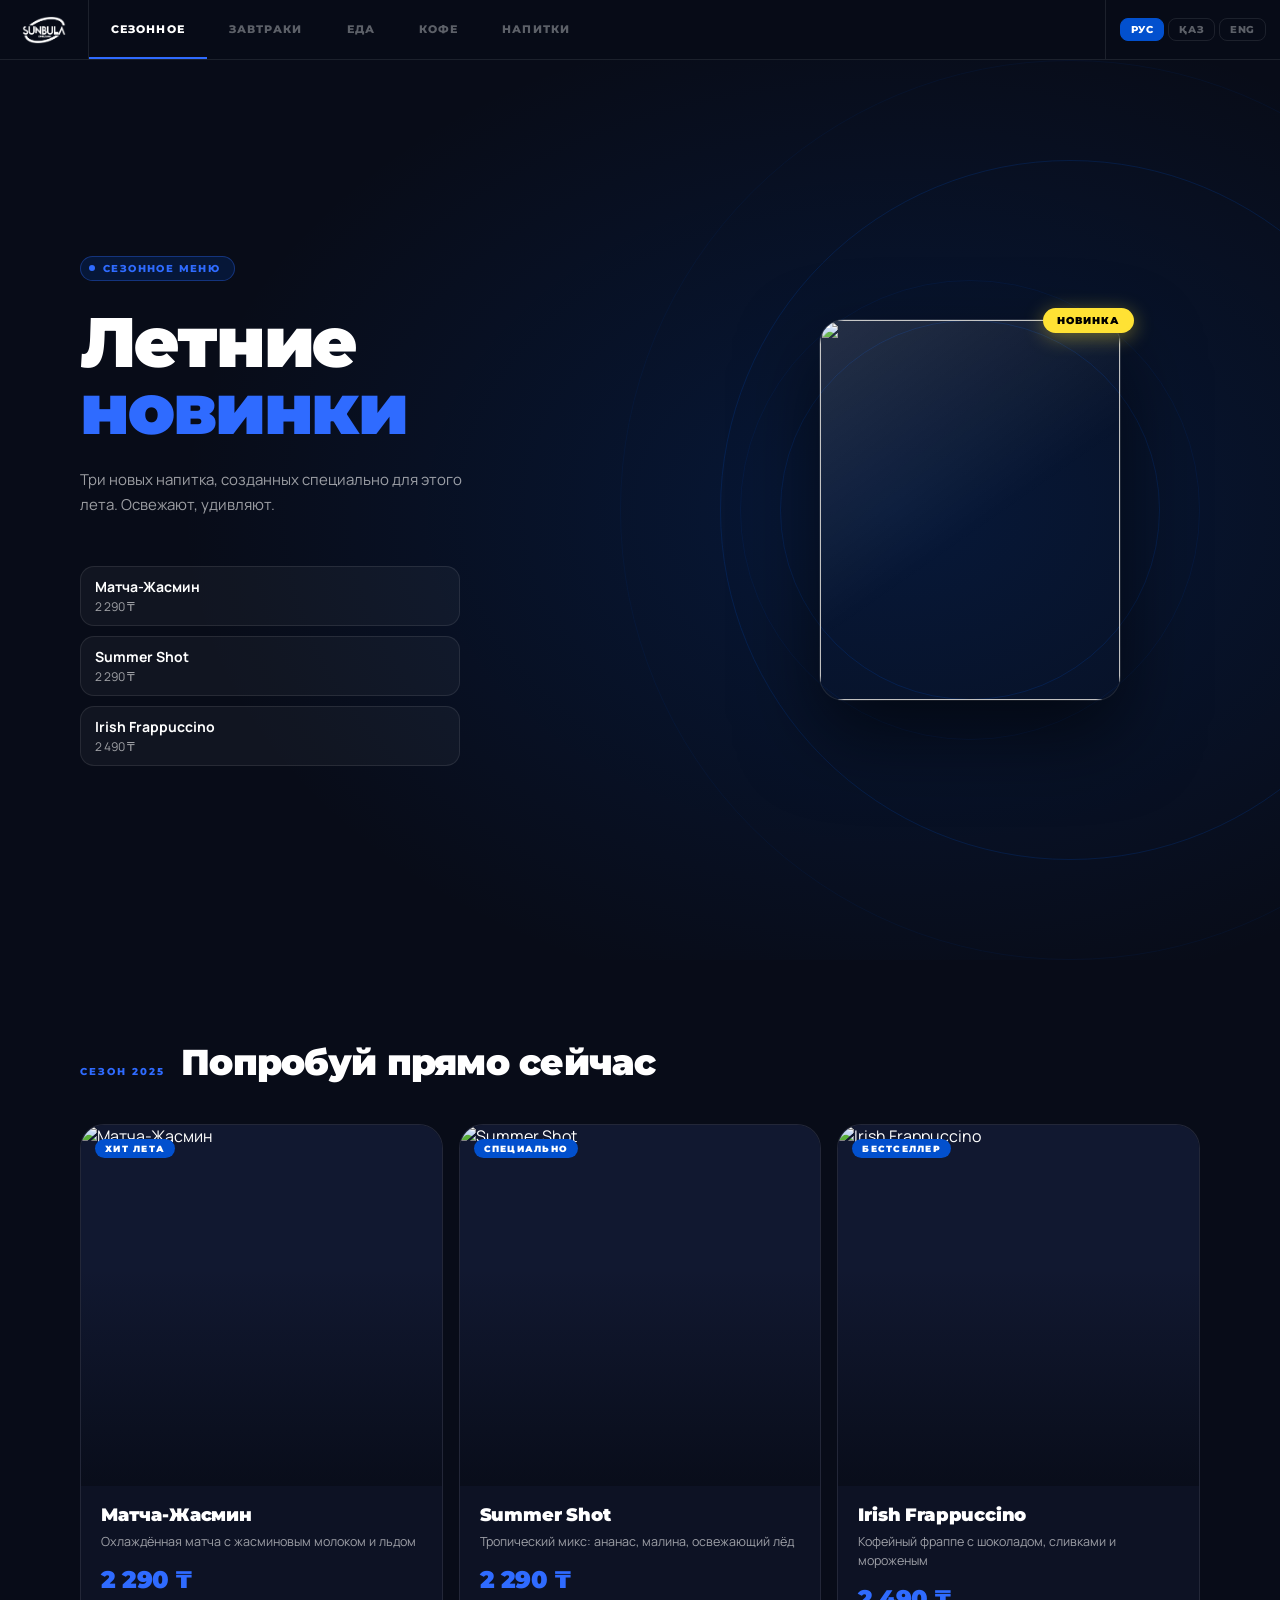
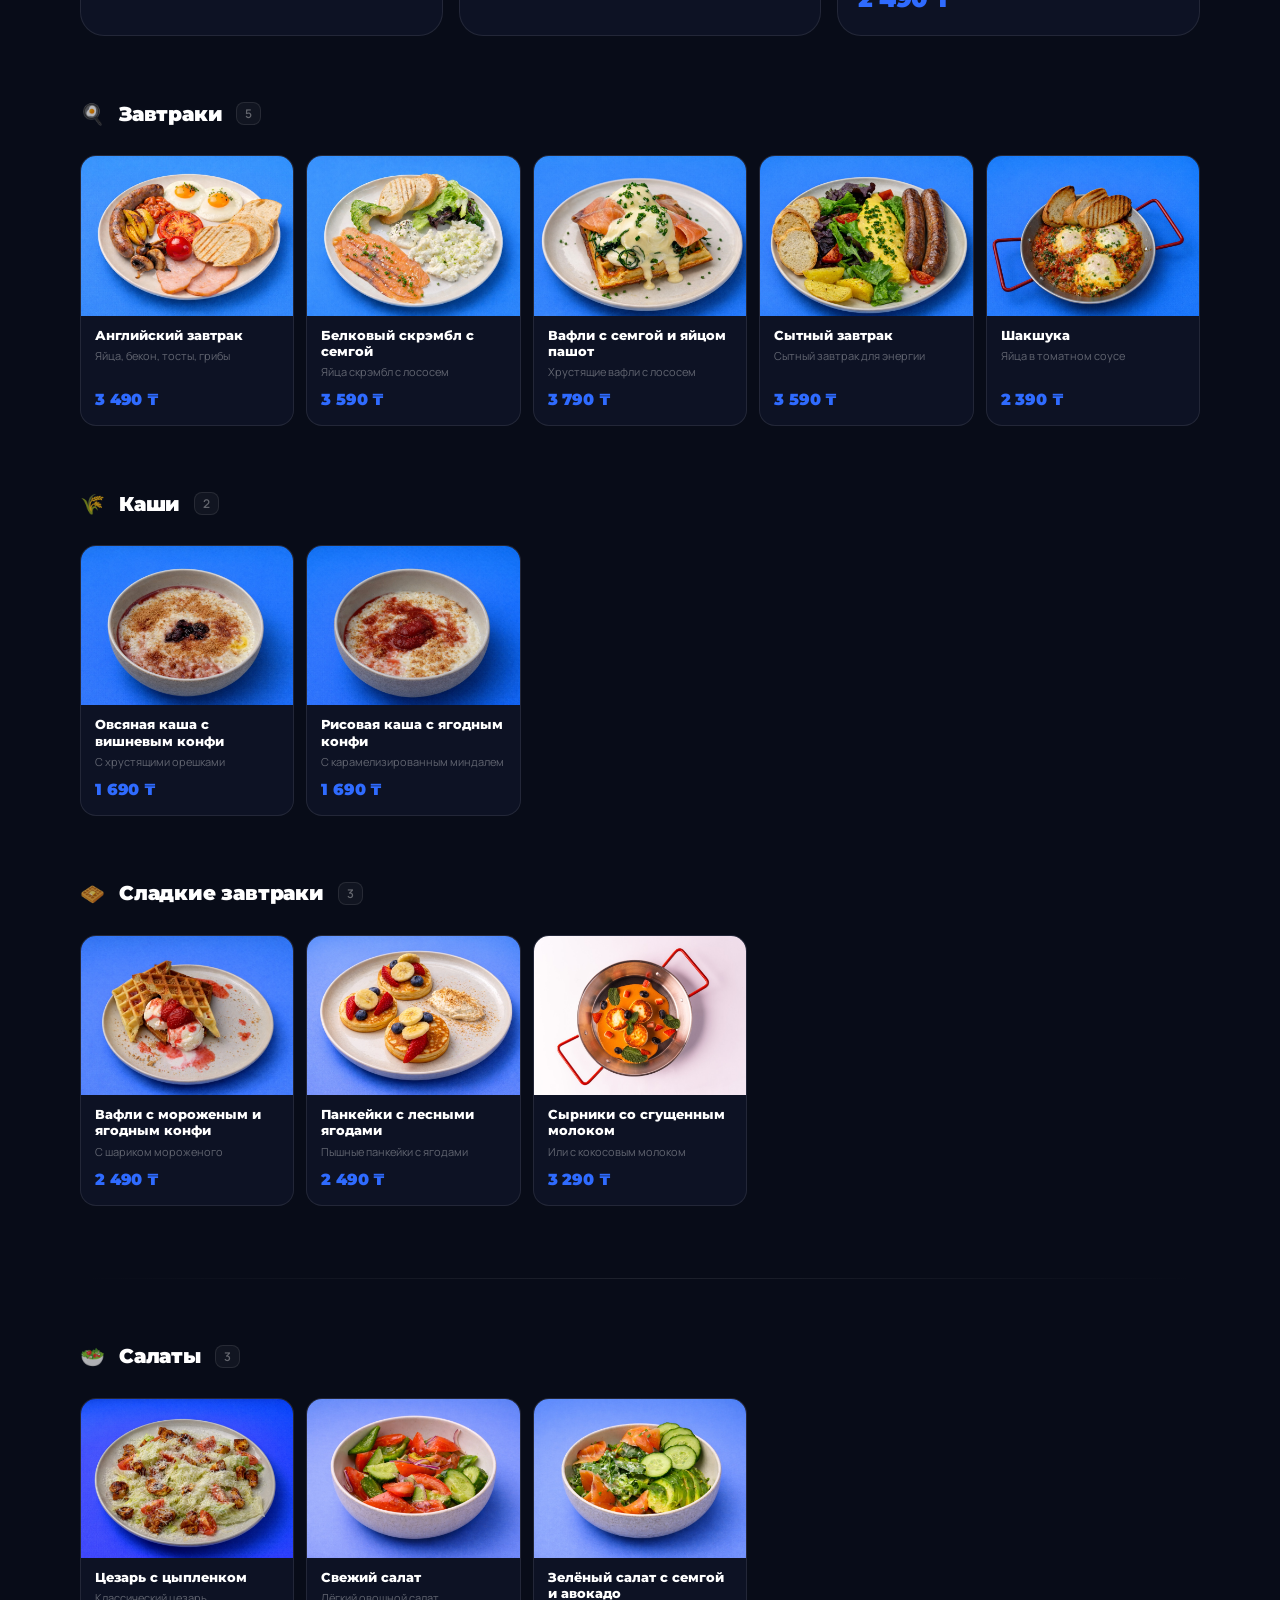
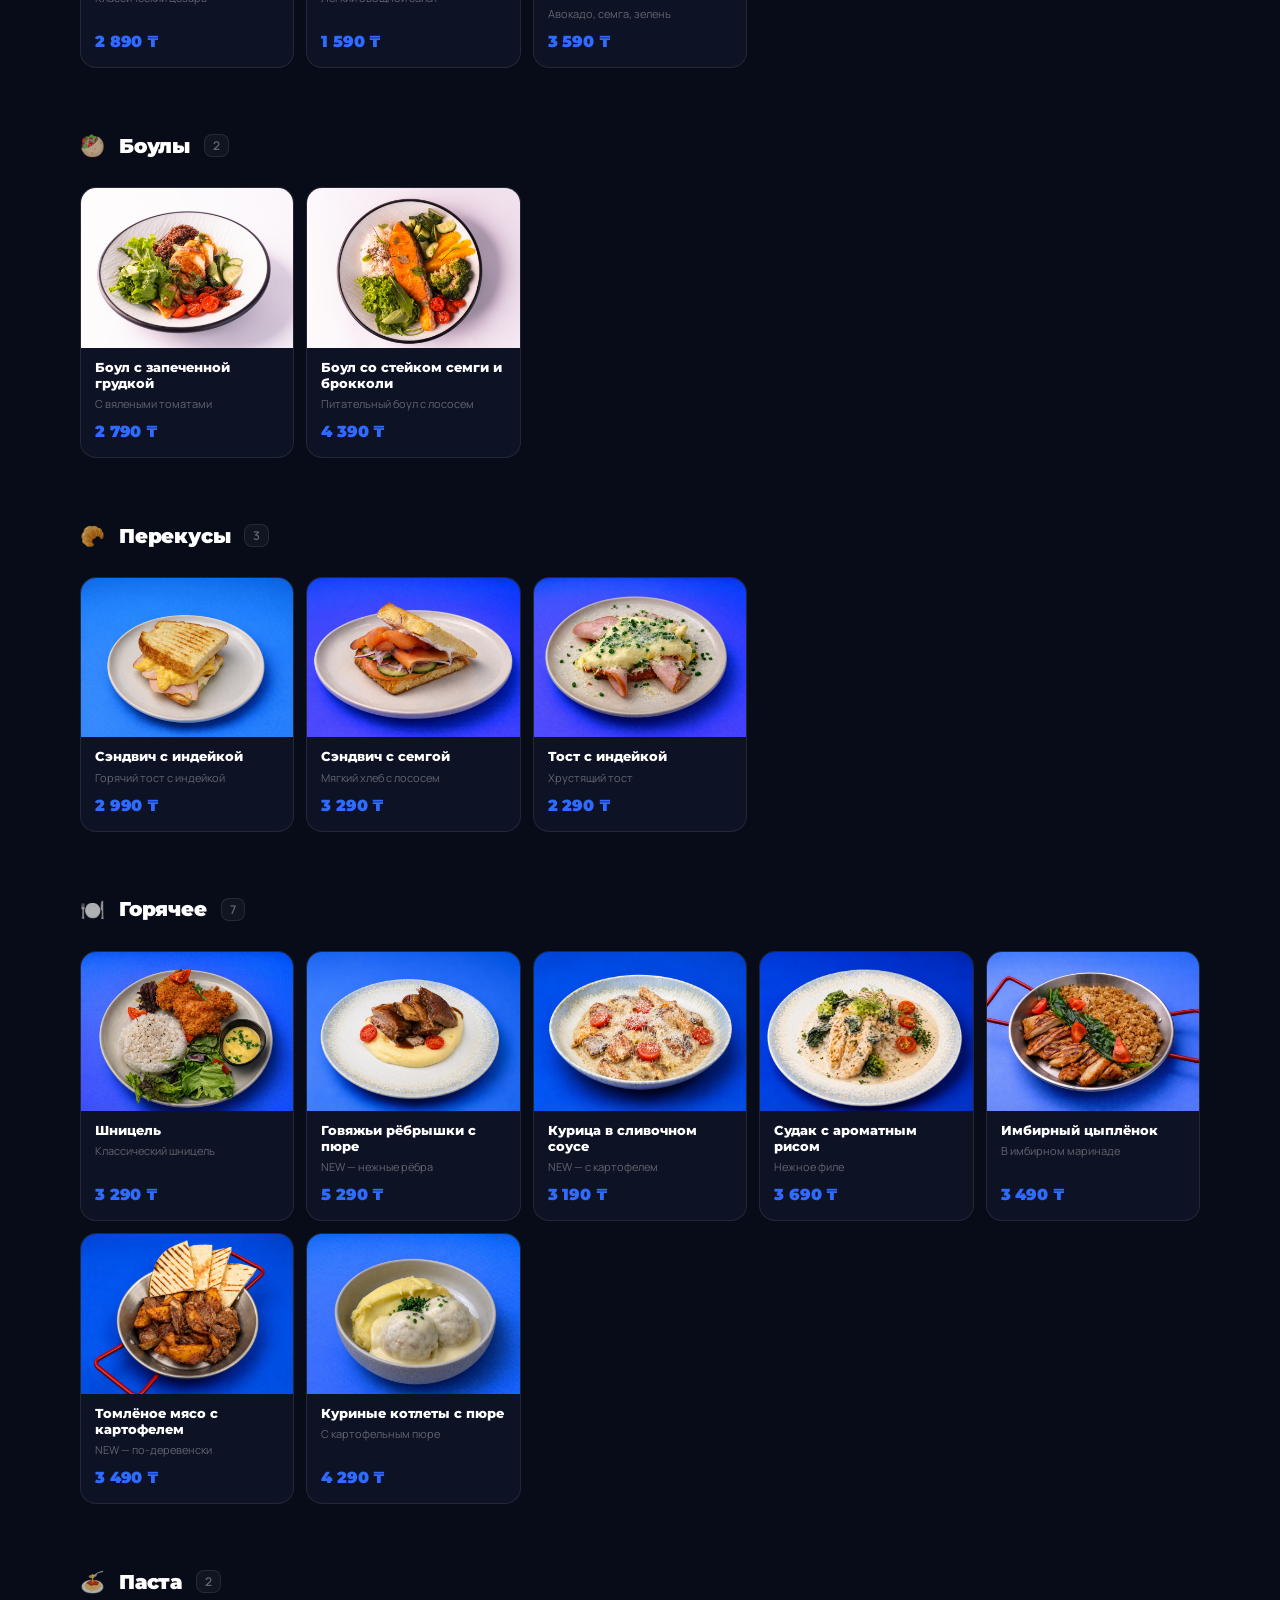
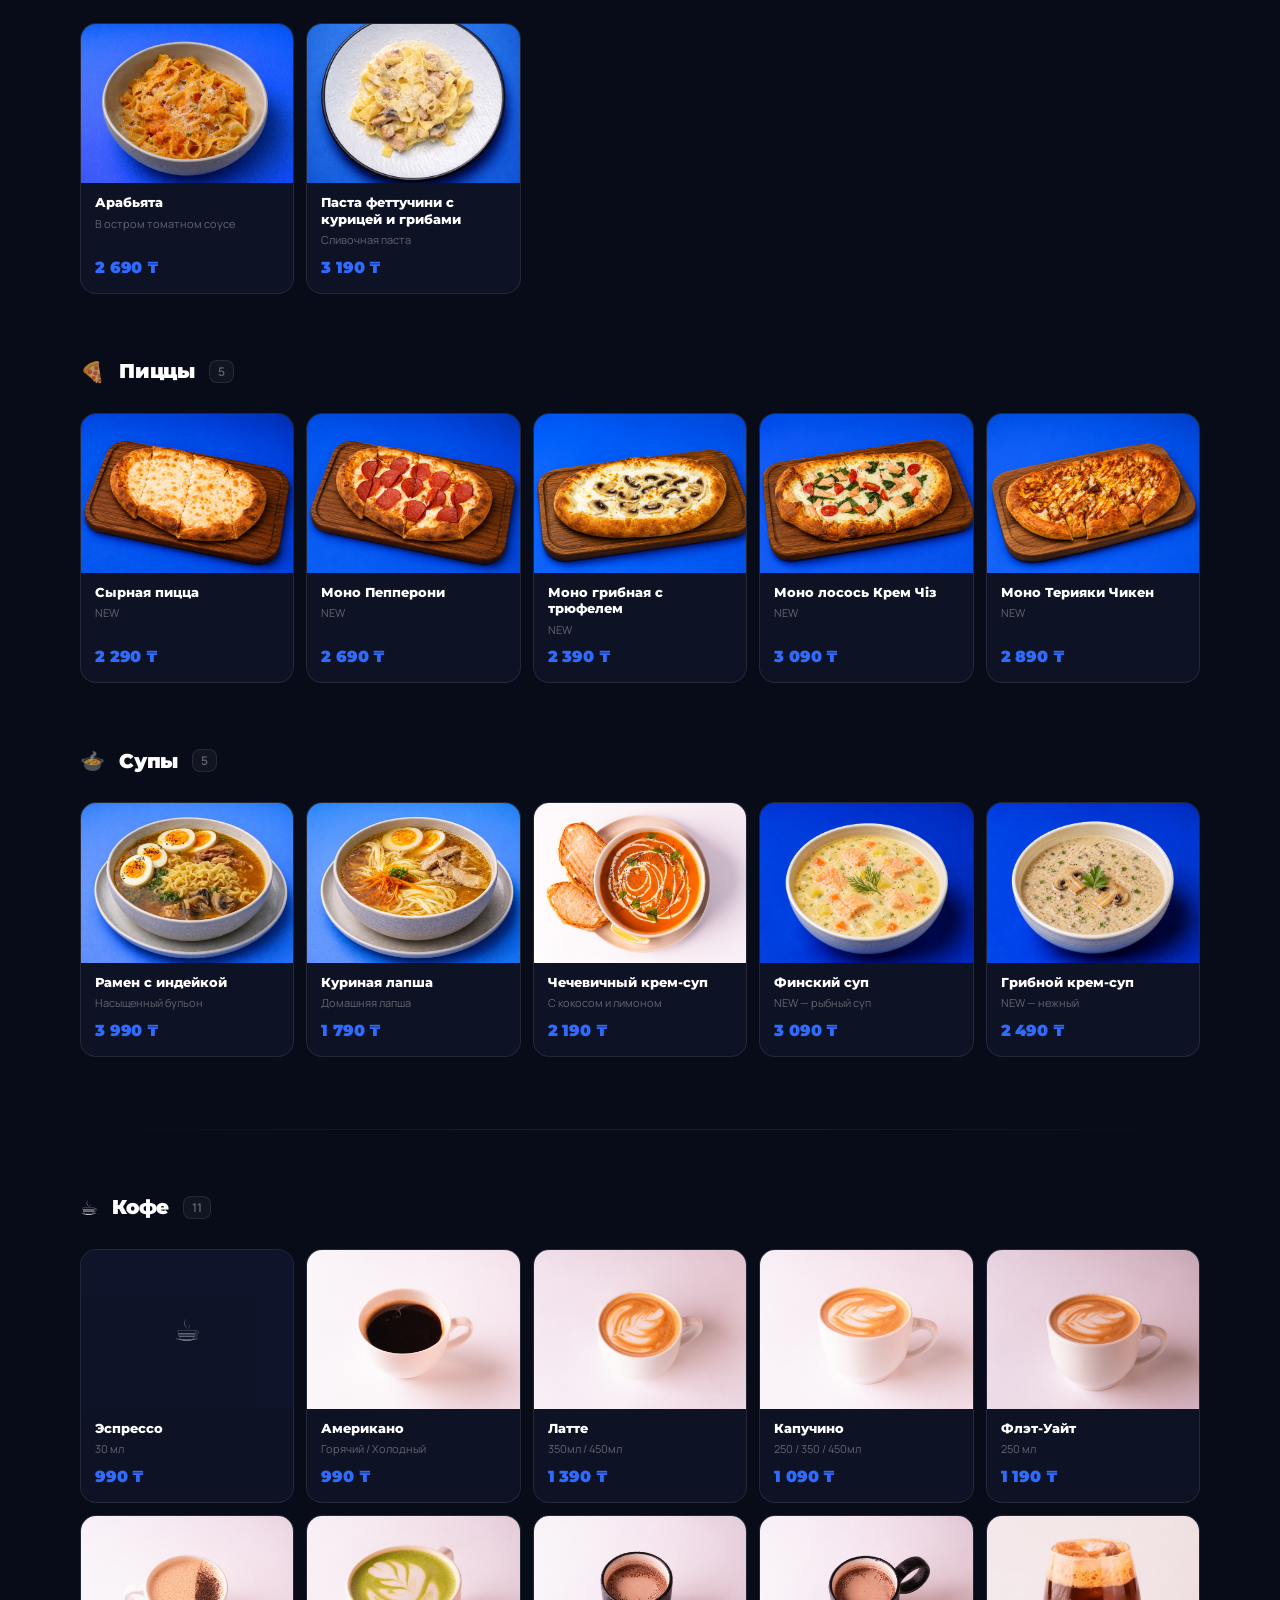
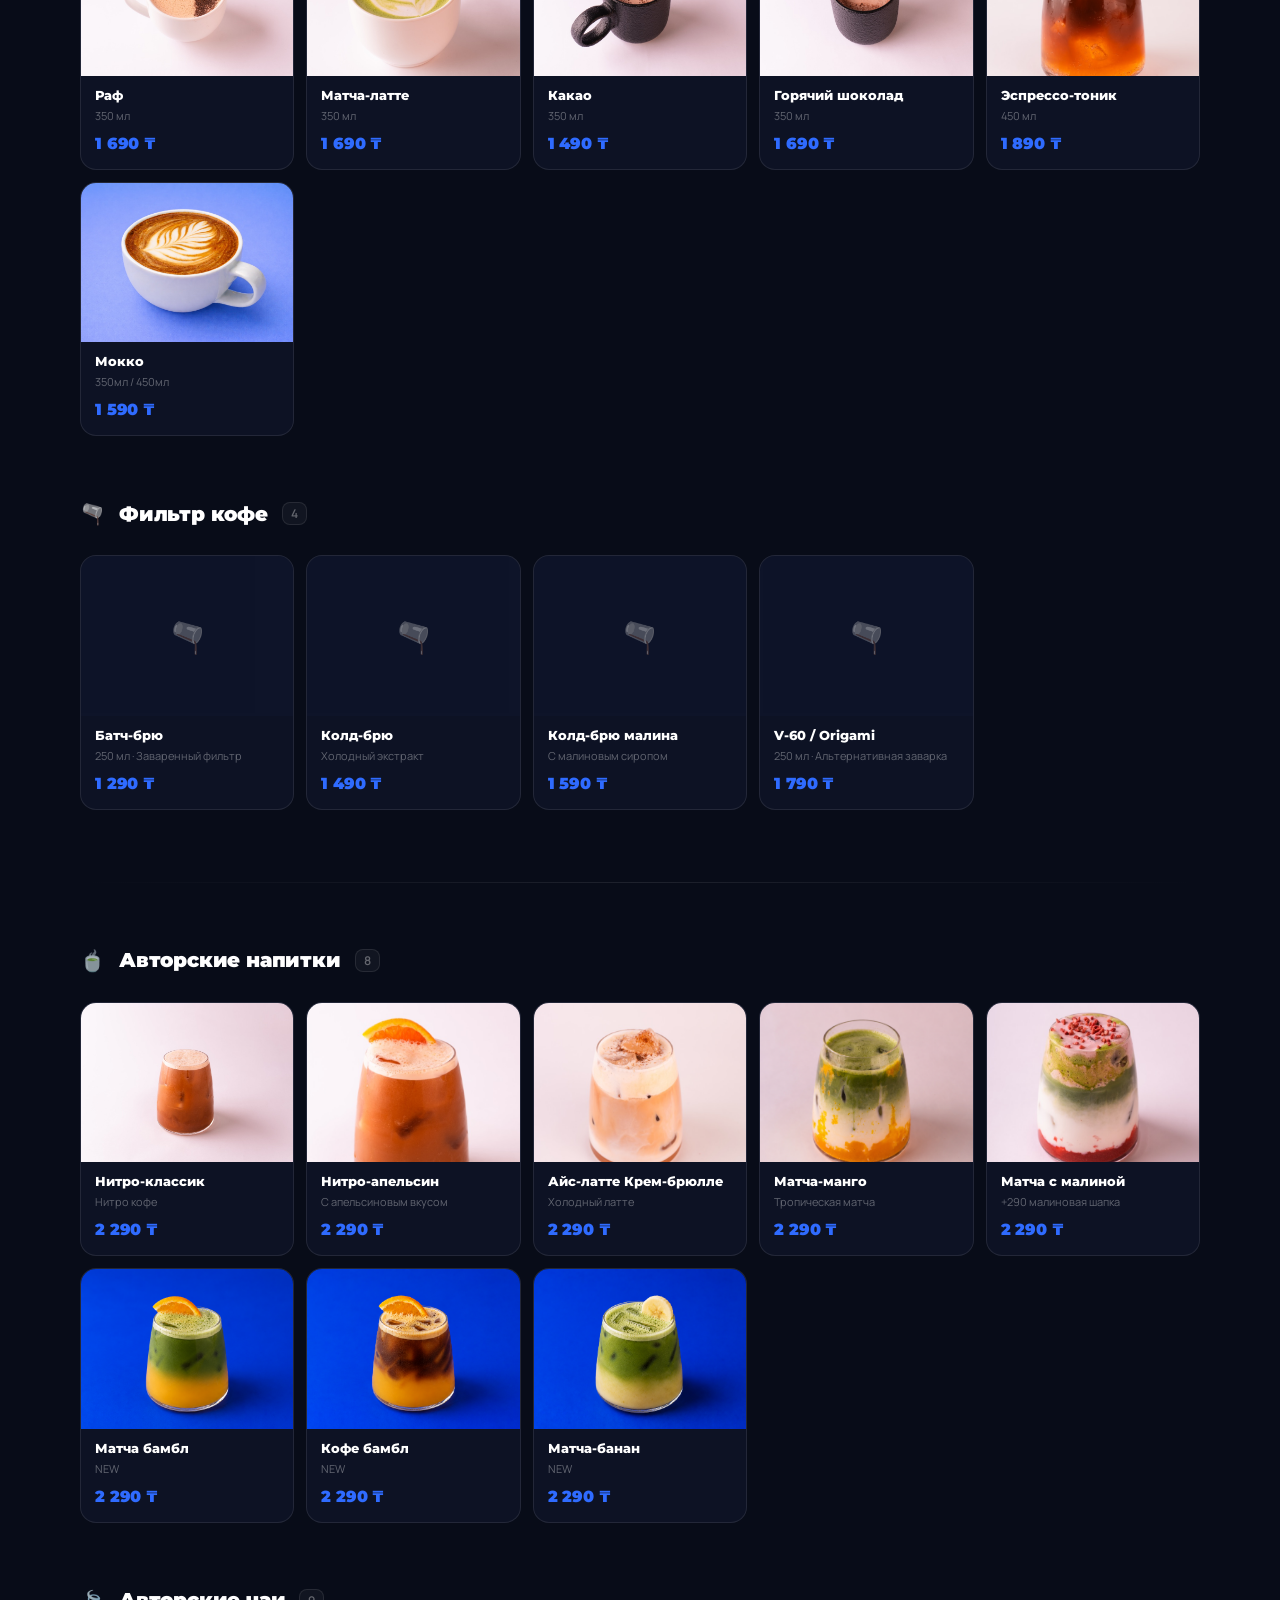
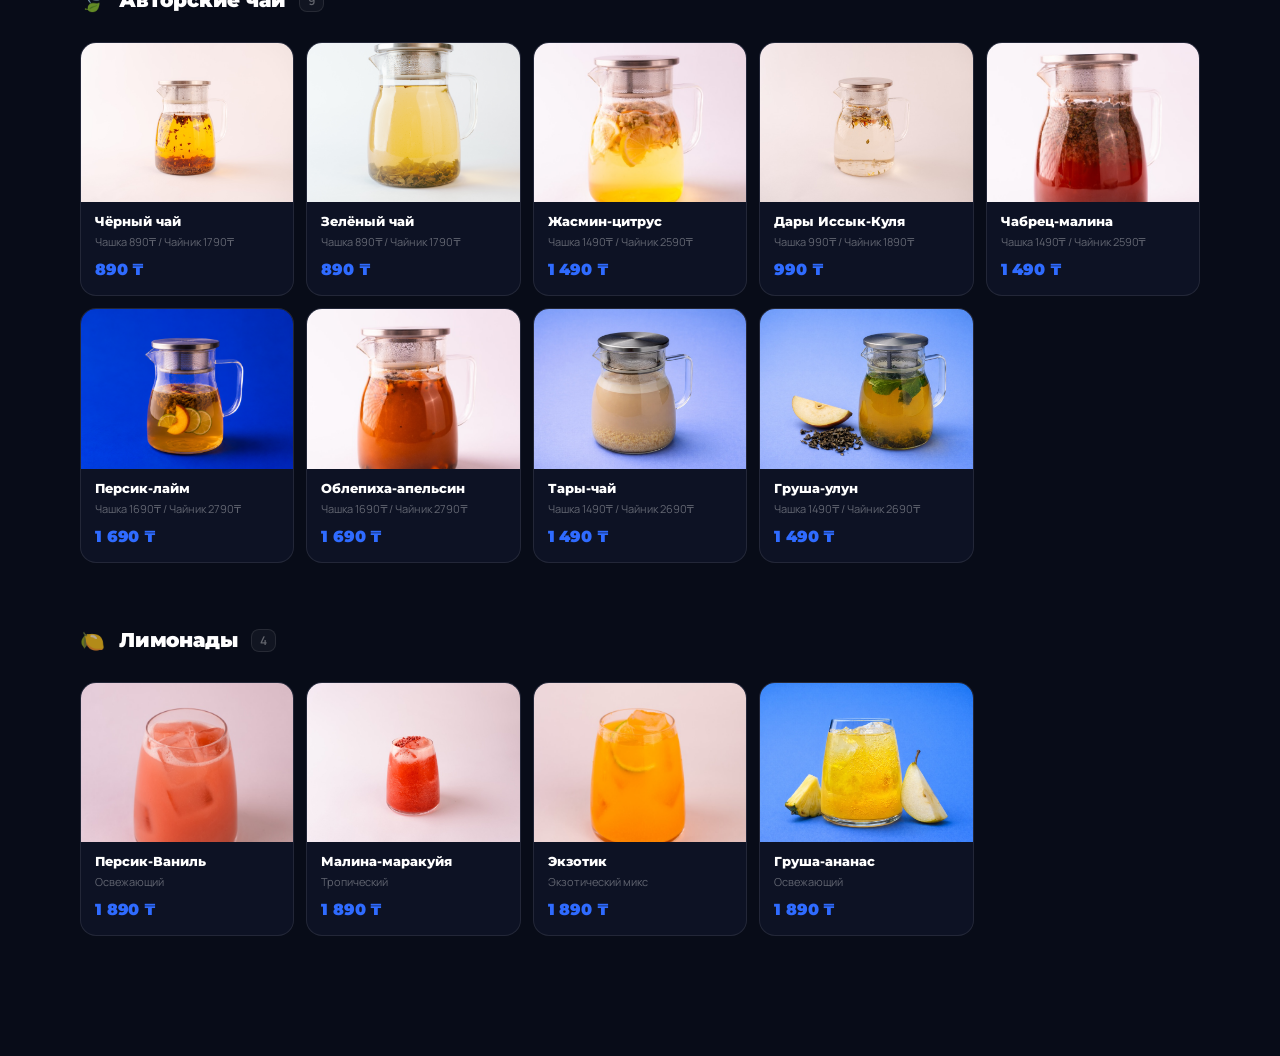
==== showcase.html @ 49635f51 "Update seasonal prices, add cyclic 3D card rotation through all 3 drinks Co-Authored-By: Claude Sonn" ====
<!DOCTYPE html>
<html lang="ru">
<head>
  <meta charset="UTF-8">
  <meta name="viewport" content="width=device-width, initial-scale=1.0, viewport-fit=cover">
  <title>Sunbula — Меню</title>
  <link rel="preconnect" href="https://fonts.googleapis.com">
  <link href="https://fonts.googleapis.com/css2?family=Montserrat:wght@400;500;600;700;800;900&family=Manrope:wght@300;400;500;600;700&display=swap" rel="stylesheet">
  <style>
    :root{
      --blue:#0250ce;
      --blue-bright:#2F6BFF;
      --blue-glow:rgba(2,80,206,.35);
      --navy:#080C18;
      --navy-2:#0D1224;
      --navy-3:#111830;
      --surface:rgba(255,255,255,.04);
      --surface-2:rgba(255,255,255,.07);
      --border:rgba(255,255,255,.09);
      --border-2:rgba(255,255,255,.15);
      --text:#FFFFFF;
      --text-60:rgba(255,255,255,.60);
      --text-35:rgba(255,255,255,.35);
      --gold:#FFE234;
      --serif:'Montserrat',system-ui,sans-serif;
      --sans:'Manrope',system-ui,sans-serif;
      --r:16px; --r-lg:24px; --r-xl:32px;
      --nav-h:60px;
      --ease:cubic-bezier(.22,1,.36,1);
    }
    *,*::before,*::after{box-sizing:border-box;margin:0;padding:0;}
    html{scroll-behavior:smooth;}
    body{
      font-family:var(--sans);
      background:var(--navy);
      color:var(--text);
      -webkit-font-smoothing:antialiased;
      overflow-x:hidden;
    }

    /* ─── NAV ──────────────────────────────────────── */
    #nav{
      position:sticky;top:0;z-index:200;height:var(--nav-h);
      background:rgba(8,12,24,.85);
      backdrop-filter:blur(20px);-webkit-backdrop-filter:blur(20px);
      border-bottom:1px solid var(--border);
      display:flex;align-items:stretch;
    }
    #nav-logo{
      flex-shrink:0;display:flex;align-items:center;
      padding:0 22px;border-right:1px solid var(--border);
    }
    #nav-logo img{height:28px;width:auto;filter:brightness(0) invert(1);}
    #nav-tabs{display:flex;align-items:stretch;overflow-x:auto;flex:1;scrollbar-width:none;}
    #nav-tabs::-webkit-scrollbar{display:none;}
    .nav-tab{
      flex-shrink:0;padding:0 22px;border:none;background:none;
      font-family:var(--serif);font-size:11px;font-weight:800;
      letter-spacing:.1em;text-transform:uppercase;
      color:var(--text-35);cursor:pointer;
      border-bottom:2px solid transparent;
      transition:color .18s,border-color .18s;white-space:nowrap;
    }
    .nav-tab:hover{color:var(--text-60);}
    .nav-tab.active{color:var(--text);border-bottom-color:var(--blue-bright);}
    #nav-lang{
      flex-shrink:0;display:flex;align-items:center;gap:4px;
      padding:0 14px;border-left:1px solid var(--border);
    }
    .lang-btn{
      padding:4px 10px;border-radius:8px;border:1px solid var(--border);
      background:none;font-family:var(--serif);font-size:10px;font-weight:800;
      cursor:pointer;color:var(--text-35);transition:all .15s;letter-spacing:.06em;
    }
    .lang-btn.active{background:var(--blue);border-color:var(--blue);color:#fff;}

    .section-anchor{scroll-margin-top:calc(var(--nav-h) + 8px);}

    /* ─── HERO ─────────────────────────────────────── */
    #section-seasonal{
      min-height:100svh;
      display:grid;grid-template-columns:1fr 460px;
      align-items:center;gap:0;
      padding:0 80px 0 80px;
      position:relative;overflow:hidden;
      background:radial-gradient(ellipse 80% 80% at 70% 50%, rgba(2,80,206,.18) 0%, transparent 70%),
                 var(--navy);
    }
    /* big decorative oval — brand motif */
    #section-seasonal::before{
      content:'';position:absolute;
      width:700px;height:700px;border-radius:50%;
      border:1px solid rgba(2,80,206,.2);
      right:-140px;top:50%;transform:translateY(-50%);
      pointer-events:none;
    }
    #section-seasonal::after{
      content:'';position:absolute;
      width:900px;height:900px;border-radius:50%;
      border:1px solid rgba(2,80,206,.08);
      right:-240px;top:50%;transform:translateY(-50%);
      pointer-events:none;
    }

    .hero-left{position:relative;z-index:2;padding:80px 0;}
    .hero-tag{
      display:inline-flex;align-items:center;gap:8px;
      background:rgba(2,80,206,.18);border:1px solid rgba(47,107,255,.35);
      border-radius:100px;padding:5px 14px 5px 8px;
      margin-bottom:28px;
    }
    .hero-tag-dot{
      width:6px;height:6px;border-radius:50%;background:var(--blue-bright);
      animation:pulse 2s ease-in-out infinite;
    }
    @keyframes pulse{0%,100%{opacity:1;transform:scale(1);}50%{opacity:.5;transform:scale(.8);}}
    .hero-tag-text{
      font-family:var(--serif);font-size:10px;font-weight:800;
      letter-spacing:.14em;text-transform:uppercase;color:var(--blue-bright);
    }
    .hero-title{
      font-family:var(--serif);
      font-size:clamp(52px,5.5vw,80px);
      font-weight:900;line-height:.95;
      letter-spacing:-.03em;
      color:var(--text);
      margin-bottom:24px;
    }
    .hero-title em{font-style:normal;color:var(--blue-bright);}
    .hero-sub{
      font-size:15px;color:var(--text-60);line-height:1.7;
      max-width:400px;margin-bottom:48px;font-weight:400;
    }
    .hero-pills{display:flex;flex-direction:column;gap:10px;max-width:380px;}
    .hero-pill{
      display:flex;align-items:center;gap:14px;
      background:var(--surface);border:1px solid var(--border);
      border-radius:14px;padding:10px 14px;
      transition:background .2s,border-color .2s;cursor:default;
    }
    .hero-pill:hover{background:var(--surface-2);border-color:var(--border-2);}
    .hero-pill-img{
      width:48px;height:48px;border-radius:10px;
      object-fit:cover;flex-shrink:0;background:var(--navy-3);
    }
    .hero-pill-name{font-weight:700;font-size:14px;}
    .hero-pill-price{font-size:12px;color:var(--text-60);margin-top:2px;}

    /* ─── 3D FLIP CARD ─────────────────────────────── */
    .hero-right{
      position:relative;z-index:2;
      display:flex;align-items:center;justify-content:center;
      perspective:1100px;padding:80px 0;
    }
    .card-stage{position:relative;width:300px;height:380px;}

    .card-flipper{
      width:300px;height:380px;
      transform-style:preserve-3d;
      animation:flipCard 7s cubic-bezier(.45,0,.55,1) infinite;
      position:relative;
    }
    @keyframes flipCard{
      0%   {transform:rotateY(0deg)   translateY(0);}
      35%  {transform:rotateY(165deg) translateY(-16px);}
      50%  {transform:rotateY(180deg) translateY(-16px);}
      85%  {transform:rotateY(345deg) translateY(0);}
      100% {transform:rotateY(360deg) translateY(0);}
    }
    .c-face{
      position:absolute;inset:0;border-radius:24px;overflow:hidden;
      backface-visibility:hidden;-webkit-backface-visibility:hidden;
    }
    .c-front{
      box-shadow:0 32px 80px rgba(0,0,0,.6),0 0 0 1px var(--border-2);
    }
    .c-front img{width:100%;height:100%;object-fit:cover;display:block;}
    .c-front::after{
      content:'';position:absolute;inset:0;
      background:linear-gradient(145deg,rgba(255,255,255,.12) 0%,transparent 55%);
      pointer-events:none;
    }
    .c-back{
      transform:rotateY(180deg);
      background:linear-gradient(135deg,rgba(2,47,140,.7) 0%,rgba(6,18,50,.85) 100%);
      backdrop-filter:blur(24px);
      border:1px solid rgba(47,107,255,.35);
      box-shadow:0 32px 80px rgba(0,0,0,.6);
      display:flex;flex-direction:column;align-items:center;justify-content:center;
      gap:14px;padding:32px 26px;text-align:center;
    }
    .c-back-tag{
      font-family:var(--serif);font-size:9px;font-weight:800;
      letter-spacing:.2em;text-transform:uppercase;color:var(--blue-bright);opacity:.8;
    }
    .c-back-name{font-family:var(--serif);font-size:20px;font-weight:900;line-height:1.15;}
    .c-back-desc{font-size:12px;color:var(--text-60);line-height:1.6;}
    .c-back-price{
      font-family:var(--serif);font-size:32px;font-weight:900;
      color:var(--gold);text-shadow:0 0 30px rgba(255,226,52,.3);
      letter-spacing:-.02em;
    }

    /* badge */
    .card-badge{
      position:absolute;top:-12px;right:-14px;z-index:10;
      background:var(--gold);color:#000;
      font-family:var(--serif);font-size:10px;font-weight:900;
      letter-spacing:.1em;text-transform:uppercase;
      padding:6px 14px;border-radius:100px;
      box-shadow:0 4px 20px rgba(255,226,52,.4);
      animation:badgePop 3s ease-in-out infinite;
    }
    @keyframes badgePop{
      0%,100%{transform:rotate(-3deg) scale(1);}
      50%    {transform:rotate(-3deg) scale(1.05);}
    }
    /* orbit rings */
    .orbit-wrap{
      position:absolute;inset:-80px;
      display:flex;align-items:center;justify-content:center;
      pointer-events:none;
    }
    .orbit-r{
      position:absolute;border-radius:50%;
      border:1px solid rgba(2,80,206,.2);
      animation:orbitSpin 16s linear infinite;
    }
    .orbit-r:nth-child(1){width:380px;height:380px;}
    .orbit-r:nth-child(2){width:460px;height:460px;animation-duration:24s;animation-direction:reverse;border-color:rgba(2,80,206,.10);}
    @keyframes orbitSpin{from{transform:rotate(0deg);}to{transform:rotate(360deg);}}

    /* ─── SEASONAL SECTION ─────────────────────────── */
    #section-seasonal-cards{padding:80px 80px 0;}
    .sec-header{display:flex;align-items:baseline;gap:16px;margin-bottom:40px;}
    .sec-label{
      font-family:var(--serif);font-size:10px;font-weight:800;
      letter-spacing:.2em;text-transform:uppercase;color:var(--blue-bright);
    }
    .sec-title{
      font-family:var(--serif);font-size:36px;font-weight:900;
      letter-spacing:-.02em;
    }

    /* 3-col seasonal grid */
    .seasonal-grid{
      display:grid;
      grid-template-columns:repeat(3,1fr);
      gap:16px;
    }
    .s-card{
      position:relative;border-radius:var(--r-lg);overflow:hidden;
      background:var(--navy-2);border:1px solid var(--border);
      transition:transform .3s var(--ease),box-shadow .3s var(--ease);
      cursor:default;
    }
    .s-card:hover{
      transform:translateY(-6px);
      box-shadow:0 24px 60px rgba(0,0,0,.5),0 0 0 1px rgba(47,107,255,.25);
    }
    .s-card-img-wrap{width:100%;aspect-ratio:1/1;overflow:hidden;position:relative;}
    .s-card-img-wrap img{
      width:100%;height:100%;object-fit:cover;display:block;
      transition:transform .5s var(--ease);
    }
    .s-card:hover .s-card-img-wrap img{transform:scale(1.04);}
    .s-card-img-wrap::after{
      content:'';position:absolute;inset:0;
      background:linear-gradient(to bottom,transparent 40%,rgba(8,12,24,.9) 100%);
    }
    .s-badge{
      position:absolute;top:14px;left:14px;z-index:2;
      background:var(--blue);
      font-family:var(--serif);font-size:9px;font-weight:900;
      letter-spacing:.14em;text-transform:uppercase;
      padding:4px 10px;border-radius:100px;color:#fff;
    }
    .s-body{padding:18px 20px 22px;}
    .s-name{
      font-family:var(--serif);font-size:18px;font-weight:900;
      letter-spacing:-.01em;margin-bottom:6px;
    }
    .s-desc{font-size:12.5px;color:var(--text-60);line-height:1.55;margin-bottom:14px;}
    .s-price{
      font-family:var(--serif);font-size:24px;font-weight:900;
      color:var(--blue-bright);letter-spacing:-.02em;
    }

    /* ─── MENU CONTENT ─────────────────────────────── */
    .content{padding:0 0 120px;}

    /* group separator */
    .group-sep{
      height:1px;
      background:linear-gradient(90deg,transparent,var(--border),transparent);
      margin:72px 80px 0;
    }

    /* category block */
    .cat-block{padding:64px 80px 0;}
    .cat-hd{display:flex;align-items:center;gap:14px;margin-bottom:28px;}
    .cat-icon{font-size:20px;opacity:.7;}
    .cat-name-el{
      font-family:var(--serif);font-size:20px;font-weight:900;
      letter-spacing:-.01em;
    }
    .cat-ct{
      font-size:12px;color:var(--text-35);font-weight:600;
      background:var(--surface);border:1px solid var(--border);
      border-radius:8px;padding:2px 8px;
    }

    /* ─── CARD GRID ─────────────────────────────────── */
    .card-grid{
      display:grid;
      grid-template-columns:repeat(auto-fill,minmax(190px,1fr));
      gap:12px;
    }
    .m-card{
      background:var(--navy-2);border-radius:var(--r);
      border:1px solid var(--border);overflow:hidden;
      display:flex;flex-direction:column;
      transition:transform .25s var(--ease),border-color .25s,box-shadow .25s;
    }
    .m-card:hover{
      transform:translateY(-3px);
      border-color:rgba(47,107,255,.3);
      box-shadow:0 12px 36px rgba(0,0,0,.4);
    }
    .m-card-img{
      width:100%;aspect-ratio:4/3;object-fit:cover;display:block;
      background:var(--navy-3);
    }
    .m-card-ph{
      width:100%;aspect-ratio:4/3;background:var(--navy-3);
      display:flex;align-items:center;justify-content:center;font-size:30px;opacity:.4;
    }
    .m-card-body{
      padding:12px 14px 16px;flex:1;
      display:flex;flex-direction:column;gap:4px;
    }
    .m-card-name{
      font-family:var(--serif);font-size:12.5px;font-weight:800;
      line-height:1.3;color:var(--text);
    }
    .m-card-desc{
      font-size:11px;color:var(--text-35);line-height:1.45;flex:1;
    }
    .m-card-price{
      font-family:var(--serif);font-size:16px;font-weight:900;
      color:var(--blue-bright);margin-top:6px;letter-spacing:-.01em;
    }

    /* ─── RESPONSIVE ────────────────────────────────── */
    @media(max-width:1024px){
      #section-seasonal{
        grid-template-columns:1fr;padding:60px 40px;
        min-height:auto;gap:48px;
      }
      .hero-left{padding:0;}
      .hero-right{padding:0;justify-content:flex-start;}
      #section-seasonal-cards,.cat-block{padding-left:40px;padding-right:40px;}
      .group-sep{margin-left:40px;margin-right:40px;}
      .seasonal-grid{grid-template-columns:1fr 1fr;}
    }
    @media(max-width:700px){
      #section-seasonal{padding:48px 24px;}
      .hero-title{font-size:clamp(40px,10vw,60px);}
      .seasonal-grid{grid-template-columns:1fr;}
      #section-seasonal-cards,.cat-block{padding-left:24px;padding-right:24px;}
      .group-sep{margin-left:24px;margin-right:24px;}
      .card-grid{grid-template-columns:repeat(auto-fill,minmax(150px,1fr));}
    }
  </style>
</head>
<body>

<!-- NAV -->
<nav id="nav">
  <div id="nav-logo"><img id="logo-img" src="" alt="Sunbula"></div>
  <div id="nav-tabs"></div>
  <div id="nav-lang">
    <button class="lang-btn active" onclick="setLang('ru')">РУС</button>
    <button class="lang-btn" onclick="setLang('kz')">ҚАЗ</button>
    <button class="lang-btn" onclick="setLang('en')">ENG</button>
  </div>
</nav>

<!-- HERO -->
<section id="section-seasonal" class="section-anchor">
  <div class="hero-left">
    <div class="hero-tag">
      <div class="hero-tag-dot"></div>
      <span class="hero-tag-text" id="hero-tag">Сезонное меню</span>
    </div>
    <div class="hero-title" id="hero-title">Летние<br><em>новинки</em></div>
    <div class="hero-sub" id="hero-sub">Три новых напитка, созданных специально для этого лета. Освежают, удивляют, остаются в памяти.</div>
    <div class="hero-pills" id="hero-pills"></div>
  </div>

  <div class="hero-right">
    <div class="card-stage">
      <div class="orbit-wrap">
        <div class="orbit-r"></div>
        <div class="orbit-r"></div>
      </div>
      <div class="card-flipper">
        <div class="c-face c-front">
          <img id="flip-img" src="images/s1-matcha-jasmin.png" alt="">
        </div>
        <div class="c-face c-back">
          <div class="c-back-tag" id="flip-tag">Сезонная новинка</div>
          <div class="c-back-name" id="flip-name">Матча-Жасмин</div>
          <div class="c-back-desc" id="flip-desc">Охлаждённая матча с нежным жасминовым молоком и льдом</div>
          <div class="c-back-price" id="flip-price">1 490 ₸</div>
        </div>
      </div>
      <div class="card-badge" id="flip-badge">Новинка</div>
    </div>
  </div>
</section>

<!-- SEASONAL CARDS -->
<div id="section-seasonal-cards" class="section-anchor">
  <div class="sec-header">
    <span class="sec-label" id="sec-label">Сезон 2025</span>
    <span class="sec-title" id="sec-title">Попробуй прямо сейчас</span>
  </div>
  <div class="seasonal-grid" id="seasonal-grid"></div>
</div>

<!-- MENU -->
<div class="content" id="menu-content"></div>

<!-- DATA -->
<script src="src/data/menu.js"></script>
<script src="src/data/photos.js"></script>
<script src="src/data/logo.js"></script>

<script>
let lang = 'ru';

// ── SEASONAL ITEMS (user's own seasonal drinks) ──
const SEASONAL = [
  {
    img: 'images/s1-matcha-jasmin.png',
    ru:{name:'Матча-Жасмин', desc:'Охлаждённая матча с жасминовым молоком и льдом', badge:'Хит лета'},
    kz:{name:'Матча-Жасмин', desc:'Жасмин сүті мен мұзбен салқындатылған матча', badge:'Жаз хиті'},
    en:{name:'Matcha Jasmine', desc:'Iced matcha with jasmine milk and ice', badge:'Summer hit'},
    price: 2290,
  },
  {
    img: 'images/s2-summer-shot.png',
    ru:{name:'Summer Shot', desc:'Тропический микс: ананас, малина, освежающий лёд', badge:'Специально'},
    kz:{name:'Summer Shot', desc:'Тропикалық микс: ананас, таңқурай, салқын мұз', badge:'Арнайы'},
    en:{name:'Summer Shot', desc:'Tropical mix: pineapple, raspberry, refreshing ice', badge:'Special'},
    price: 2290,
  },
  {
    img: 'images/s3-irish-frappucino.png',
    ru:{name:'Irish Frappuccino', desc:'Кофейный фраппе с шоколадом, сливками и мороженым', badge:'Бестселлер'},
    kz:{name:'Irish Frappuccino', desc:'Шоколад, кілегей және балмұздақпен кофе фраппе', badge:'Бестселлер'},
    en:{name:'Irish Frappuccino', desc:'Coffee frappe with chocolate, cream and ice cream', badge:'Bestseller'},
    price: 2490,
  },
];

const NAV_GROUPS = [
  {id:'seasonal',  ru:'Сезонное',  kz:'Маусымдық', en:'Seasonal'},
  {id:'breakfast', ru:'Завтраки',  kz:'Таңғы ас',  en:'Breakfast', cats:['breakfast','porridge','sweet']},
  {id:'food',      ru:'Еда',       kz:'Тағам',      en:'Food',      cats:['salads','bowls','snacks','main','pasta','pizza','soups']},
  {id:'coffee',    ru:'Кофе',      kz:'Кофе',       en:'Coffee',    cats:['coffee','filter']},
  {id:'drinks',    ru:'Напитки',   kz:'Сусындар',   en:'Drinks',    cats:['signature','tea','lemonade']},
];

const CAT_EMOJI = {
  breakfast:'🍳',porridge:'🌾',sweet:'🧇',salads:'🥗',
  bowls:'🥙',snacks:'🥐',main:'🍽️',pasta:'🍝',
  pizza:'🍕',soups:'🍲',coffee:'☕',filter:'🫗',
  signature:'🍵',tea:'🍃',lemonade:'🍋'
};

function n(obj,key){return obj[key]||obj.ru||'';}
function fmt(p){return p.toLocaleString('ru-RU')+' ₸';}
function ph(id){return window.PHOTOS&&window.PHOTOS[id]||null;}
function findItem(id){
  for(const c of window.MENU){const it=c.items.find(i=>i.id===id);if(it)return it;}
}
function nameFor(obj,l){return obj['name'+l[0].toUpperCase()+l.slice(1)]||obj.nameRu||'';}

// Logo
if(window.LOGO_WHITE) document.getElementById('logo-img').src=LOGO_WHITE;

// ── HERO ───────────────────────────────────────────
function renderHero(){
  const tags  ={ru:'Сезонное меню',kz:'Маусымдық мәзір',en:'Seasonal menu'};
  const titles={ru:'Летние<br><em>новинки</em>',kz:'Жаз<br><em>жаңалықтары</em>',en:'Summer<br><em>specials</em>'};
  const subs  ={
    ru:'Три новых напитка, созданных специально для этого лета. Освежают, удивляют.',
    kz:'Осы жазға арнайы жасалған үш жаңа сусын. Сергітеді, таң қалдырады.',
    en:'Three new drinks crafted for this summer. Refreshing, surprising, unforgettable.'
  };
  const badges={ru:'Новинка',kz:'Жаңалық',en:'New'};
  const btags ={ru:'Сезонная новинка',kz:'Маусымдық жаңалық',en:'Seasonal special'};

  document.getElementById('hero-tag').textContent=tags[lang];
  document.getElementById('hero-title').innerHTML=titles[lang];
  document.getElementById('hero-sub').textContent=subs[lang];
  document.getElementById('flip-badge').textContent=badges[lang];
  document.getElementById('flip-tag').textContent=btags[lang];

  const s=SEASONAL[0];
  document.getElementById('flip-name').textContent=s[lang].name;
  document.getElementById('flip-desc').textContent=s[lang].desc;
  document.getElementById('flip-price').textContent=fmt(s.price);

  const pills=document.getElementById('hero-pills');
  pills.innerHTML='';
  SEASONAL.forEach(s=>{
    pills.innerHTML+=`<div class="hero-pill">
      <img class="hero-pill-img" src="${s.img}" alt="" onerror="this.style.display='none'">
      <div>
        <div class="hero-pill-name">${s[lang].name}</div>
        <div class="hero-pill-price">${fmt(s.price)}</div>
      </div>
    </div>`;
  });
}

// ── SEASONAL CARDS ─────────────────────────────────
function renderSeasonalCards(){
  const secLabels={ru:'Сезон 2025',kz:'2025 Маусымы',en:'Season 2025'};
  const secTitles={ru:'Попробуй прямо сейчас',kz:'Қазір байқап көр',en:'Try right now'};
  document.getElementById('sec-label').textContent=secLabels[lang];
  document.getElementById('sec-title').textContent=secTitles[lang];

  document.getElementById('seasonal-grid').innerHTML=SEASONAL.map(s=>`
    <div class="s-card">
      <div class="s-card-img-wrap">
        <img src="${s.img}" alt="${s[lang].name}" loading="lazy" onerror="this.parentElement.style.background='var(--navy-3)'">
        <span class="s-badge">${s[lang].badge}</span>
      </div>
      <div class="s-body">
        <div class="s-name">${s[lang].name}</div>
        <div class="s-desc">${s[lang].desc}</div>
        <div class="s-price">${fmt(s.price)}</div>
      </div>
    </div>`).join('');
}

// ── NAV ────────────────────────────────────────────
function renderNav(){
  const tabs=document.getElementById('nav-tabs');
  tabs.innerHTML='';
  NAV_GROUPS.forEach(g=>{
    const b=document.createElement('button');
    b.className='nav-tab';b.dataset.group=g.id;
    b.textContent=g[lang]||g.ru;
    b.onclick=()=>document.getElementById('section-'+g.id)?.scrollIntoView({behavior:'smooth',block:'start'});
    tabs.appendChild(b);
  });
  updateActiveTab();
}

function updateActiveTab(){
  const navH=document.getElementById('nav').offsetHeight;
  let active='seasonal';
  NAV_GROUPS.forEach(g=>{
    const el=document.getElementById('section-'+g.id);
    if(el&&el.getBoundingClientRect().top<=navH+80)active=g.id;
  });
  document.querySelectorAll('.nav-tab').forEach(t=>t.classList.toggle('active',t.dataset.group===active));
}

// ── MENU ───────────────────────────────────────────
function renderMenu(){
  const mc=document.getElementById('menu-content');
  mc.innerHTML='';
  NAV_GROUPS.slice(1).forEach((group,gi)=>{
    const groupEl=document.createElement('div');
    groupEl.id='section-'+group.id;
    groupEl.className='section-anchor';
    if(gi>0){const s=document.createElement('div');s.className='group-sep';groupEl.appendChild(s);}

    (group.cats||[group.id]).forEach((catId,ci,arr)=>{
      const cat=window.MENU.find(c=>c.id===catId);
      if(!cat||!cat.items.length)return;
      const block=document.createElement('div');
      block.className='cat-block';
      block.innerHTML=`
        <div class="cat-hd">
          <span class="cat-icon">${CAT_EMOJI[catId]||'•'}</span>
          <span class="cat-name-el" data-ru="${cat.nameRu}" data-kz="${cat.nameKz||cat.nameRu}" data-en="${cat.nameEn||cat.nameRu}">${nameFor(cat,lang)}</span>
          <span class="cat-ct">${cat.items.length}</span>
        </div>
        <div class="card-grid">${cat.items.map(item=>{
          const p=ph(item.id);
          const dk='desc'+lang[0].toUpperCase()+lang.slice(1);
          const desc=item[dk]||item.descRu||'';
          return `<div class="m-card">
            ${p?`<img class="m-card-img" src="${p}" alt="${nameFor(item,lang)}" loading="lazy">`:
               `<div class="m-card-ph">${CAT_EMOJI[catId]||'🍽️'}</div>`}
            <div class="m-card-body">
              <div class="m-card-name" data-ru="${item.nameRu}" data-kz="${item.nameKz||item.nameRu}" data-en="${item.nameEn||item.nameRu}">${nameFor(item,lang)}</div>
              ${desc?`<div class="m-card-desc" data-ru="${item.descRu||''}" data-kz="${item.descKz||''}" data-en="${item.descEn||''}">${desc}</div>`:''}
              <div class="m-card-price">${fmt(item.price)}</div>
            </div>
          </div>`;
        }).join('')}</div>`;
      groupEl.appendChild(block);
    });
    mc.appendChild(groupEl);
  });
}

// ── LANG ───────────────────────────────────────────
function setLang(l){
  lang=l;
  document.querySelectorAll('.lang-btn').forEach(b=>b.classList.toggle('active',b.textContent===({ru:'РУС',kz:'ҚАЗ',en:'ENG'}[l])));
  document.querySelectorAll('[data-ru]').forEach(el=>el.textContent=el.dataset[l]||el.dataset.ru);
  renderHero();renderSeasonalCards();renderNav();
}

// ── FLIP CARD CYCLE ────────────────────────────────
let flipIdx = 0;
function updateFlipCard(){
  const s = SEASONAL[flipIdx];
  document.getElementById('flip-img').src = s.img;
  document.getElementById('flip-name').textContent = s[lang].name;
  document.getElementById('flip-desc').textContent = s[lang].desc;
  document.getElementById('flip-price').textContent = fmt(s.price);
}
document.querySelector('.card-flipper').addEventListener('animationiteration', ()=>{
  flipIdx = (flipIdx + 1) % SEASONAL.length;
  updateFlipCard();
});

window.addEventListener('scroll',updateActiveTab,{passive:true});
renderNav();renderHero();renderSeasonalCards();renderMenu();
</script>
</body>
</html>
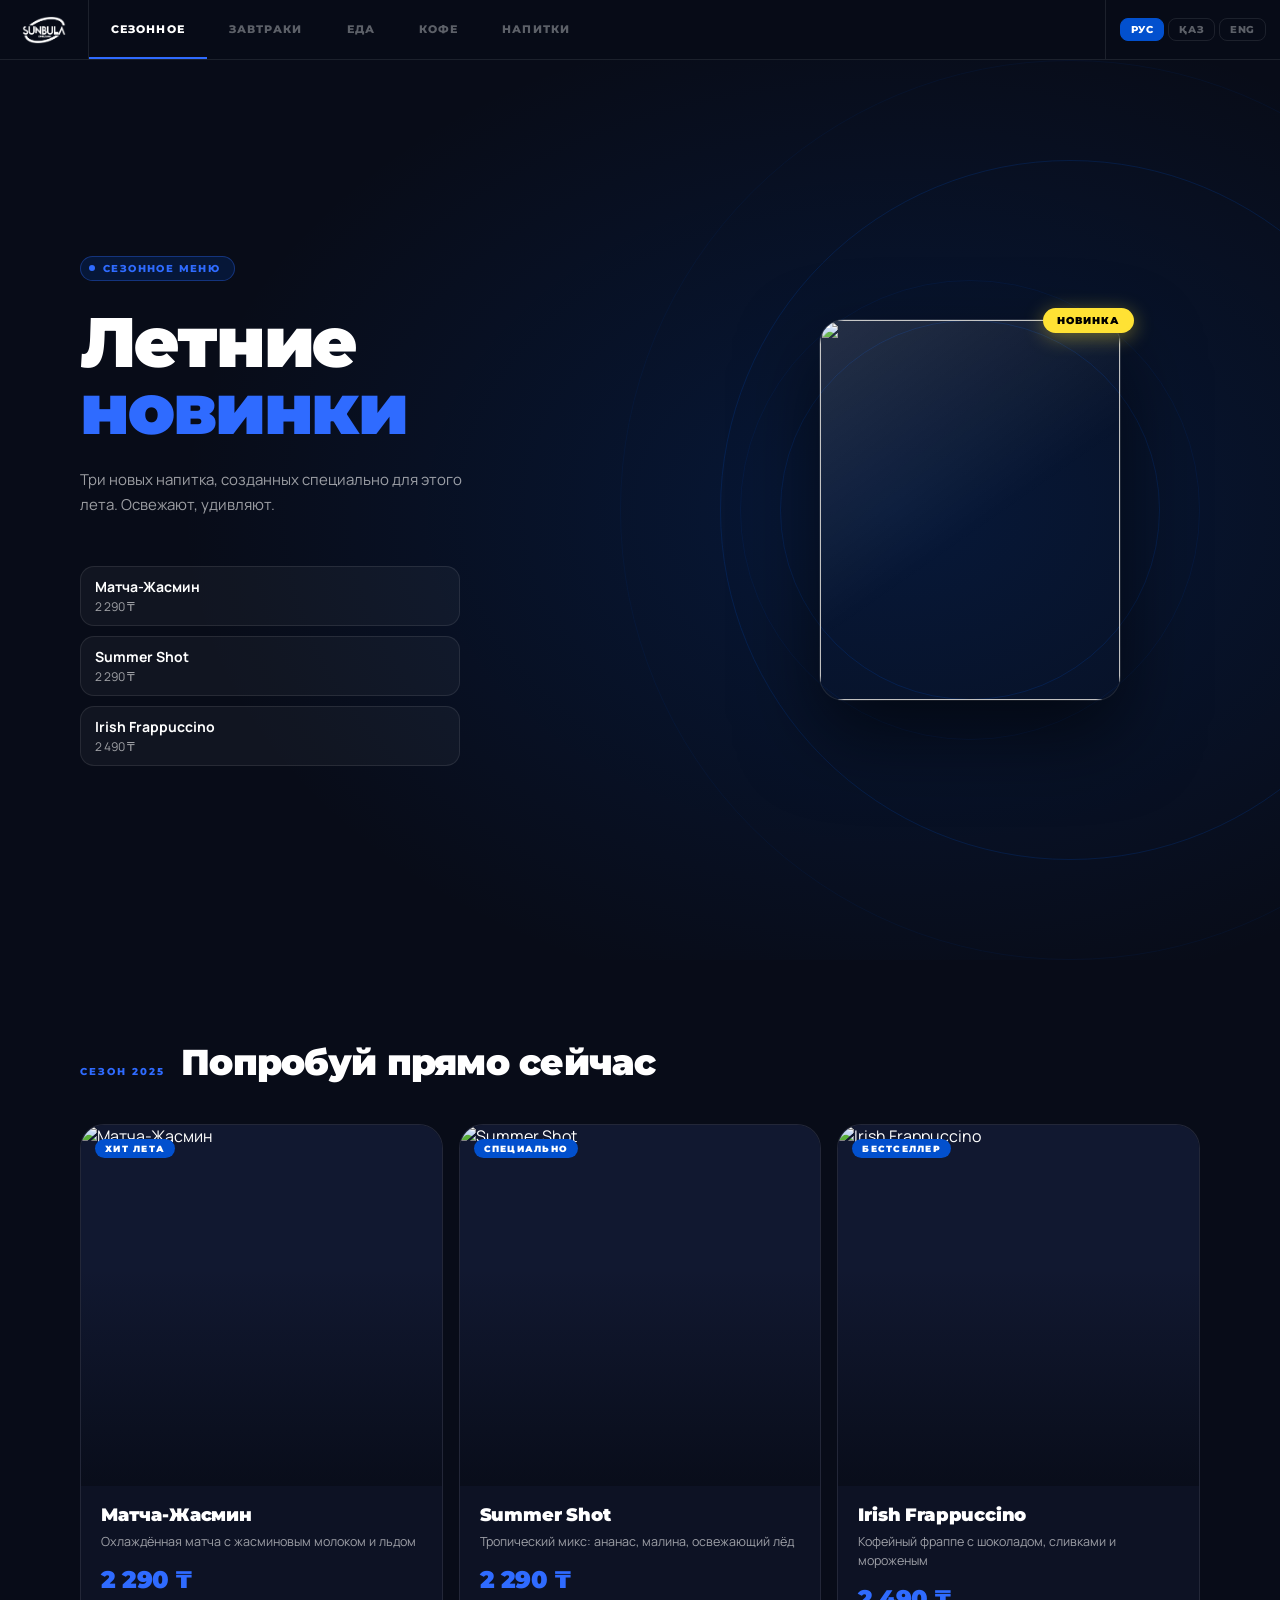
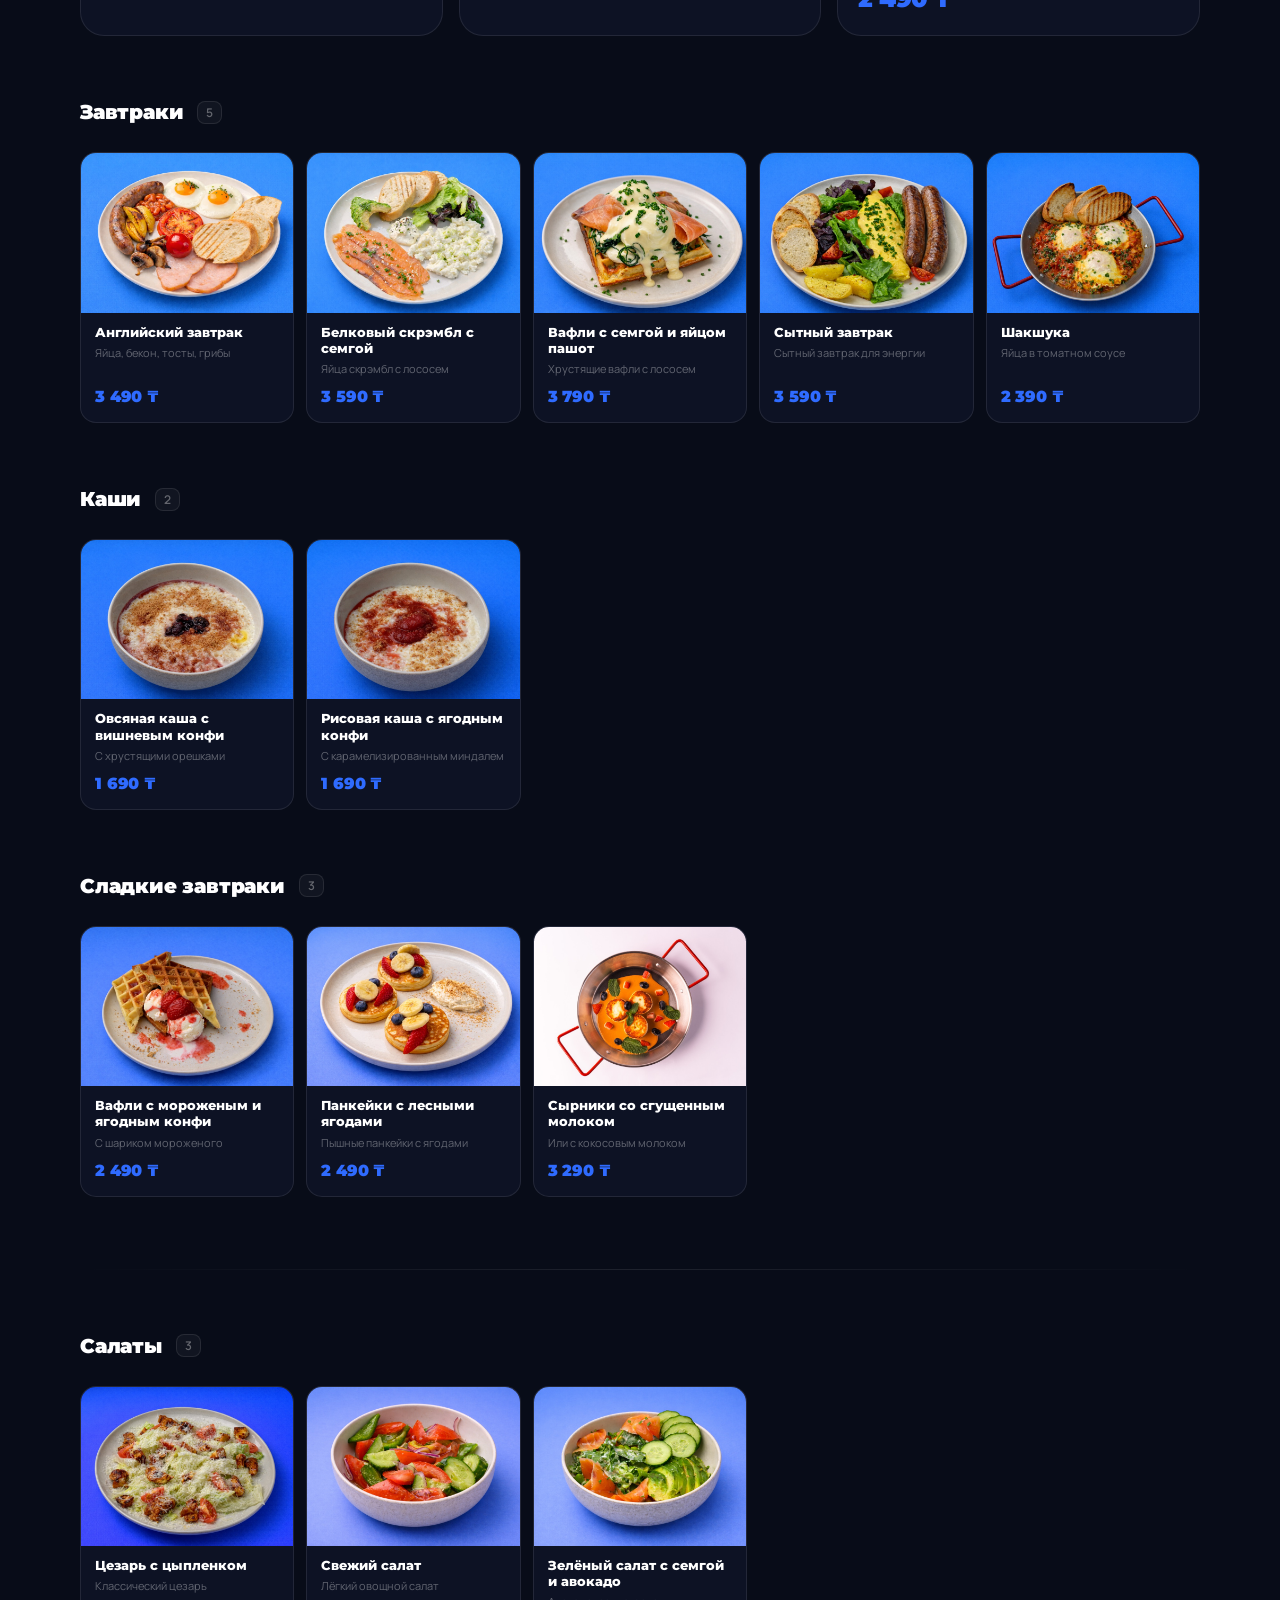
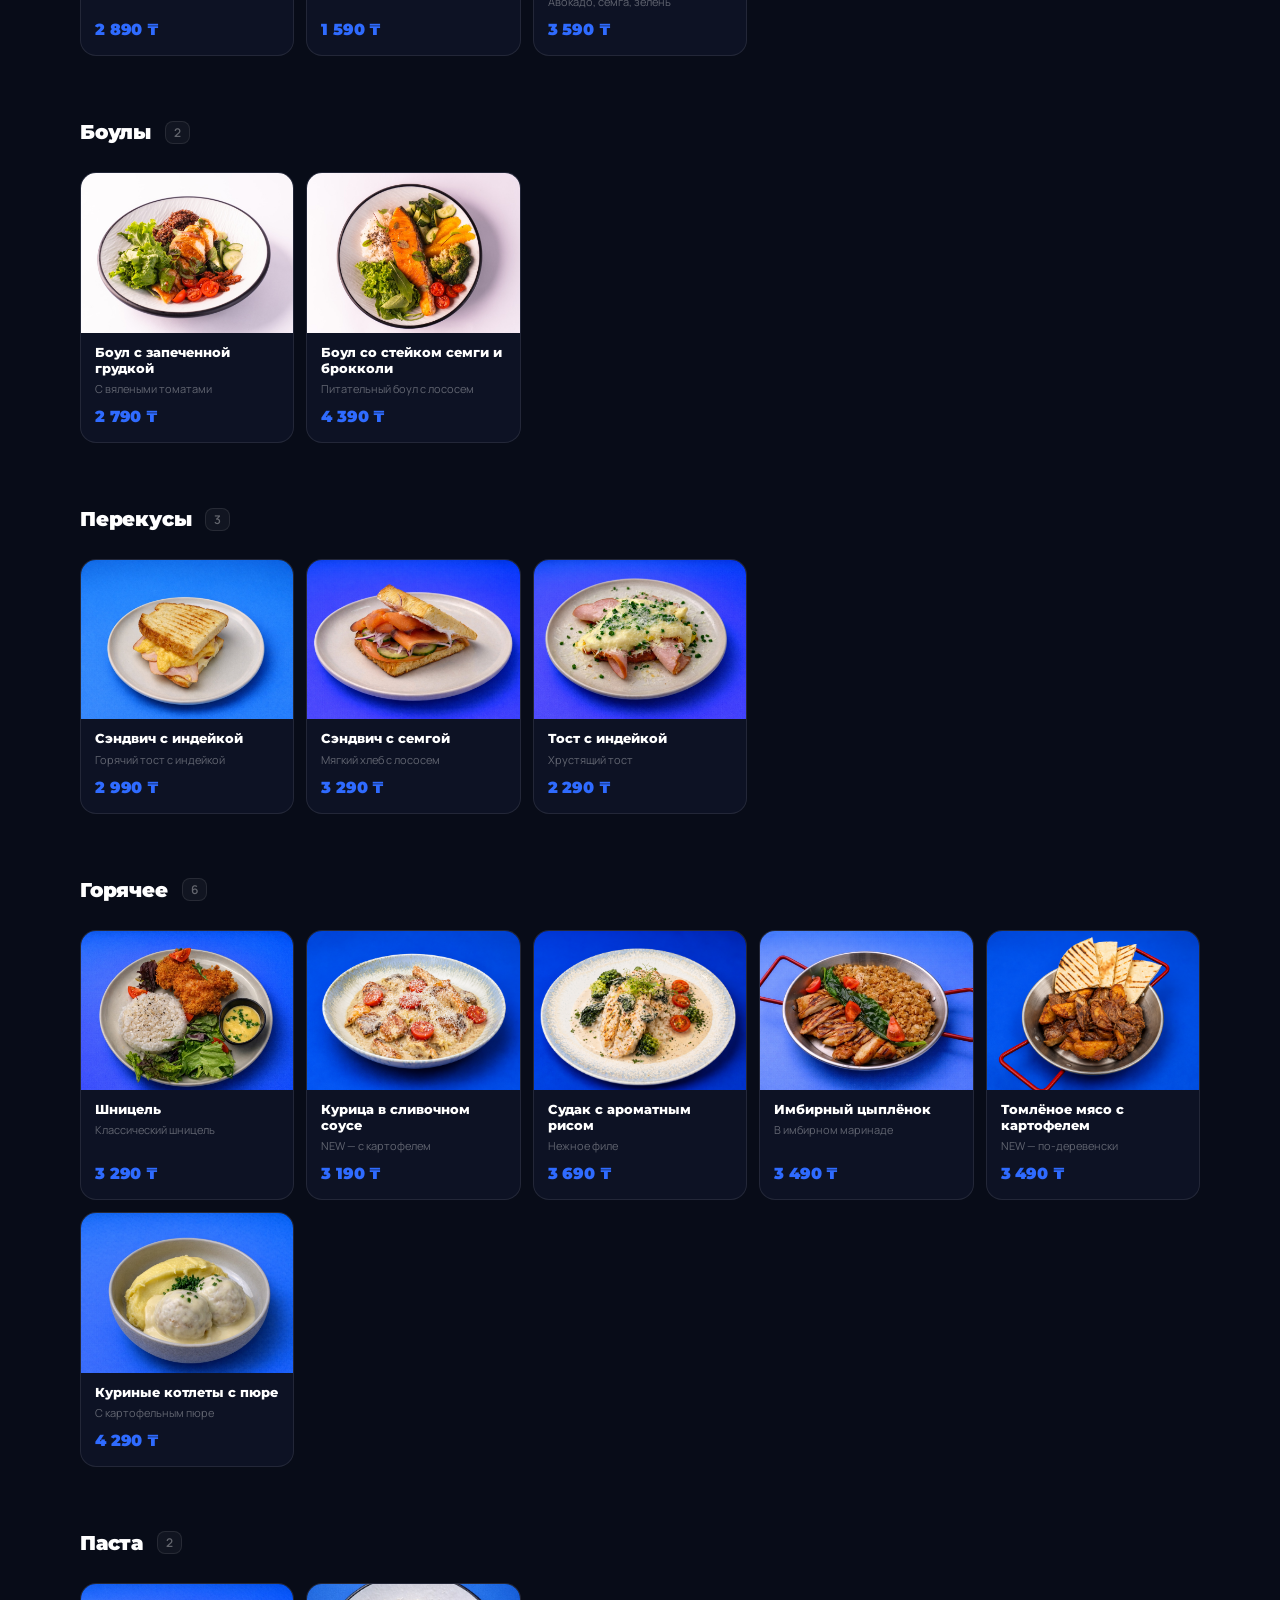
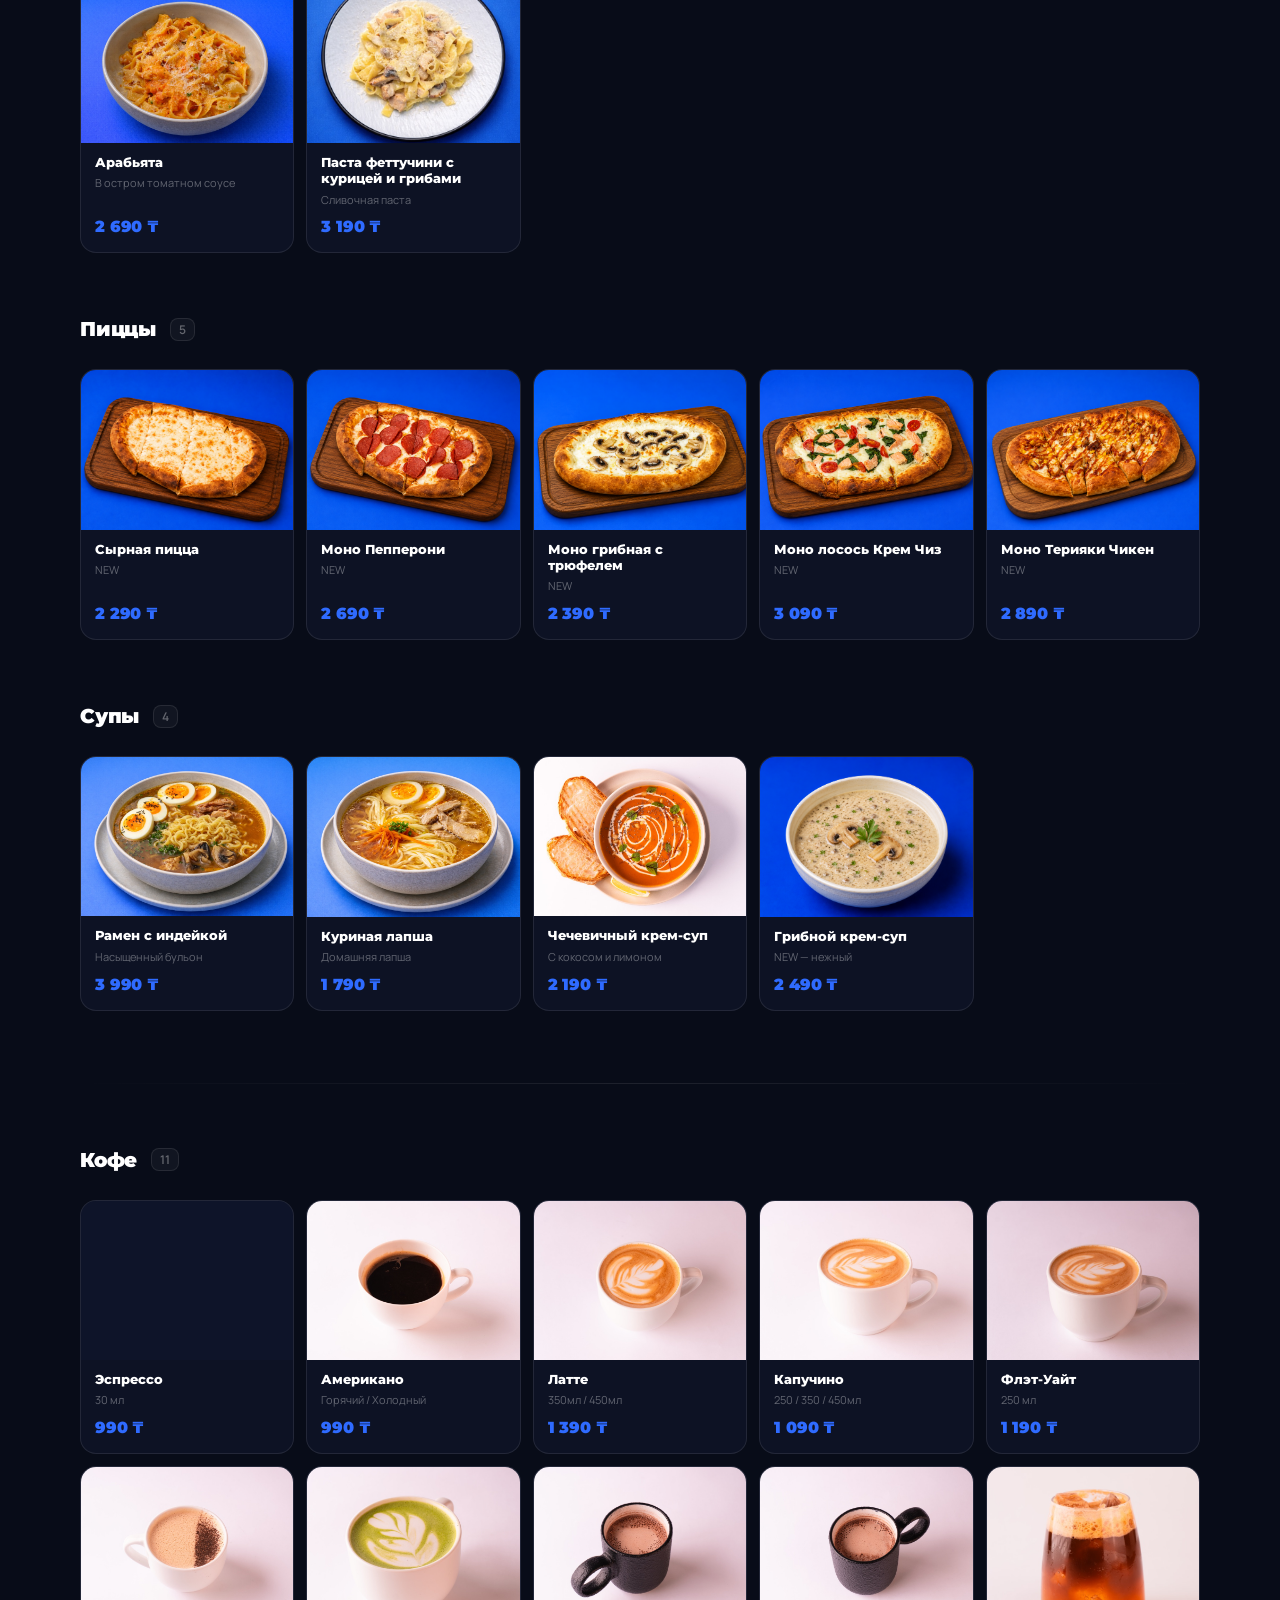
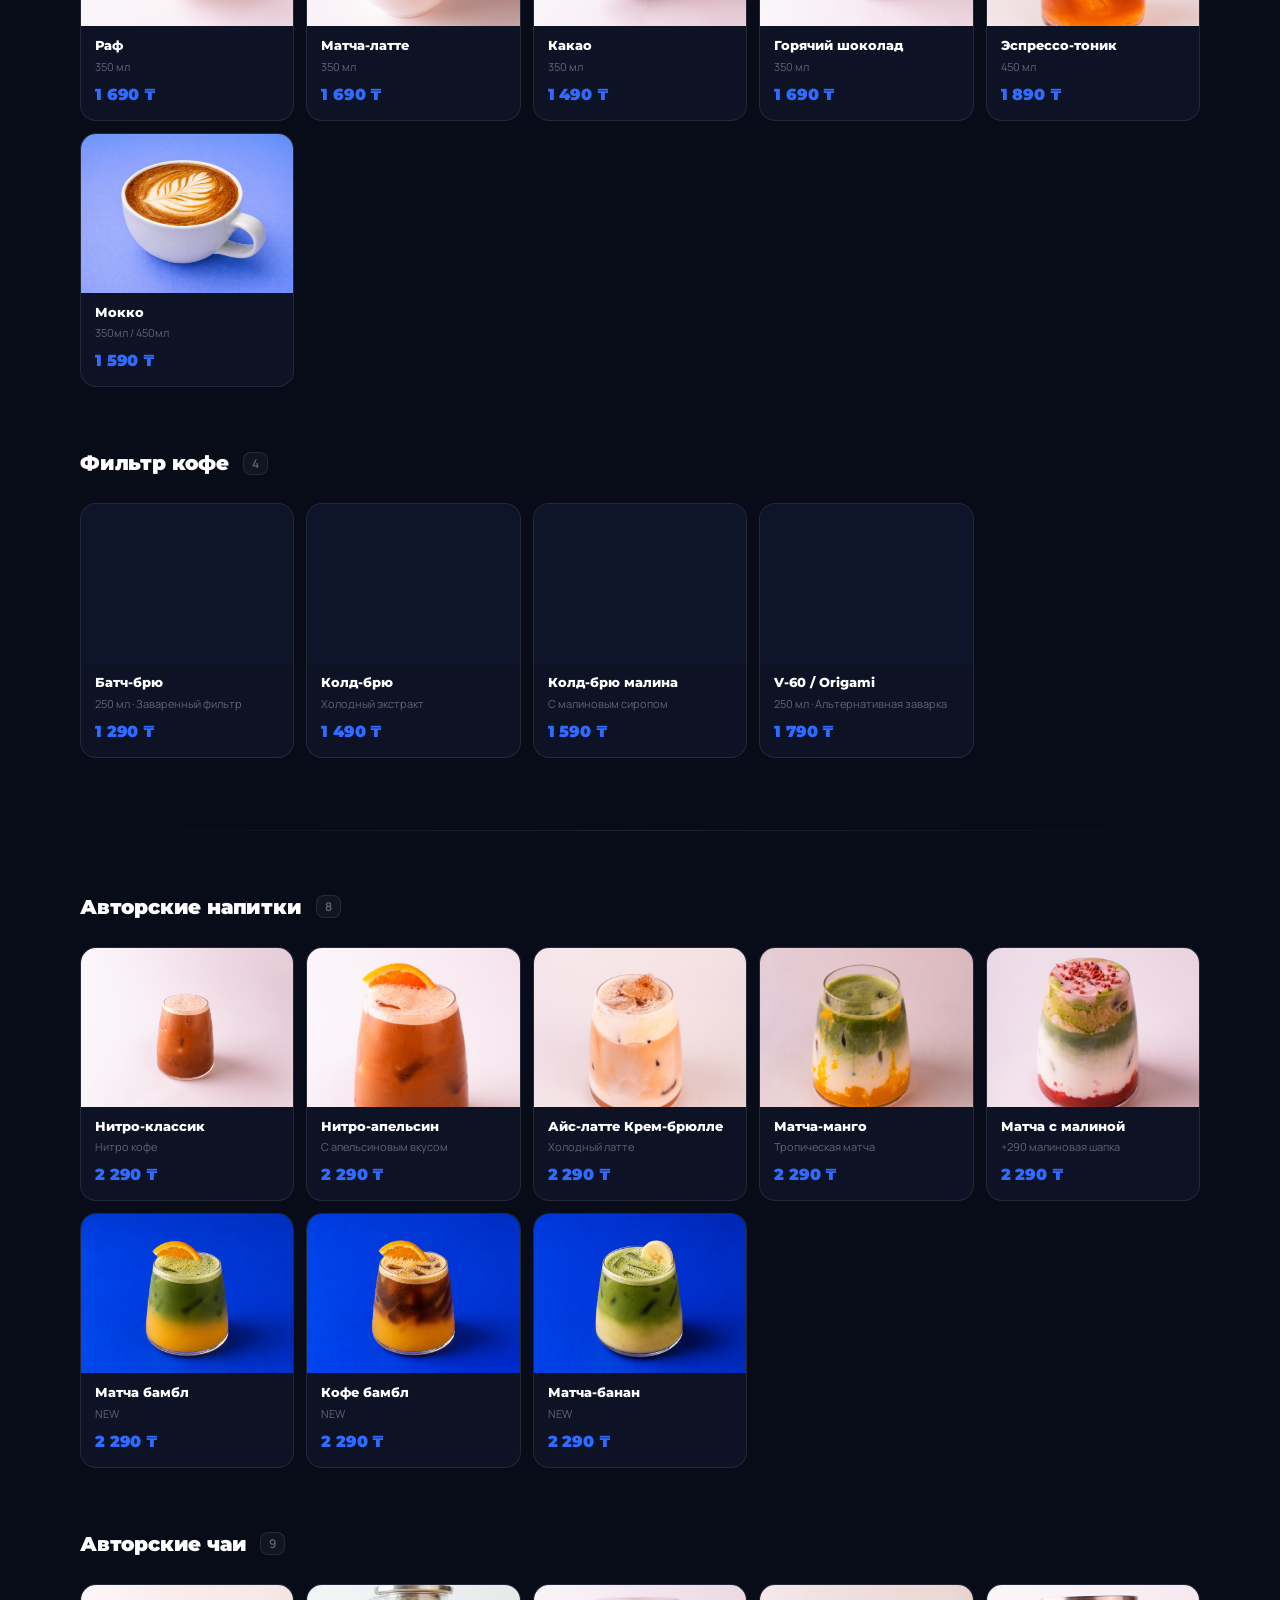
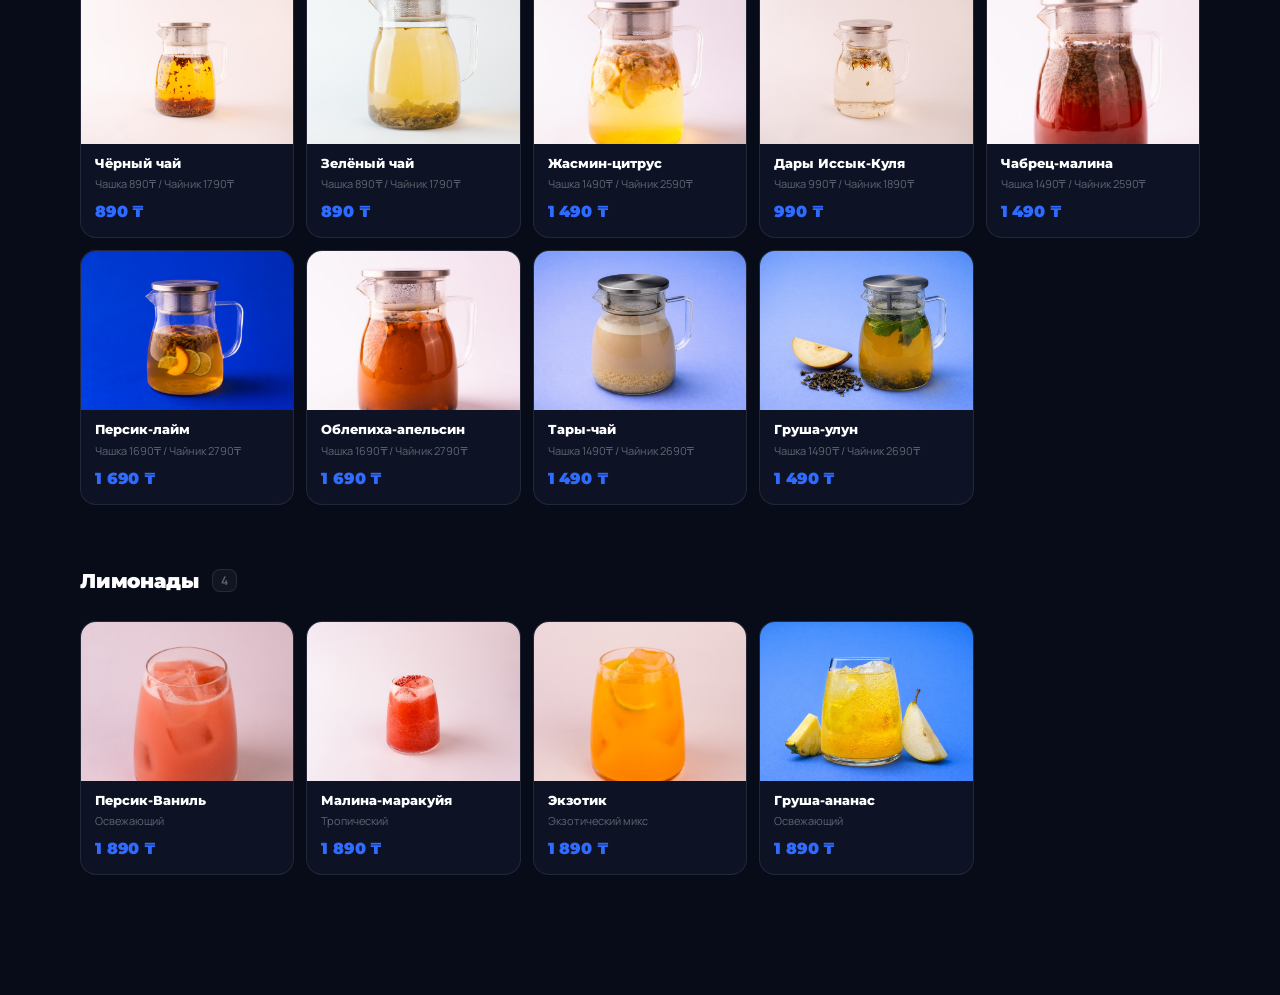
==== commit 8b1b3396: "Remove category icons; remove beef ribs & Finnish soup; fix Крем Чиз typo; add seasonal category to " ====
--- a/showcase.html
+++ b/showcase.html
@@ -299,7 +299,6 @@
     /* category block */
     .cat-block{padding:64px 80px 0;}
     .cat-hd{display:flex;align-items:center;gap:14px;margin-bottom:28px;}
-    .cat-icon{font-size:20px;opacity:.7;}
     .cat-name-el{
       font-family:var(--serif);font-size:20px;font-weight:900;
       letter-spacing:-.01em;
@@ -589,7 +588,6 @@
       block.className='cat-block';
       block.innerHTML=`
         <div class="cat-hd">
-          <span class="cat-icon">${CAT_EMOJI[catId]||'•'}</span>
           <span class="cat-name-el" data-ru="${cat.nameRu}" data-kz="${cat.nameKz||cat.nameRu}" data-en="${cat.nameEn||cat.nameRu}">${nameFor(cat,lang)}</span>
           <span class="cat-ct">${cat.items.length}</span>
         </div>
@@ -599,7 +597,7 @@
           const desc=item[dk]||item.descRu||'';
           return `<div class="m-card">
             ${p?`<img class="m-card-img" src="${p}" alt="${nameFor(item,lang)}" loading="lazy">`:
-               `<div class="m-card-ph">${CAT_EMOJI[catId]||'🍽️'}</div>`}
+               `<div class="m-card-ph"></div>`}
             <div class="m-card-body">
               <div class="m-card-name" data-ru="${item.nameRu}" data-kz="${item.nameKz||item.nameRu}" data-en="${item.nameEn||item.nameRu}">${nameFor(item,lang)}</div>
               ${desc?`<div class="m-card-desc" data-ru="${item.descRu||''}" data-kz="${item.descKz||''}" data-en="${item.descEn||''}">${desc}</div>`:''}
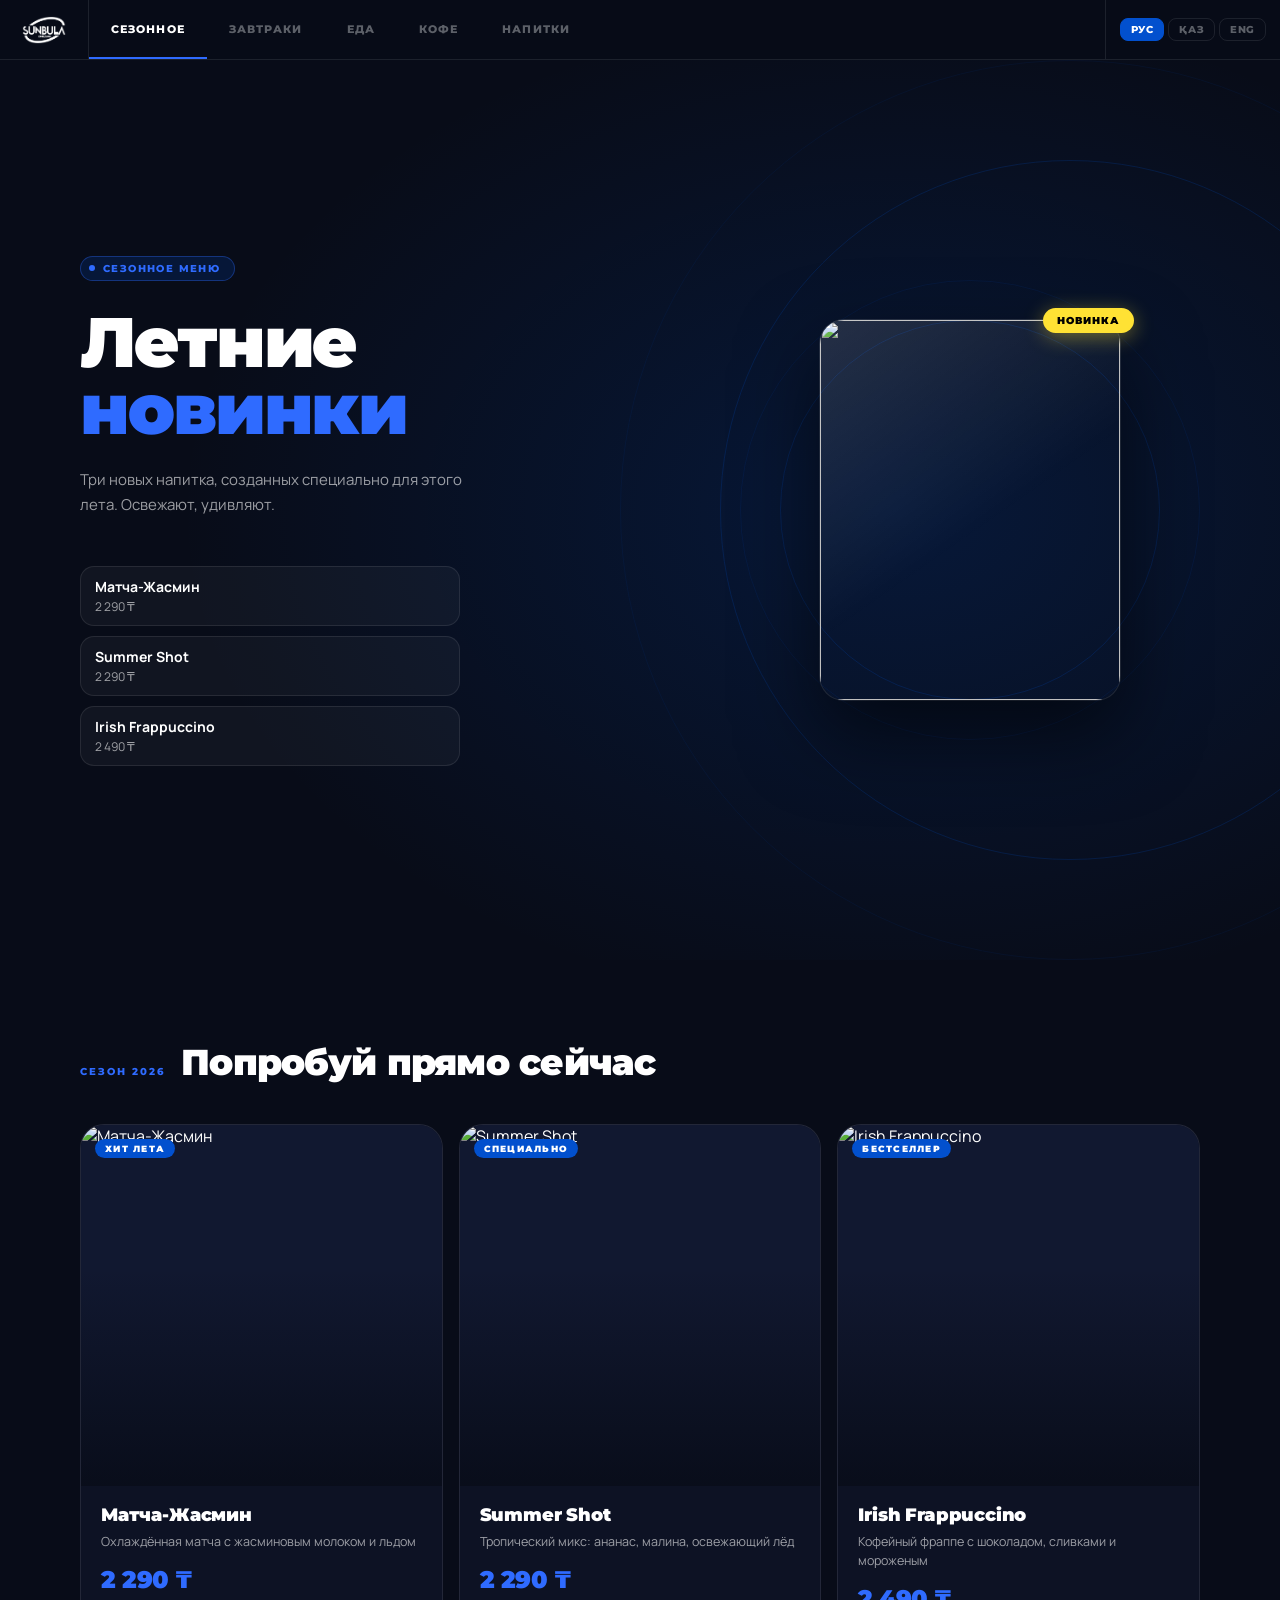
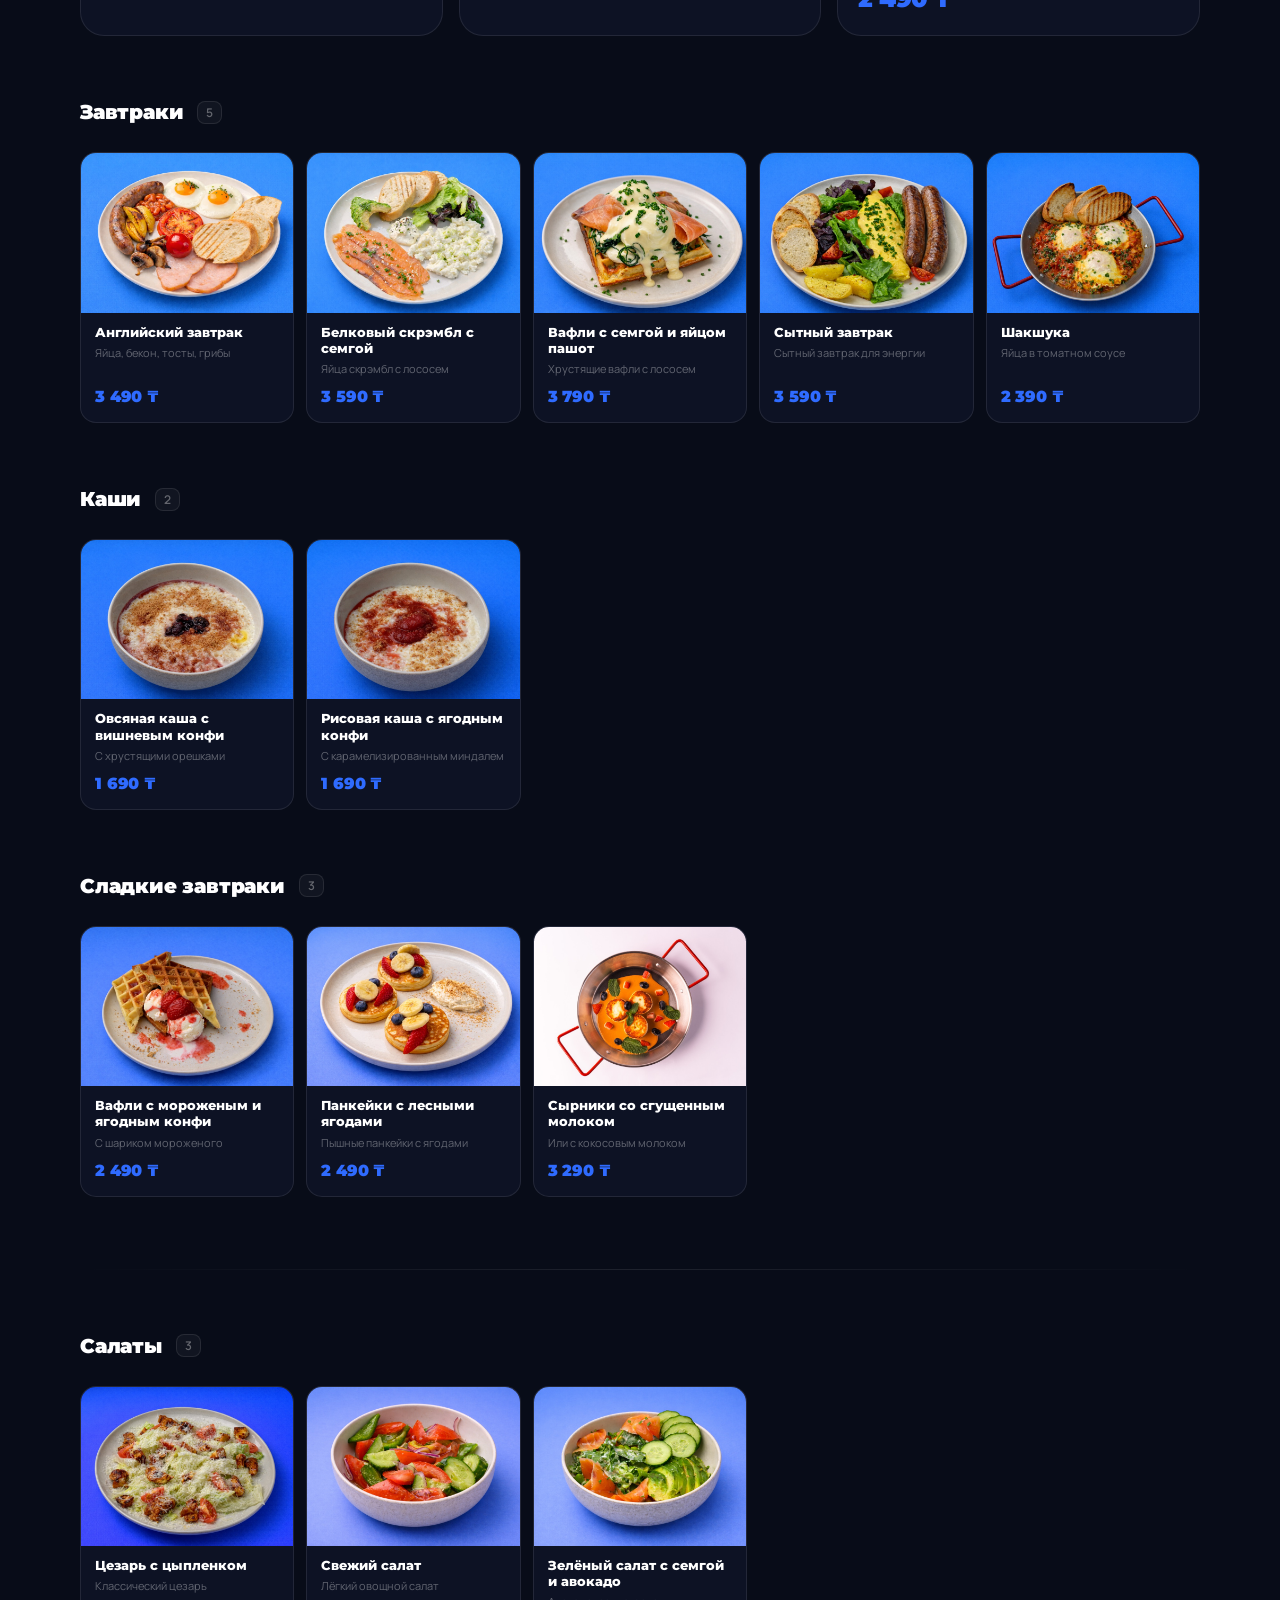
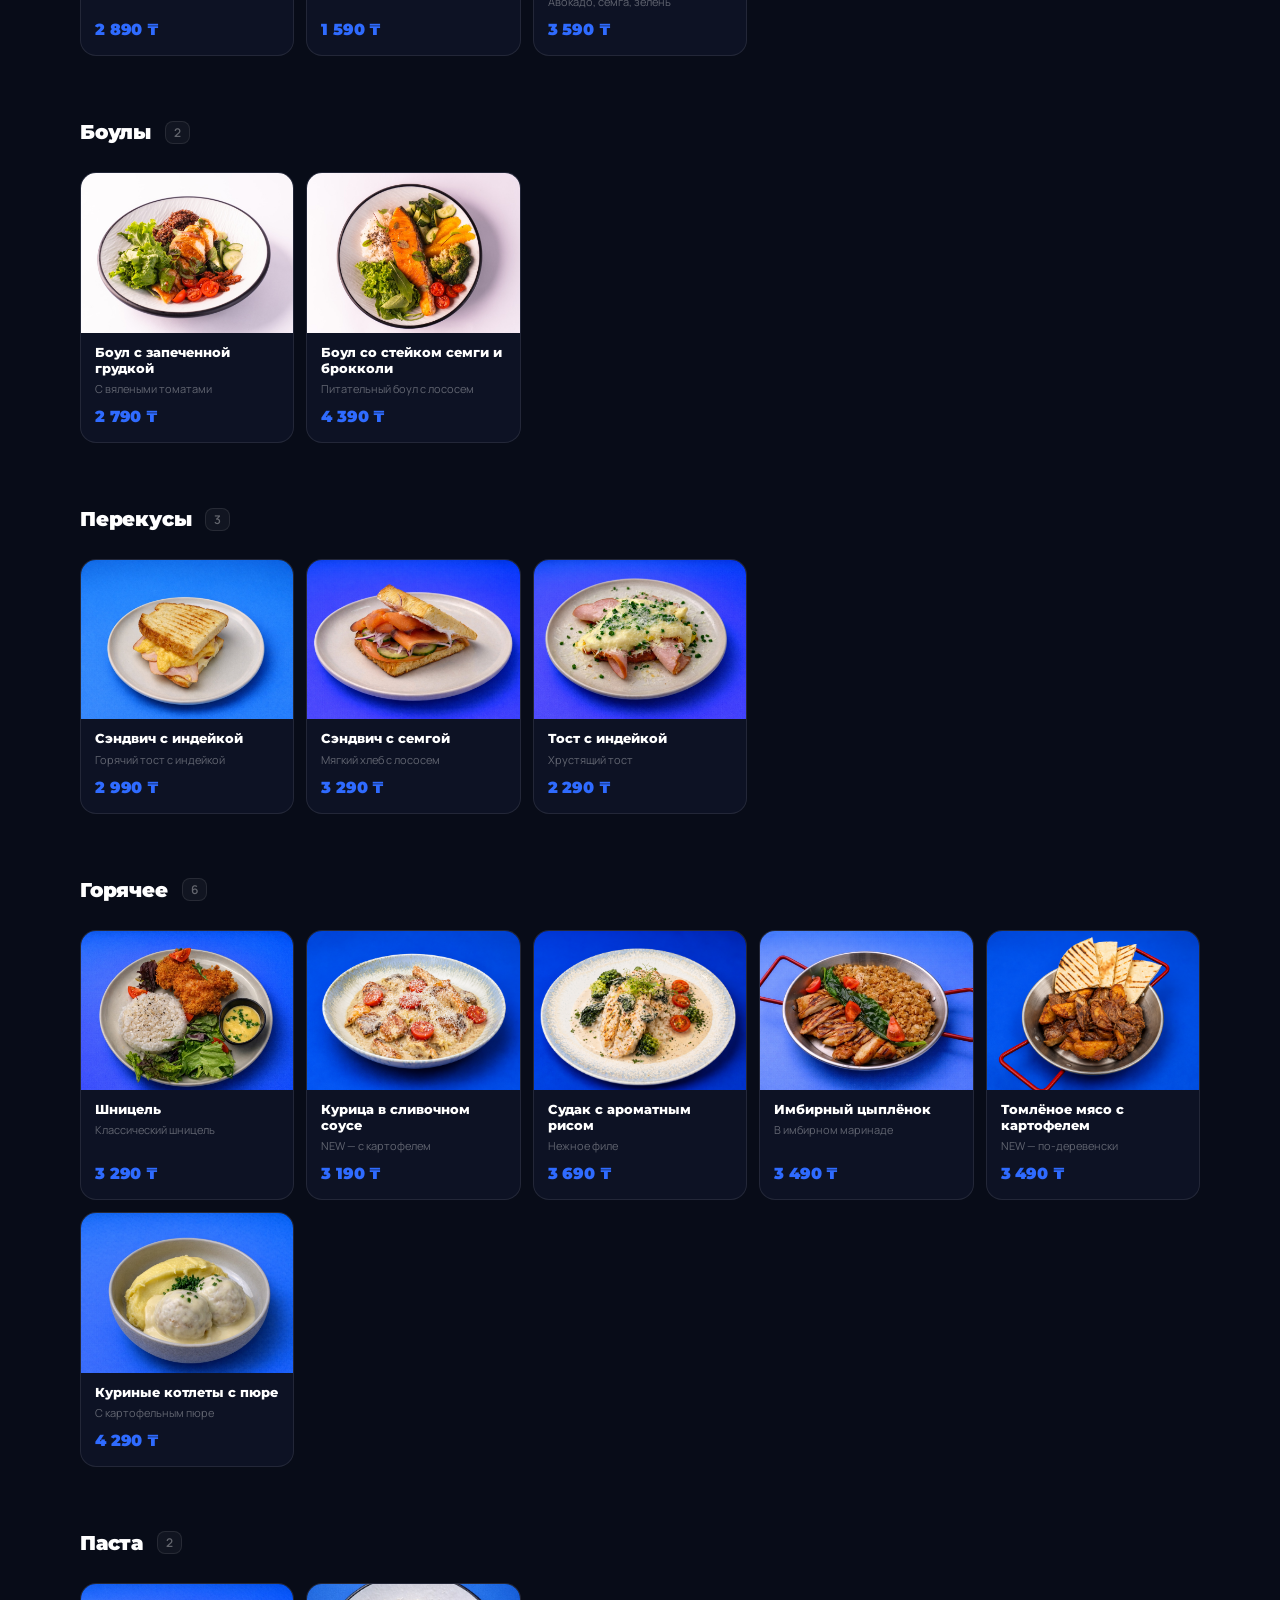
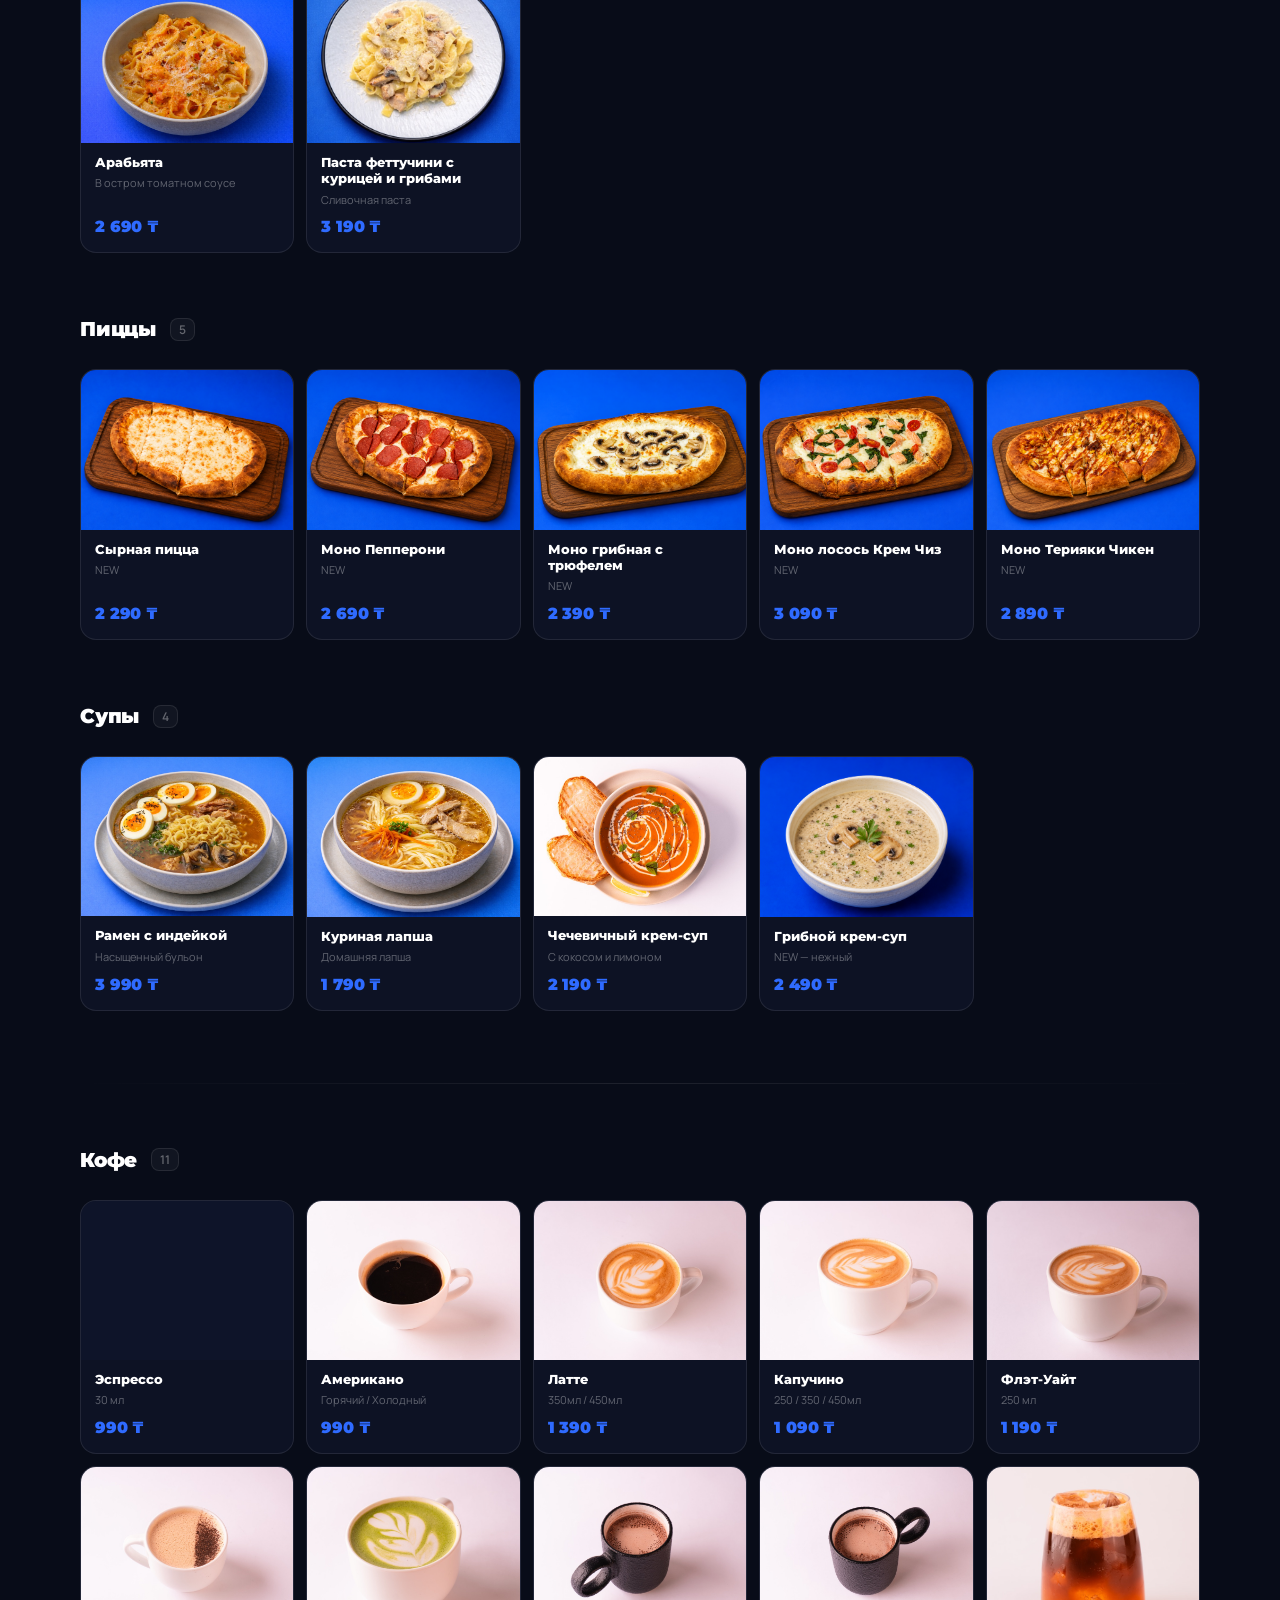
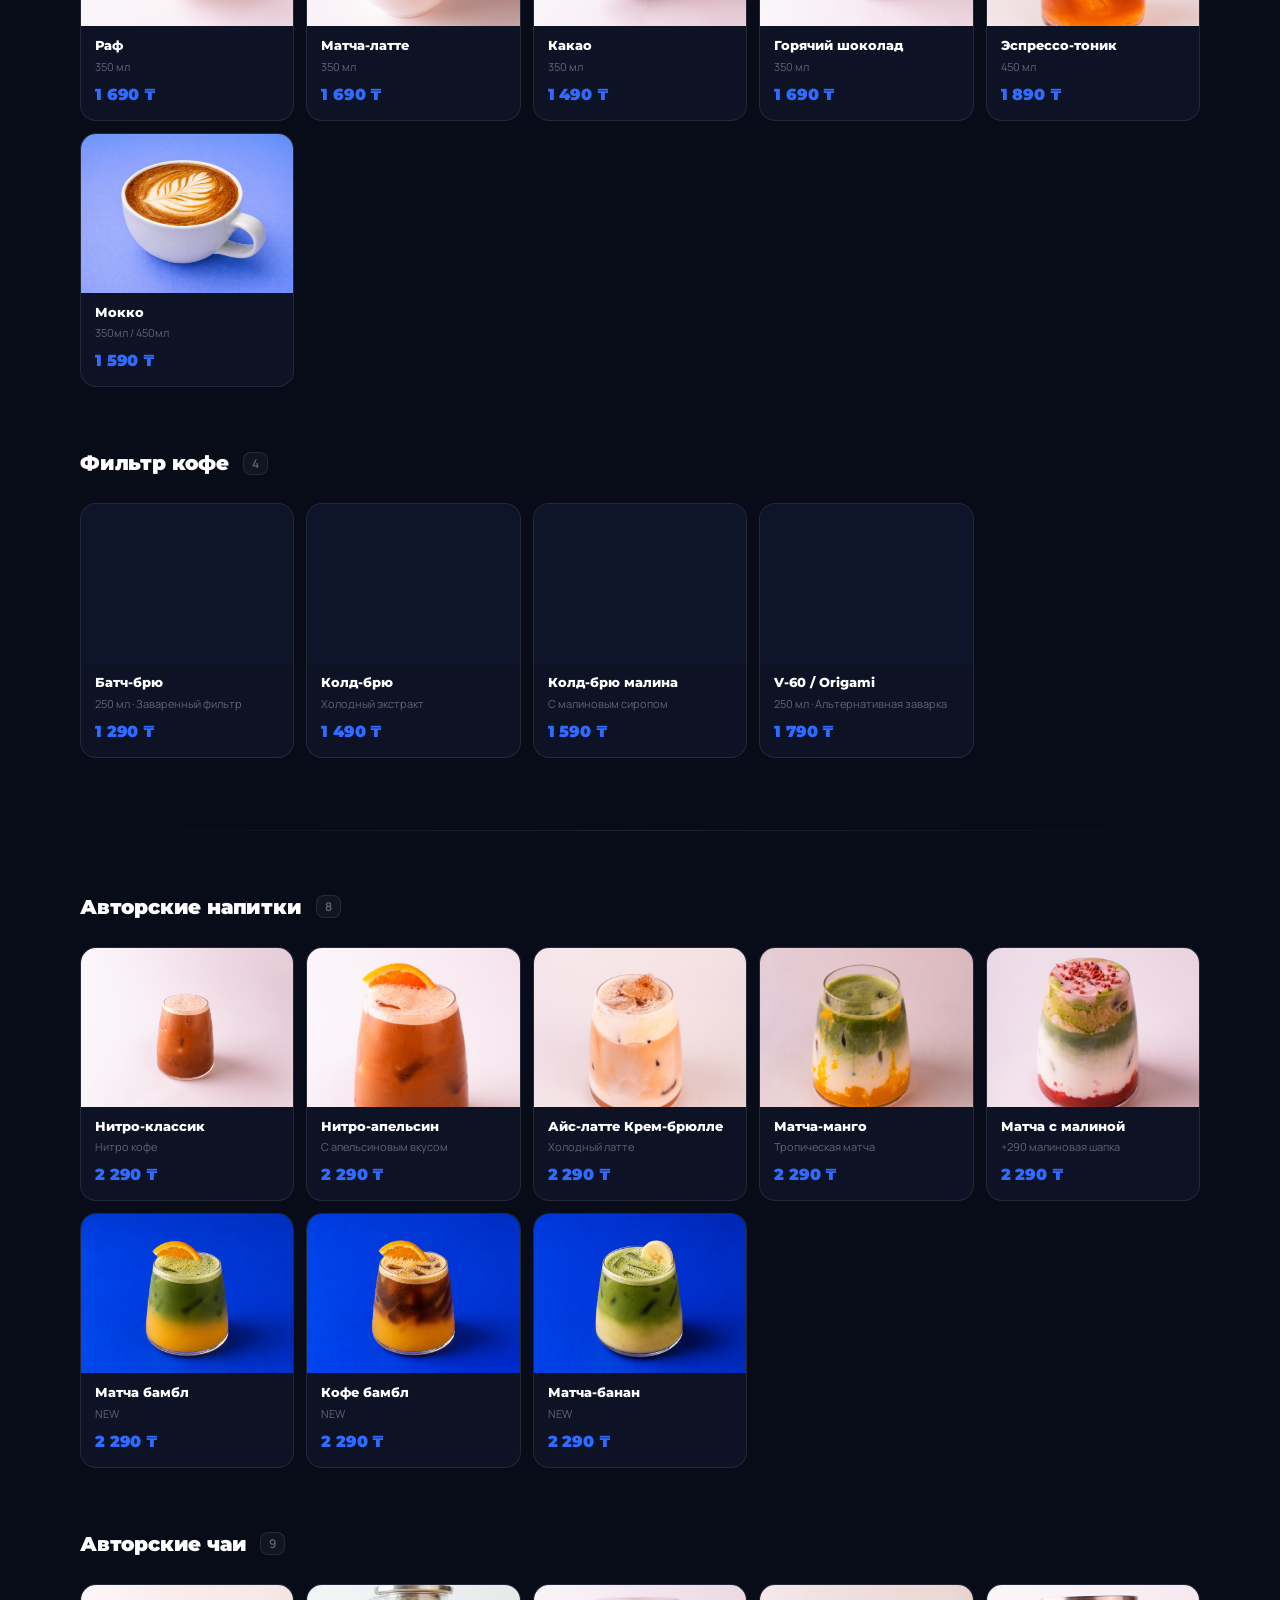
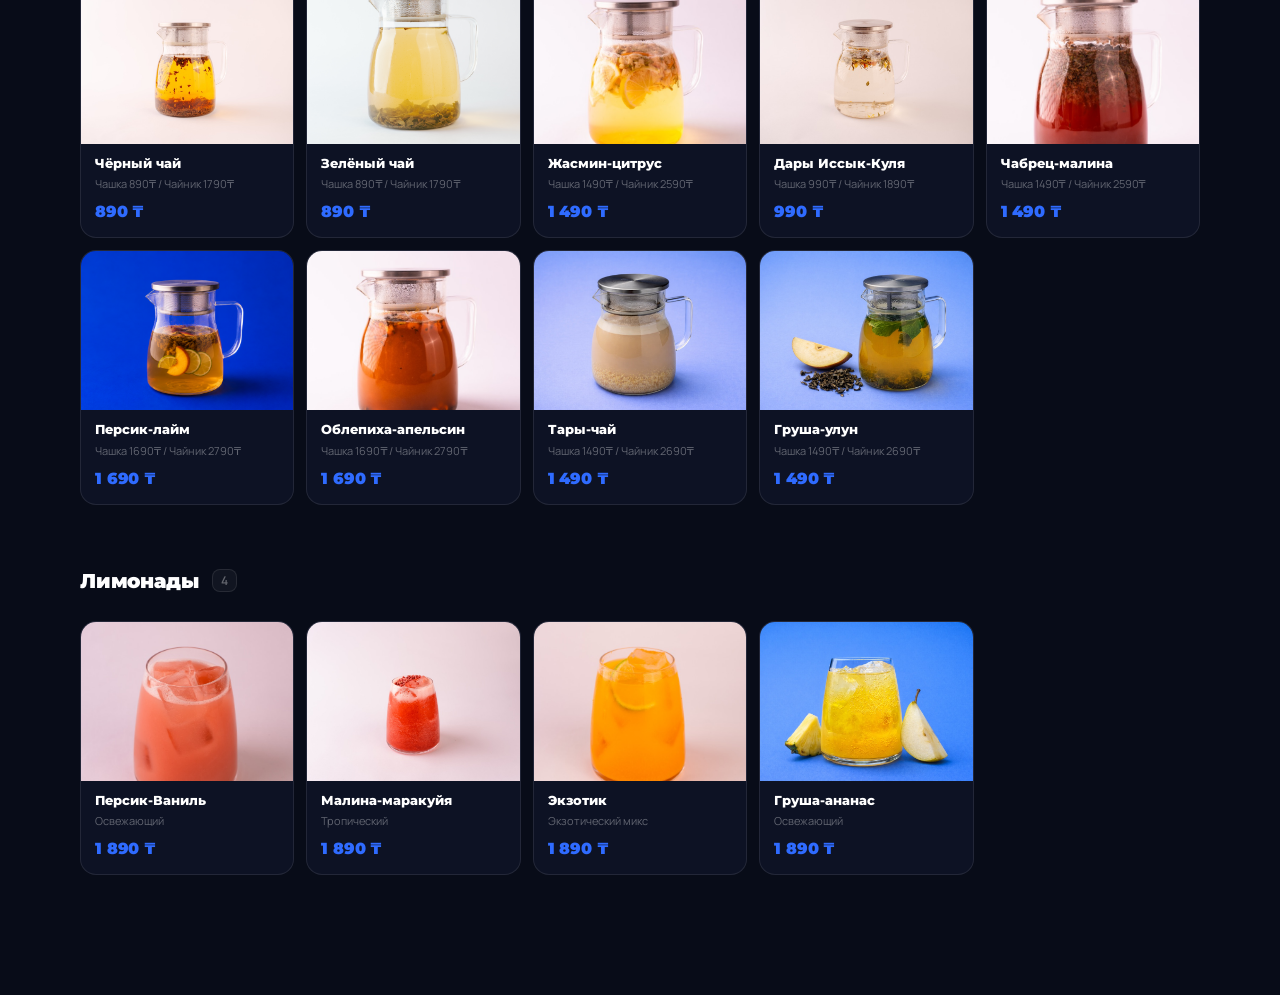
==== commit b3c0ce5e: "Fix year: Season 2025 → 2026 Co-Authored-By: Claude Sonnet 4.6 <noreply@anthropic.com>" ====
--- a/showcase.html
+++ b/showcase.html
@@ -528,7 +528,7 @@
 
 // ── SEASONAL CARDS ─────────────────────────────────
 function renderSeasonalCards(){
-  const secLabels={ru:'Сезон 2025',kz:'2025 Маусымы',en:'Season 2025'};
+  const secLabels={ru:'Сезон 2026',kz:'2026 Маусымы',en:'Season 2026'};
   const secTitles={ru:'Попробуй прямо сейчас',kz:'Қазір байқап көр',en:'Try right now'};
   document.getElementById('sec-label').textContent=secLabels[lang];
   document.getElementById('sec-title').textContent=secTitles[lang];
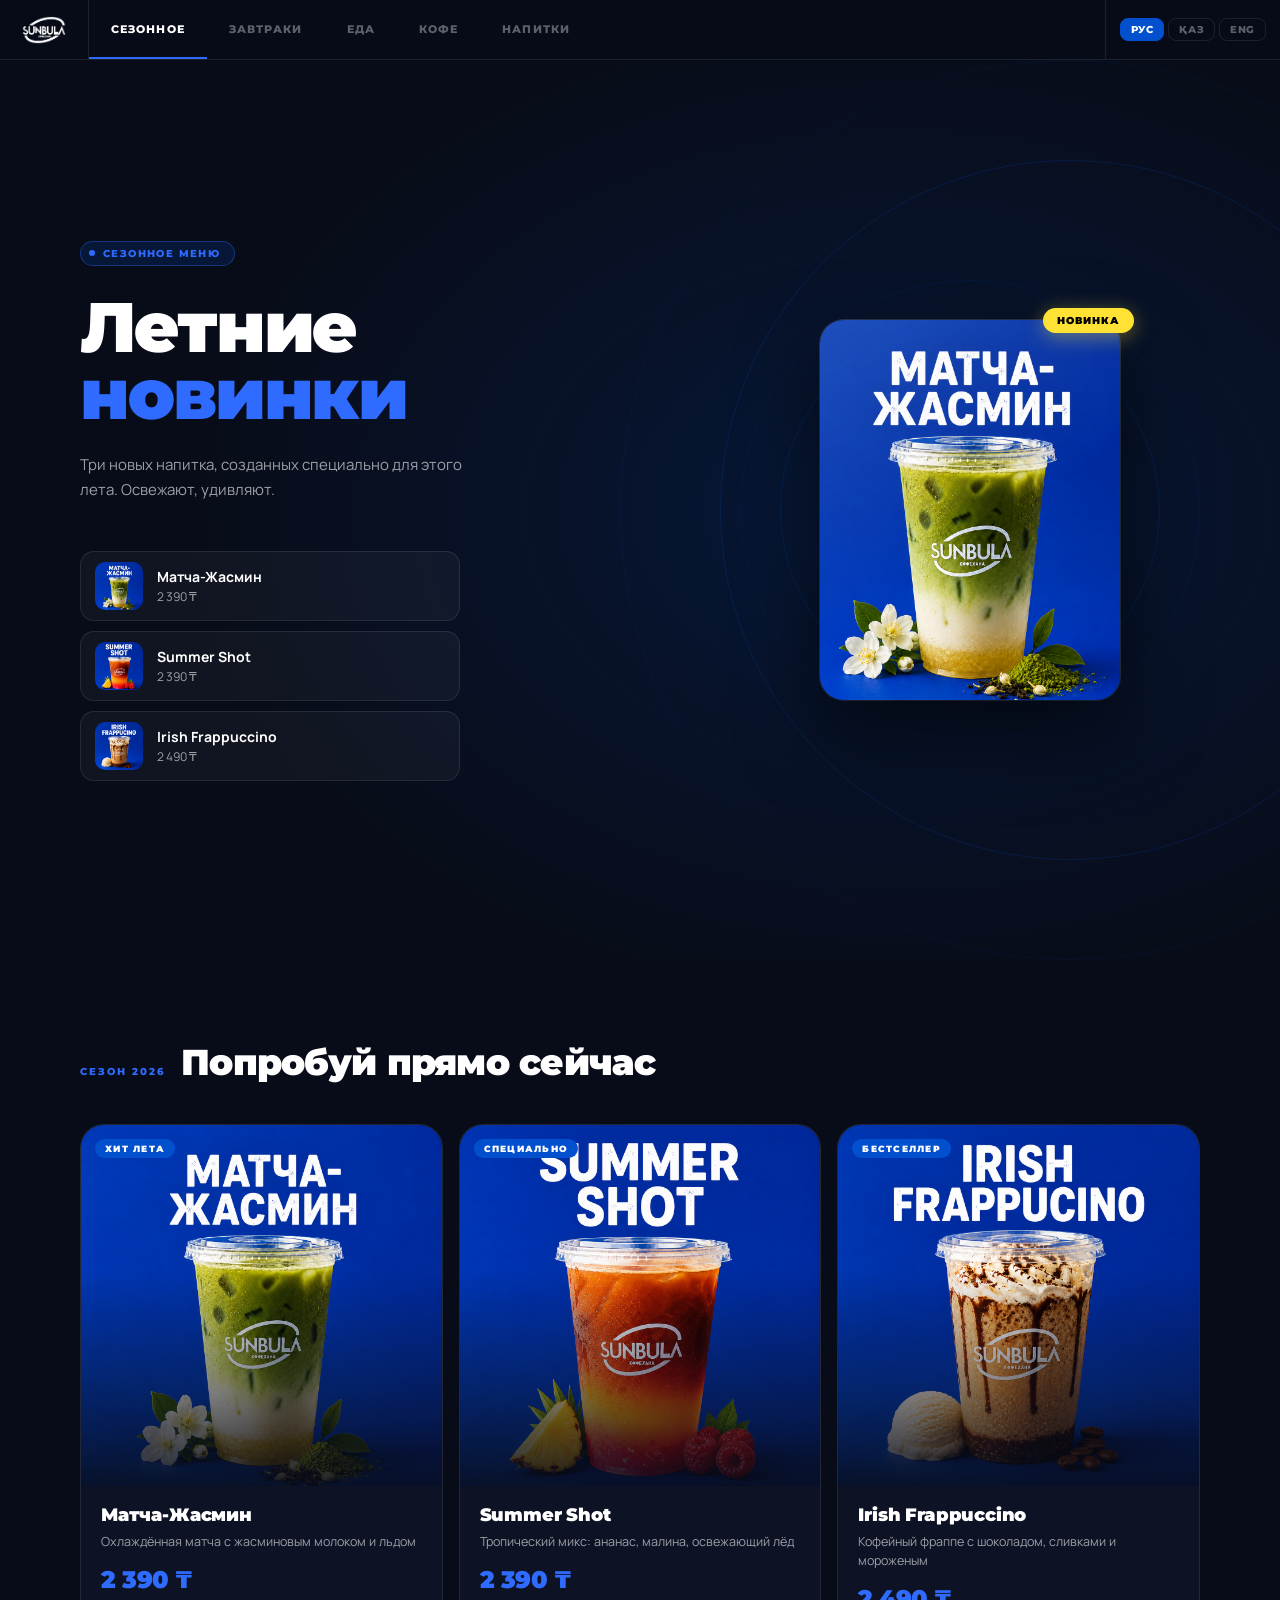
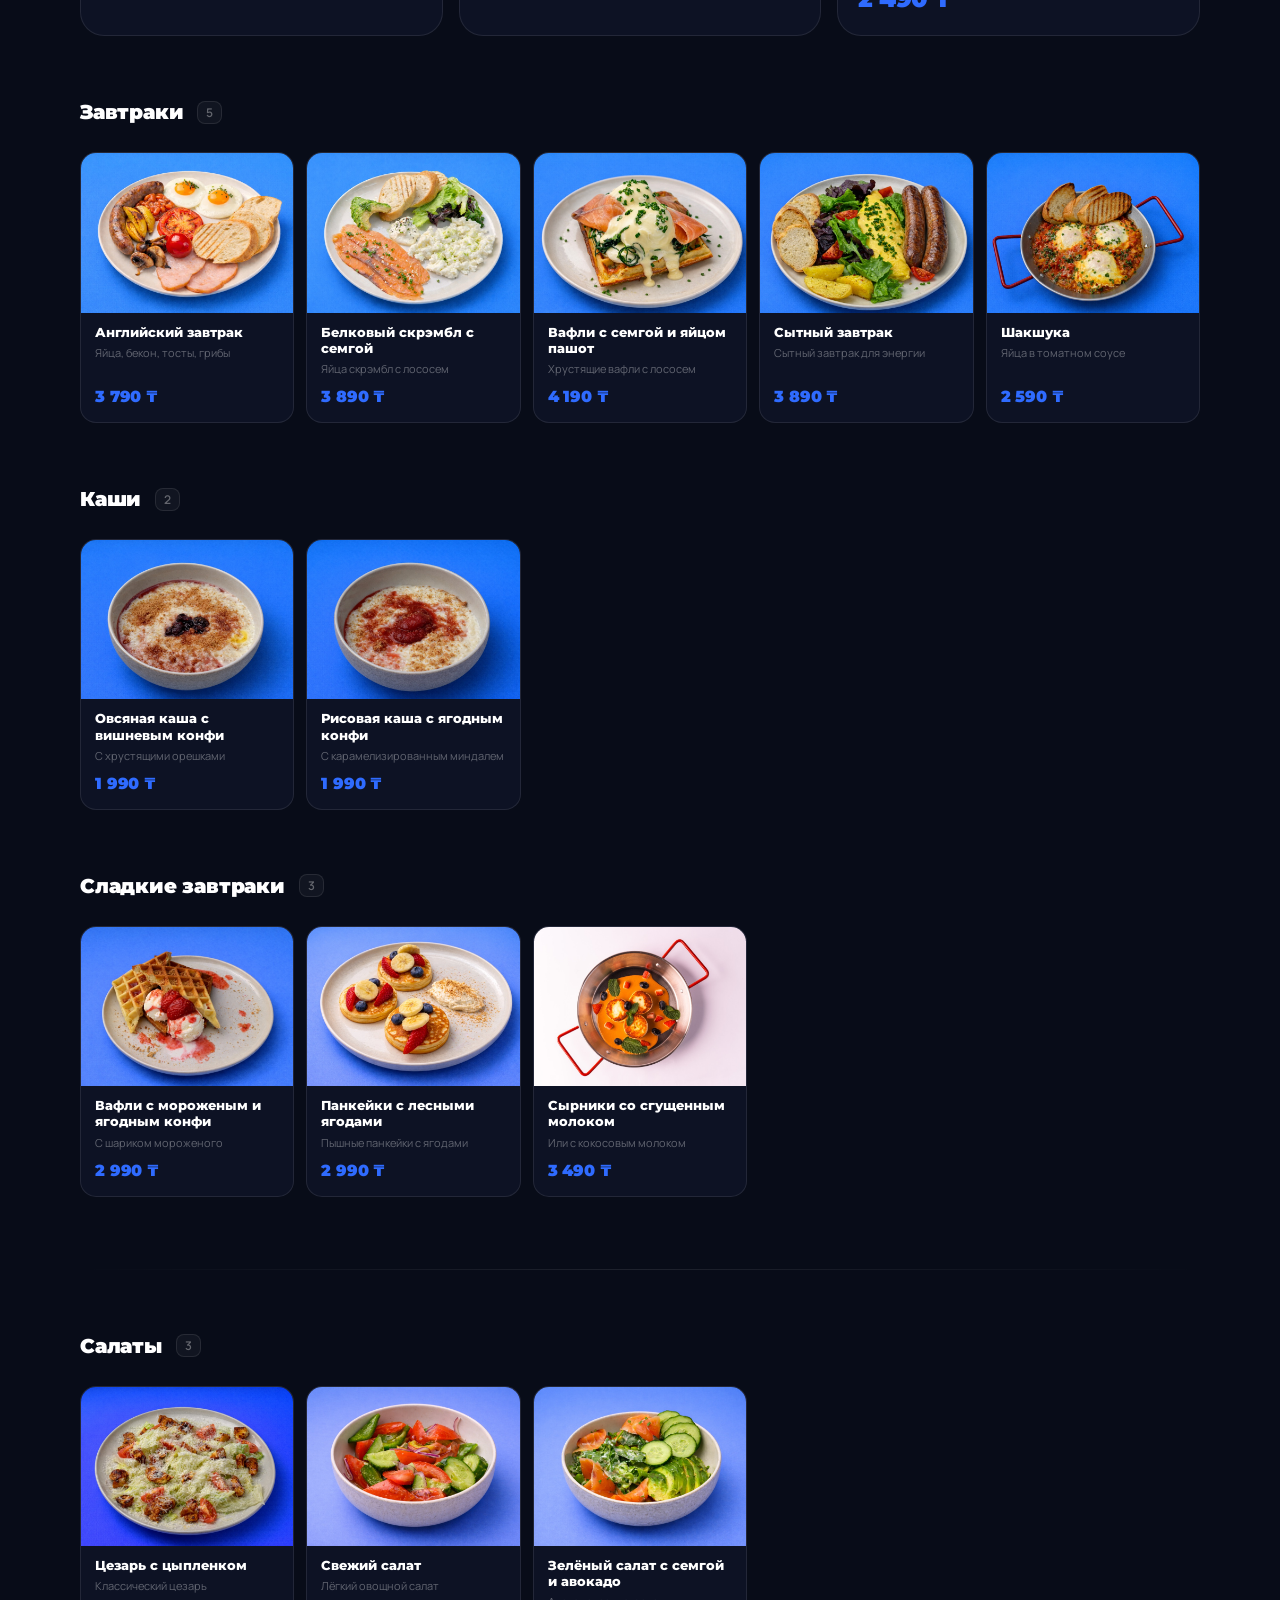
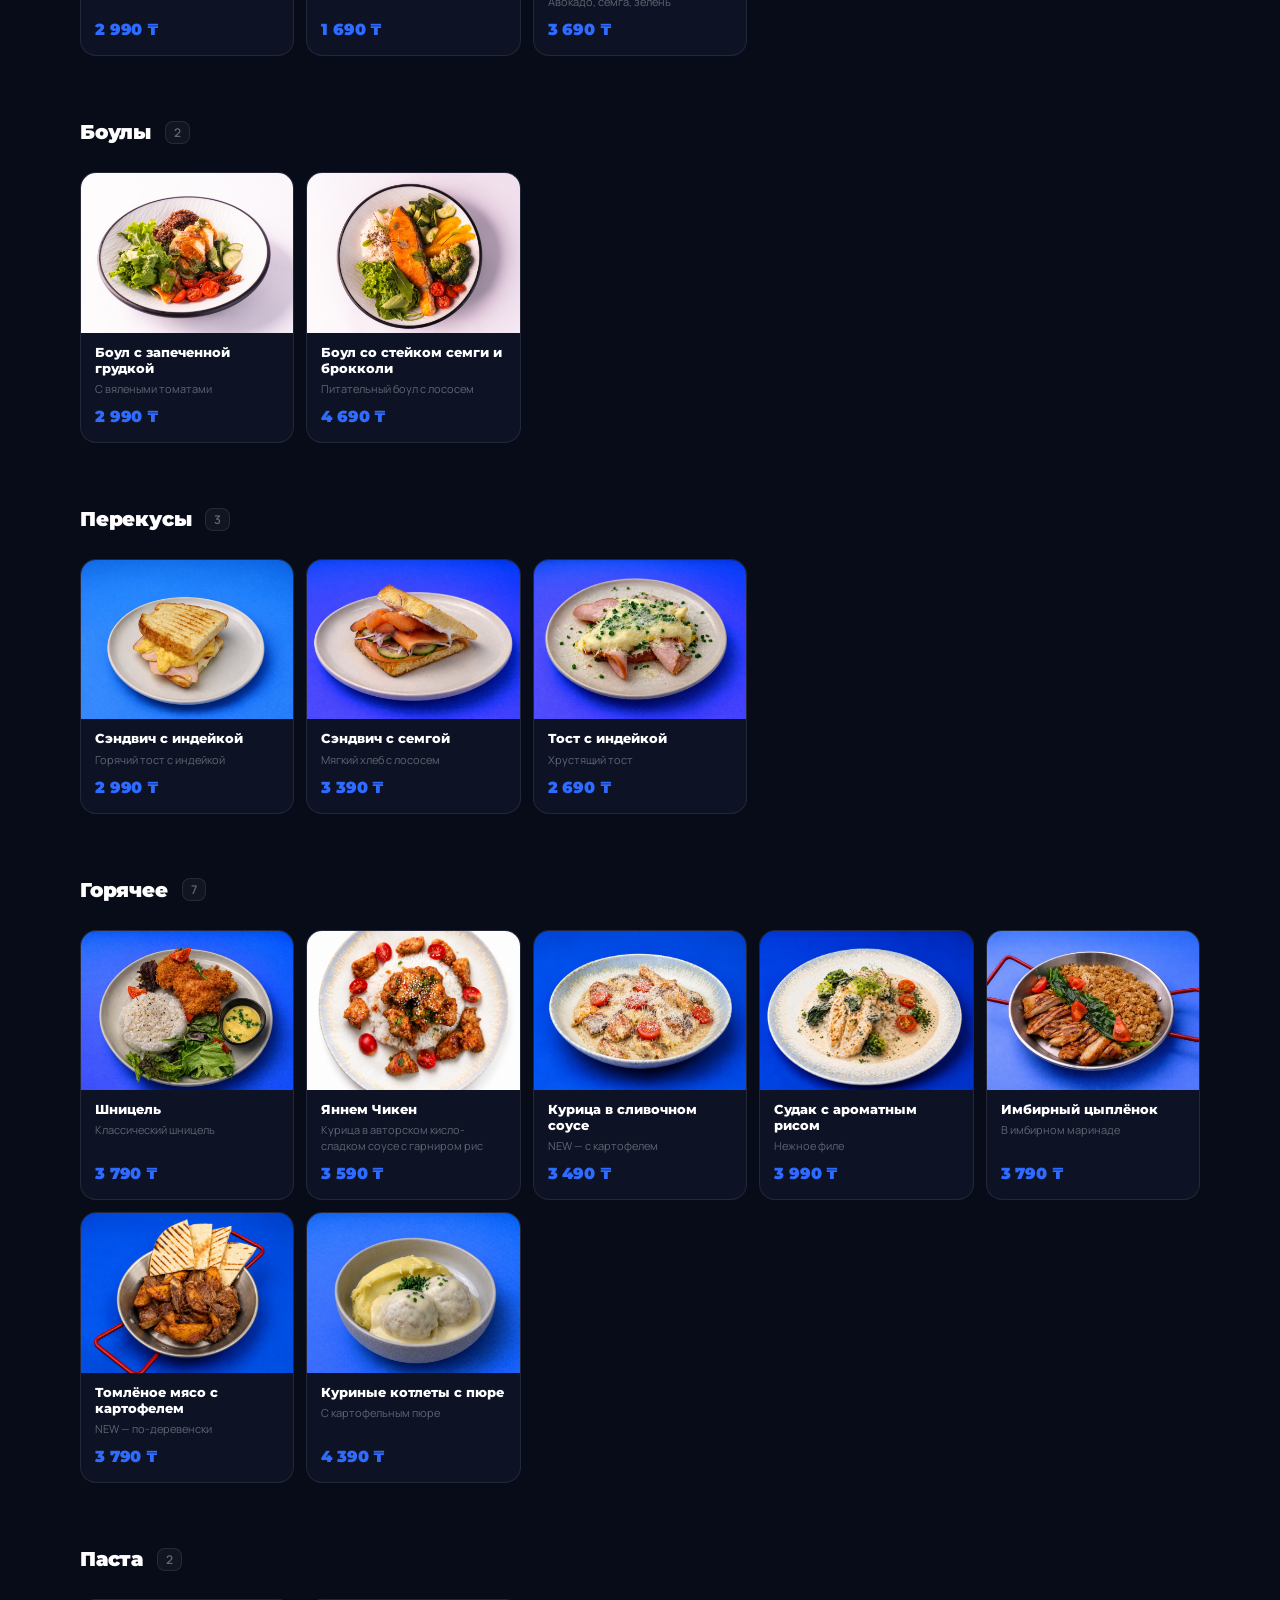
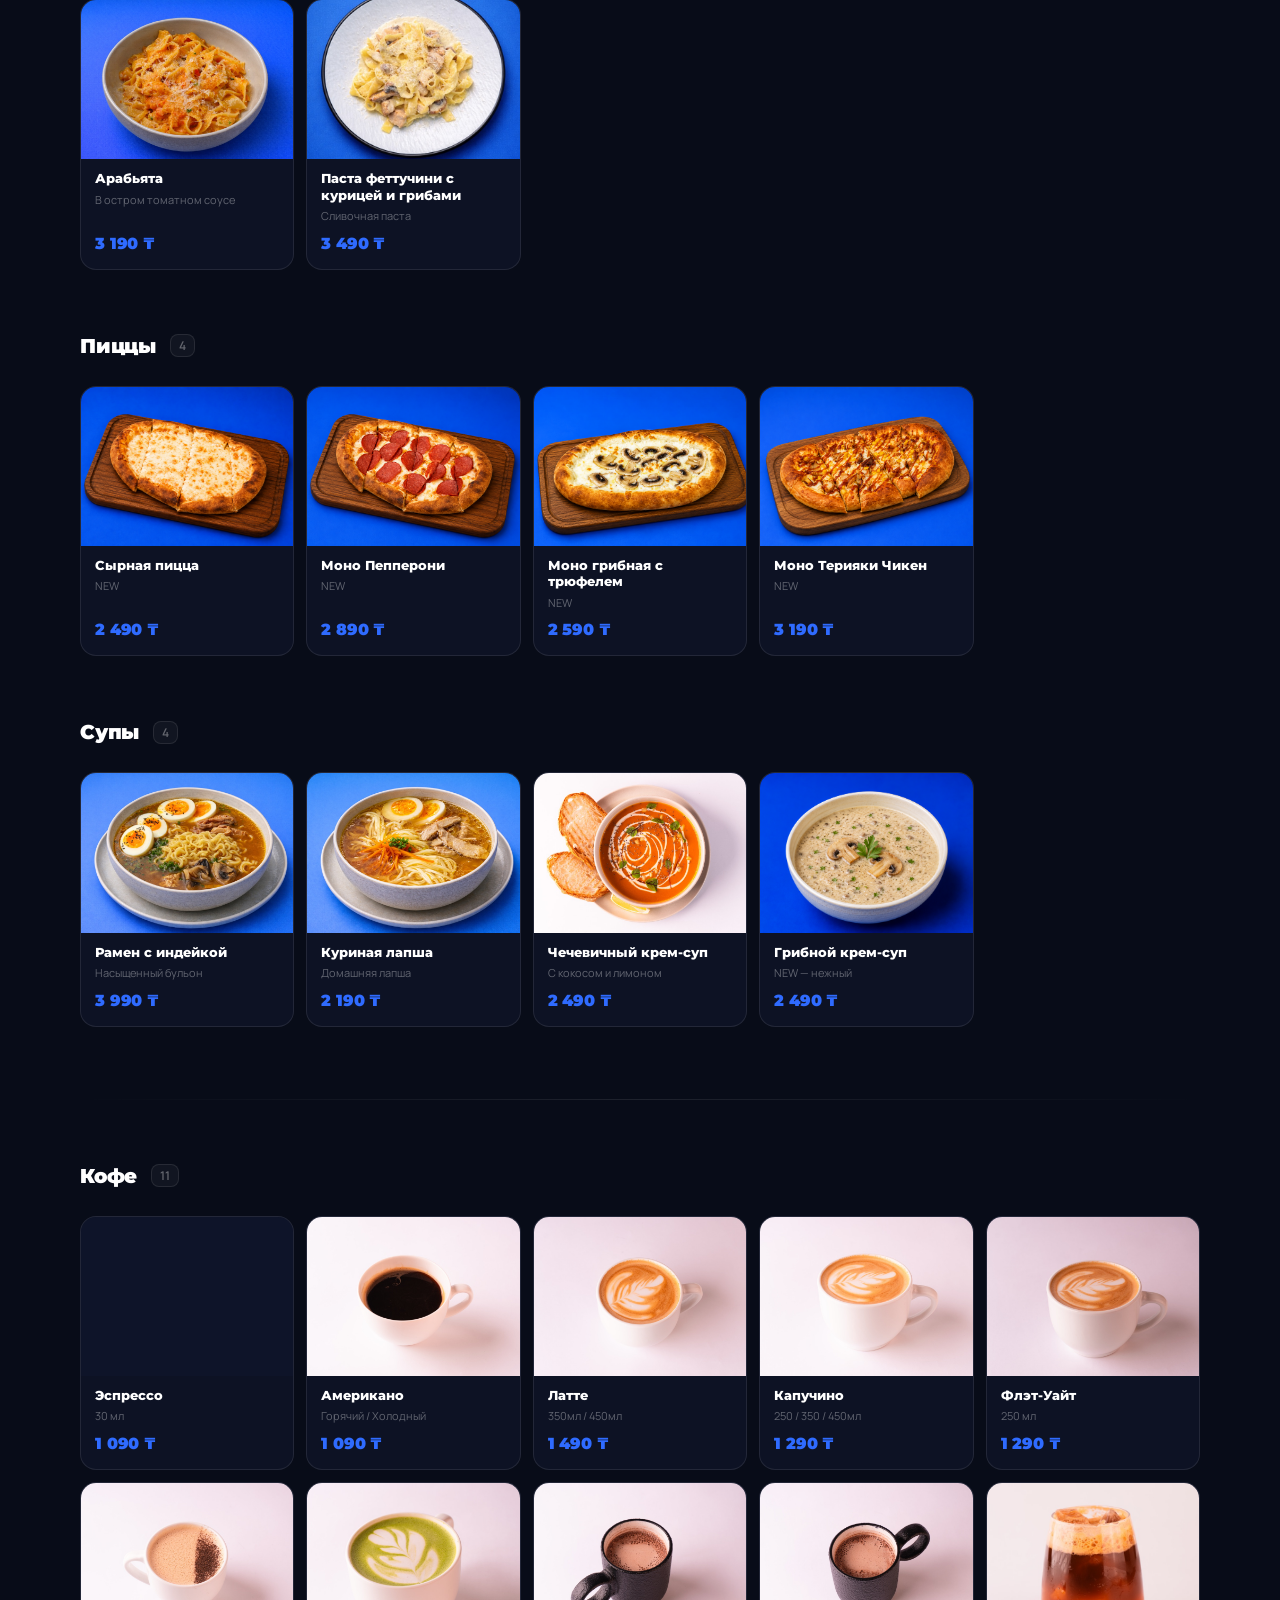
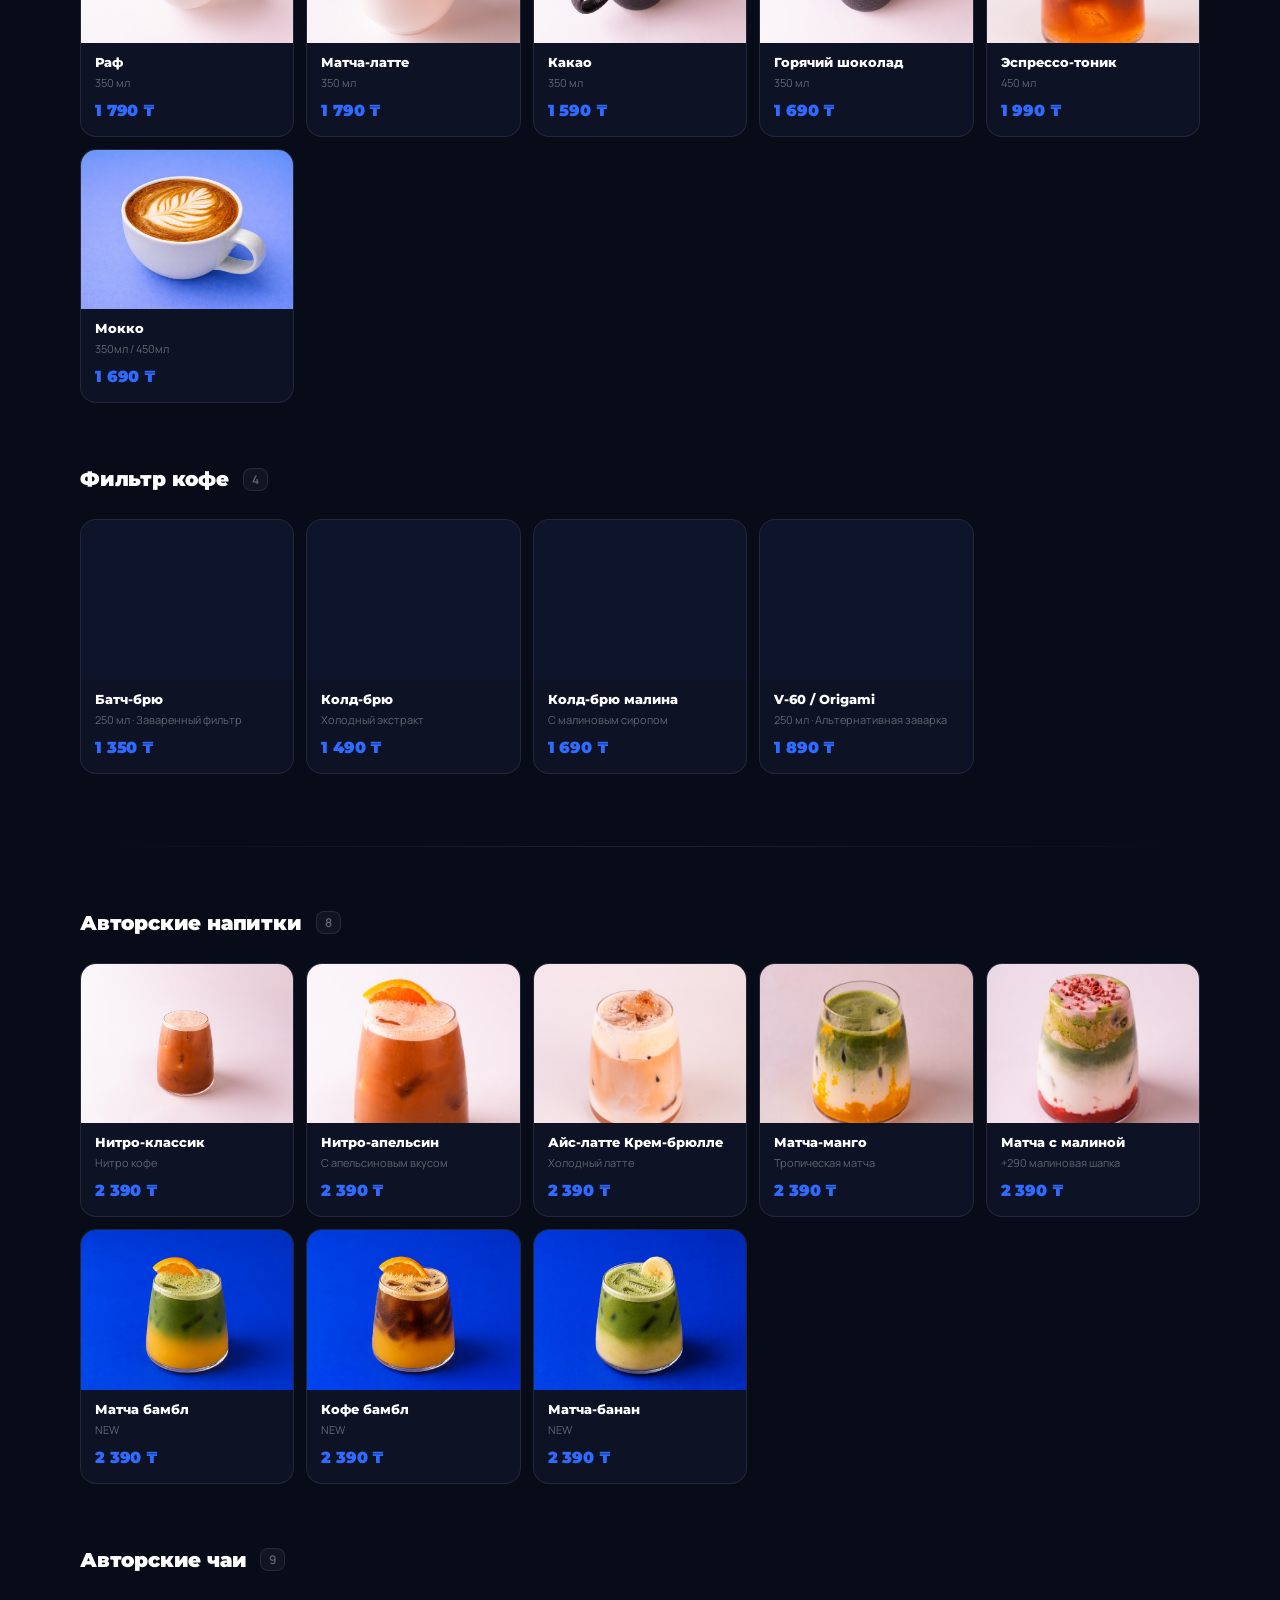
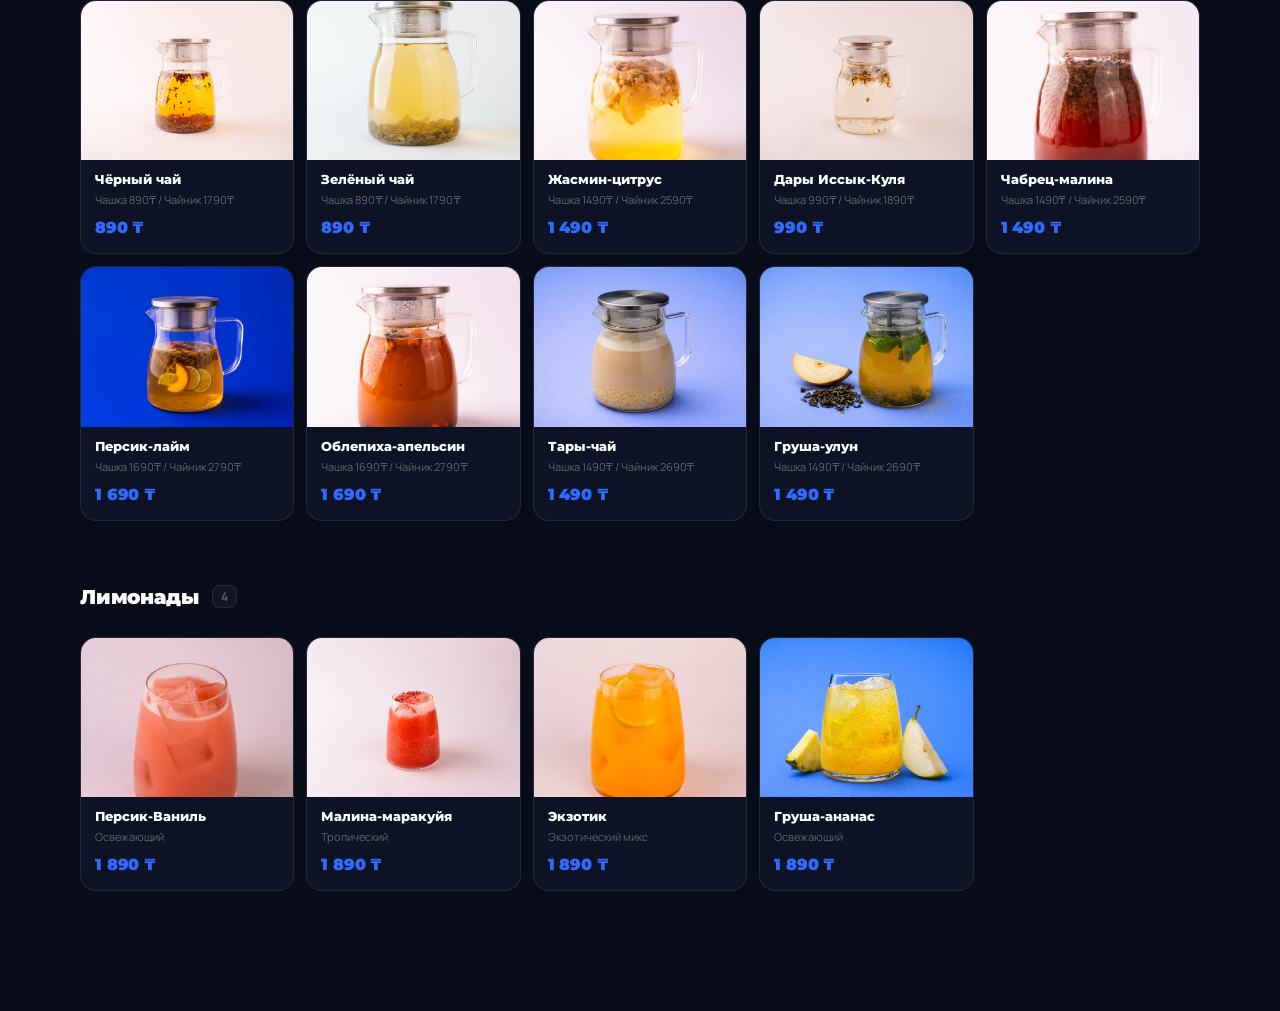
==== commit 2f7305fe: "Mass price update Aug 2026; remove Моно лосось Крем Чиз Co-Authored-By: Claude Sonnet 4.6 <noreply@a" ====
--- a/showcase.html
+++ b/showcase.html
@@ -446,14 +446,14 @@
     ru:{name:'Матча-Жасмин', desc:'Охлаждённая матча с жасминовым молоком и льдом', badge:'Хит лета'},
     kz:{name:'Матча-Жасмин', desc:'Жасмин сүті мен мұзбен салқындатылған матча', badge:'Жаз хиті'},
     en:{name:'Matcha Jasmine', desc:'Iced matcha with jasmine milk and ice', badge:'Summer hit'},
-    price: 2290,
+    price: 2390,
   },
   {
     img: 'images/s2-summer-shot.png',
     ru:{name:'Summer Shot', desc:'Тропический микс: ананас, малина, освежающий лёд', badge:'Специально'},
     kz:{name:'Summer Shot', desc:'Тропикалық микс: ананас, таңқурай, салқын мұз', badge:'Арнайы'},
     en:{name:'Summer Shot', desc:'Tropical mix: pineapple, raspberry, refreshing ice', badge:'Special'},
-    price: 2290,
+    price: 2390,
   },
   {
     img: 'images/s3-irish-frappucino.png',
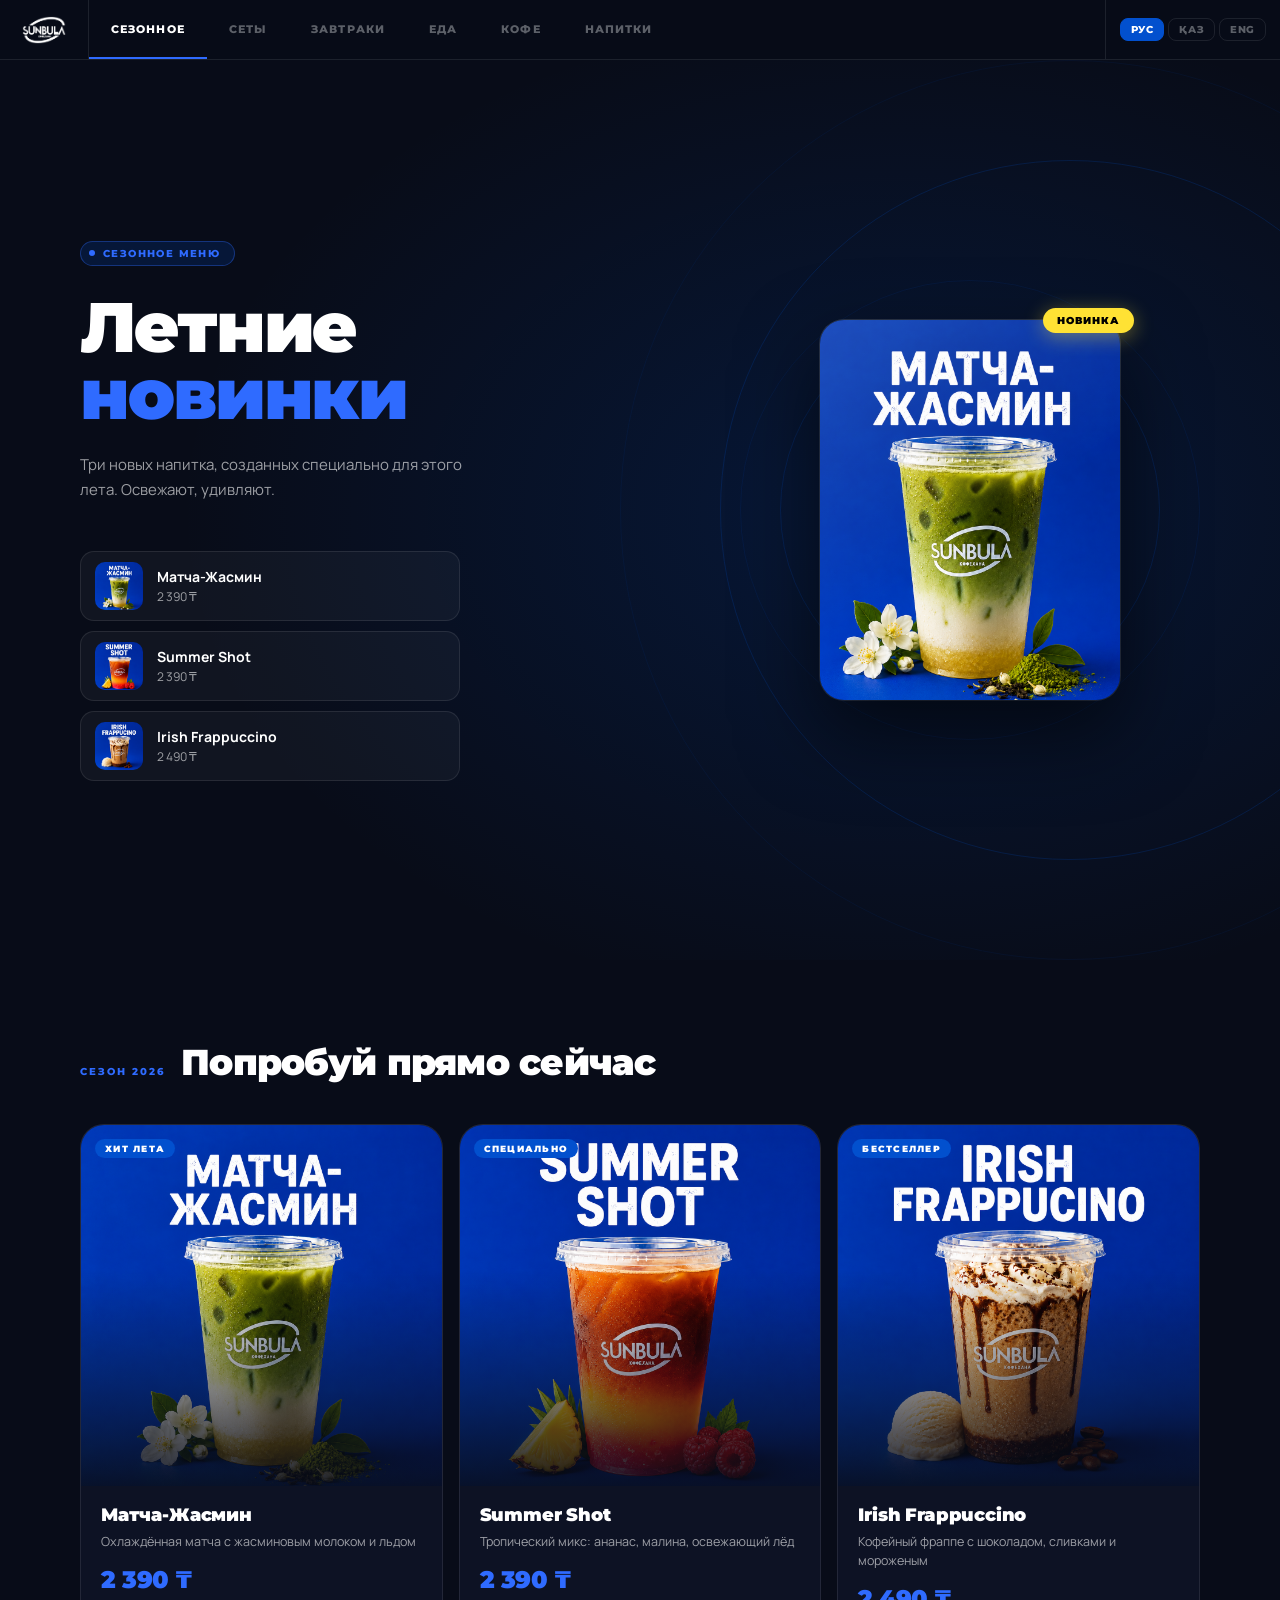
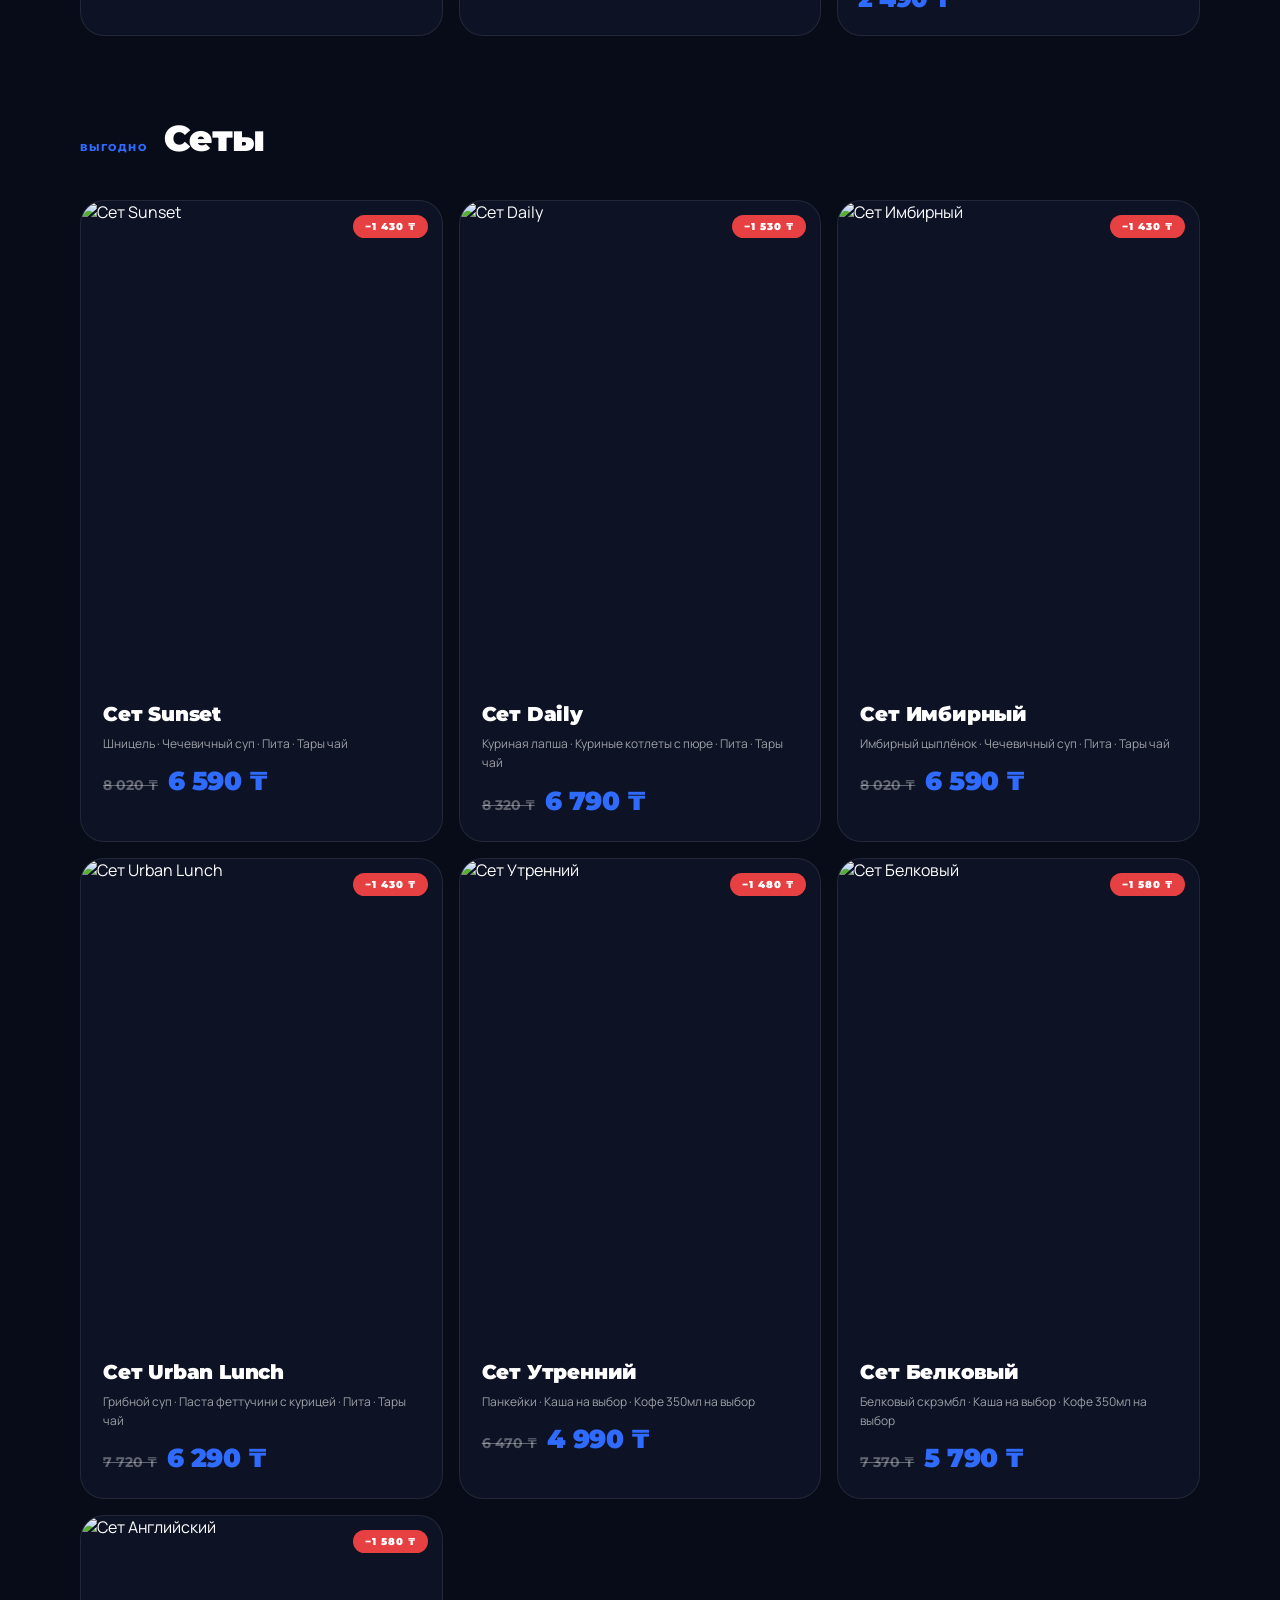
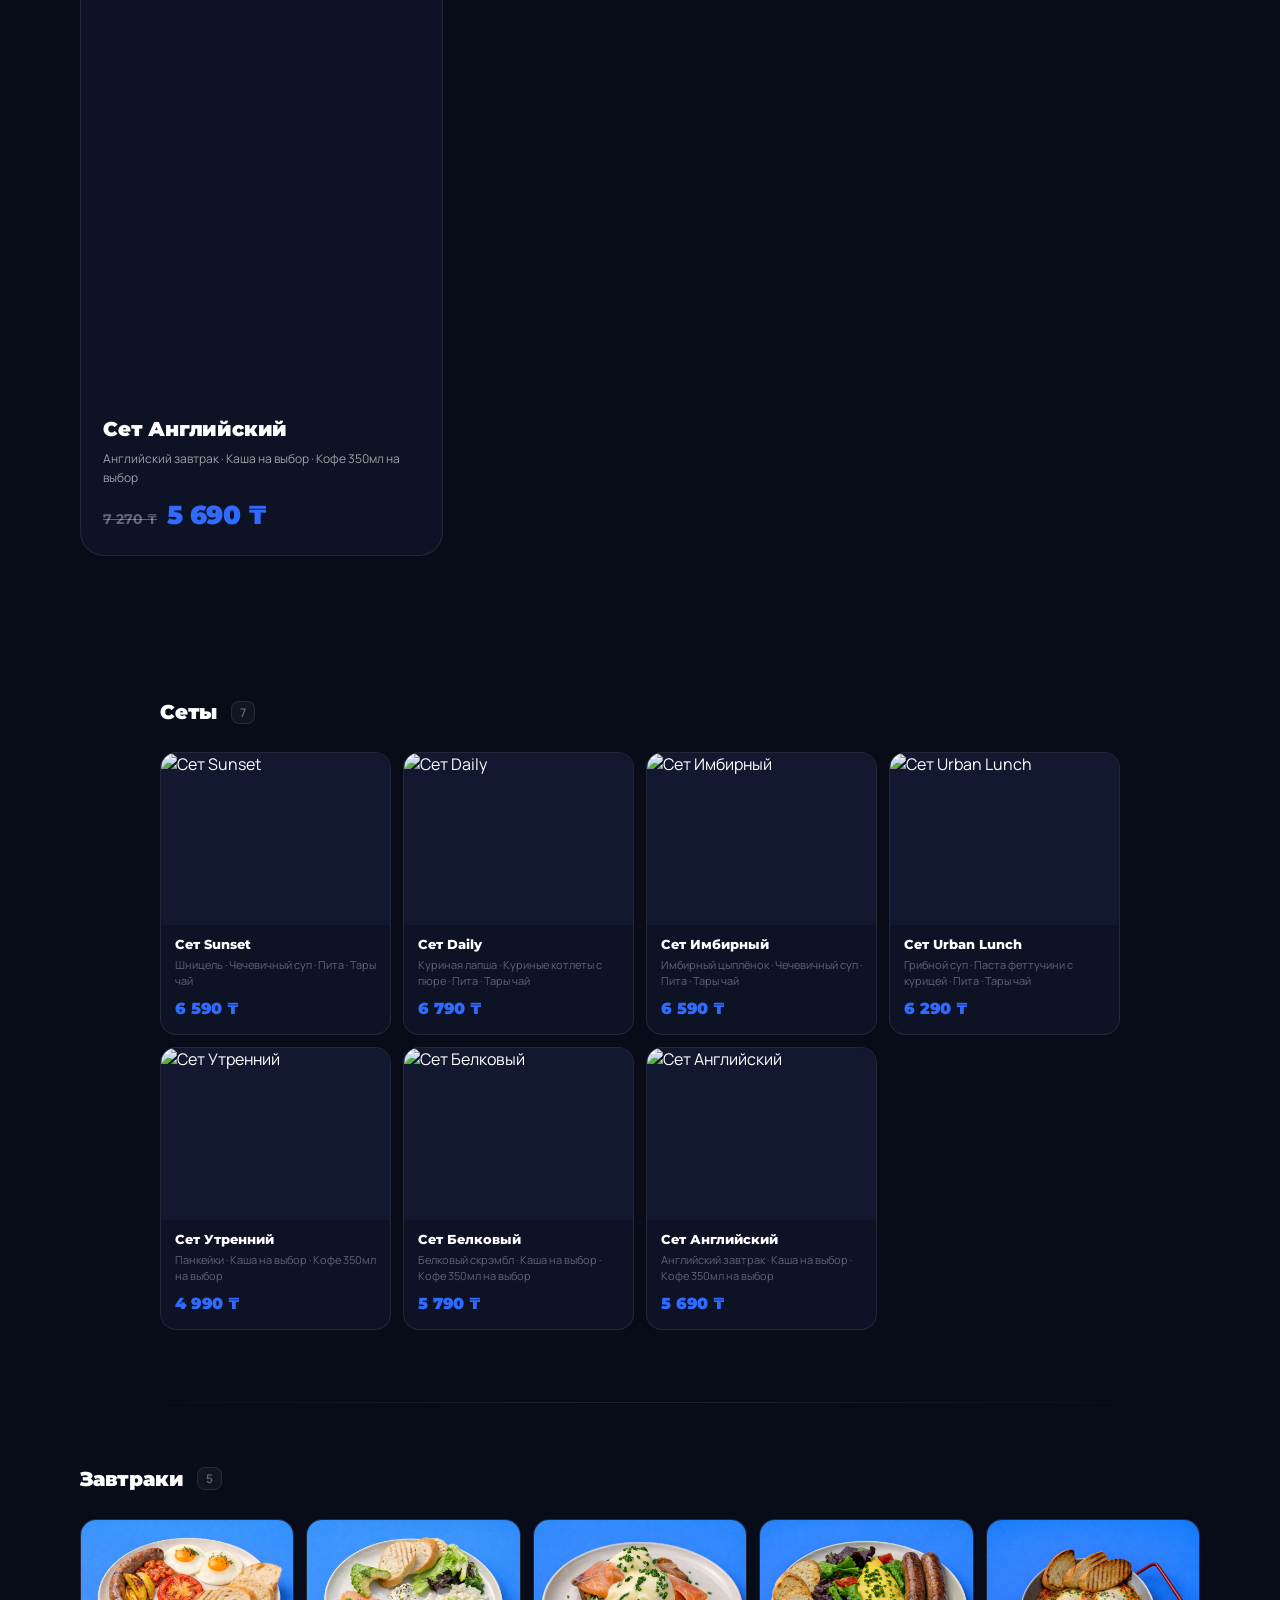
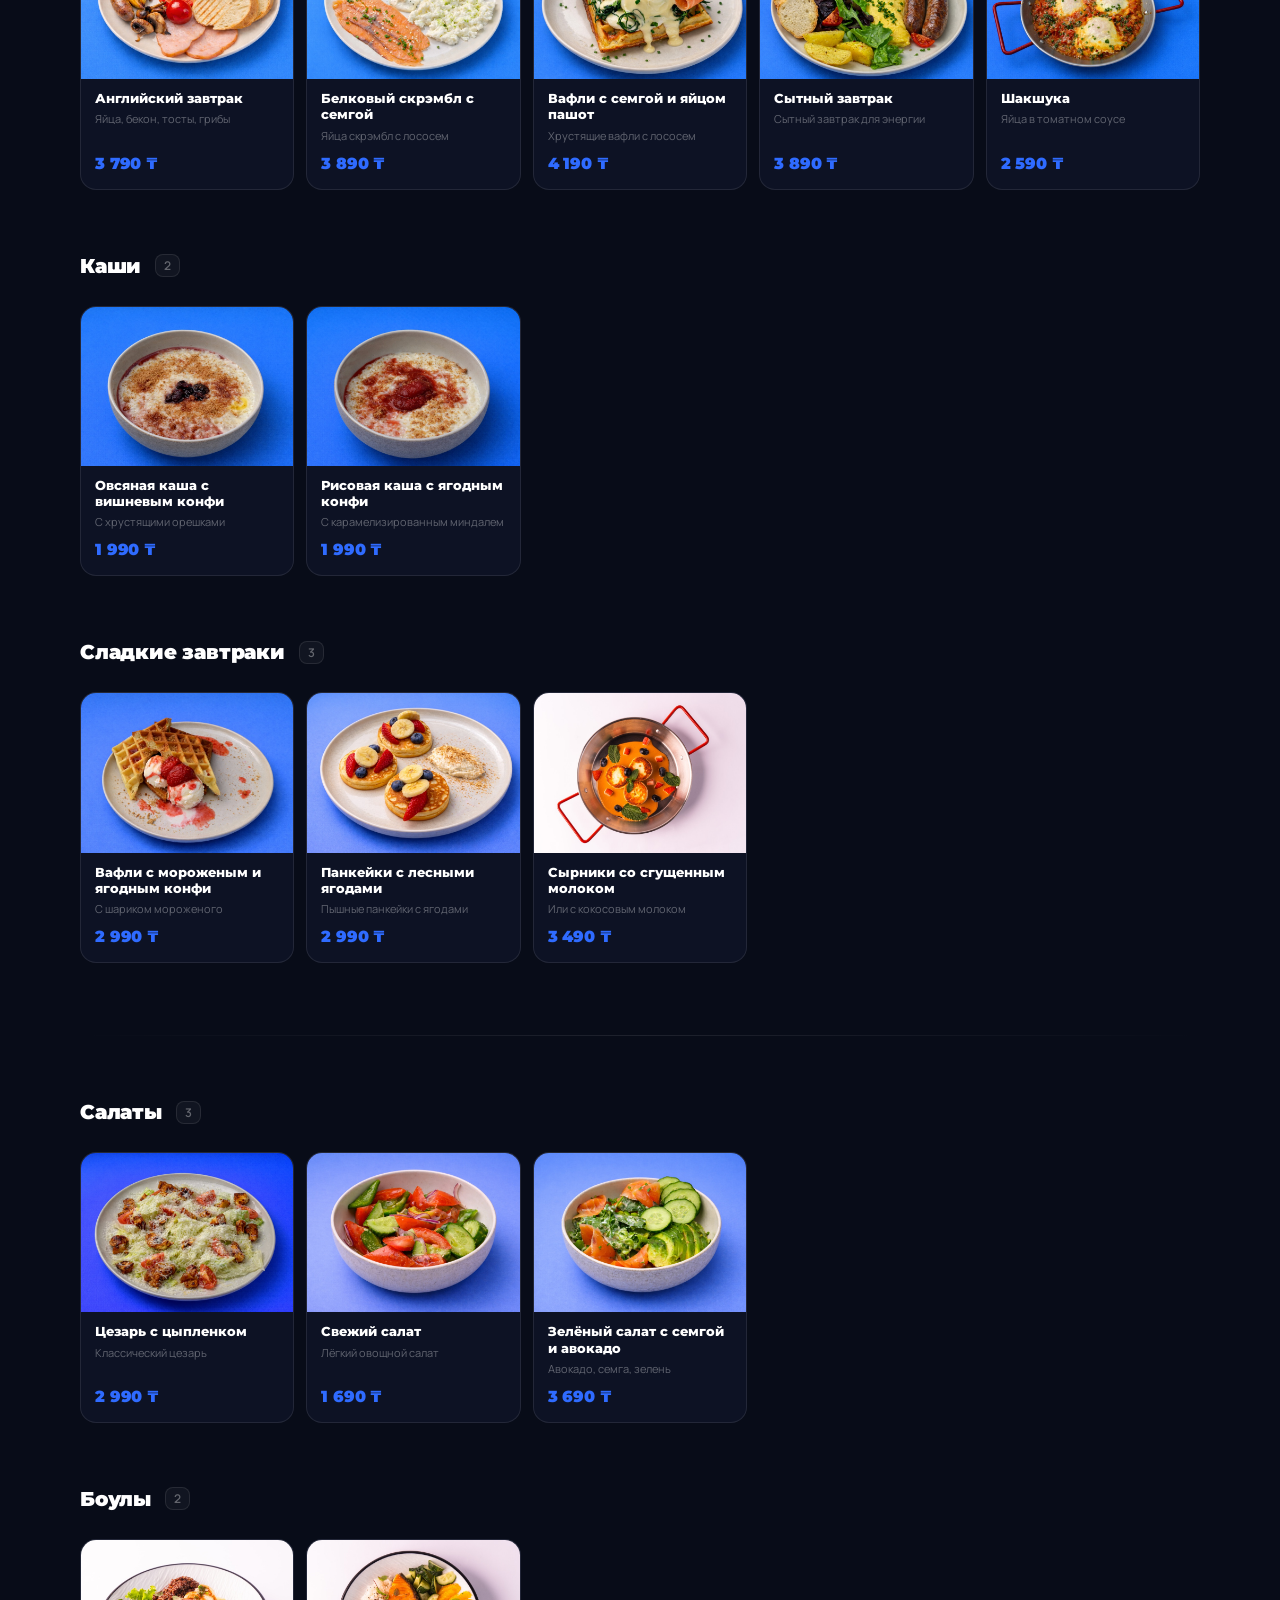
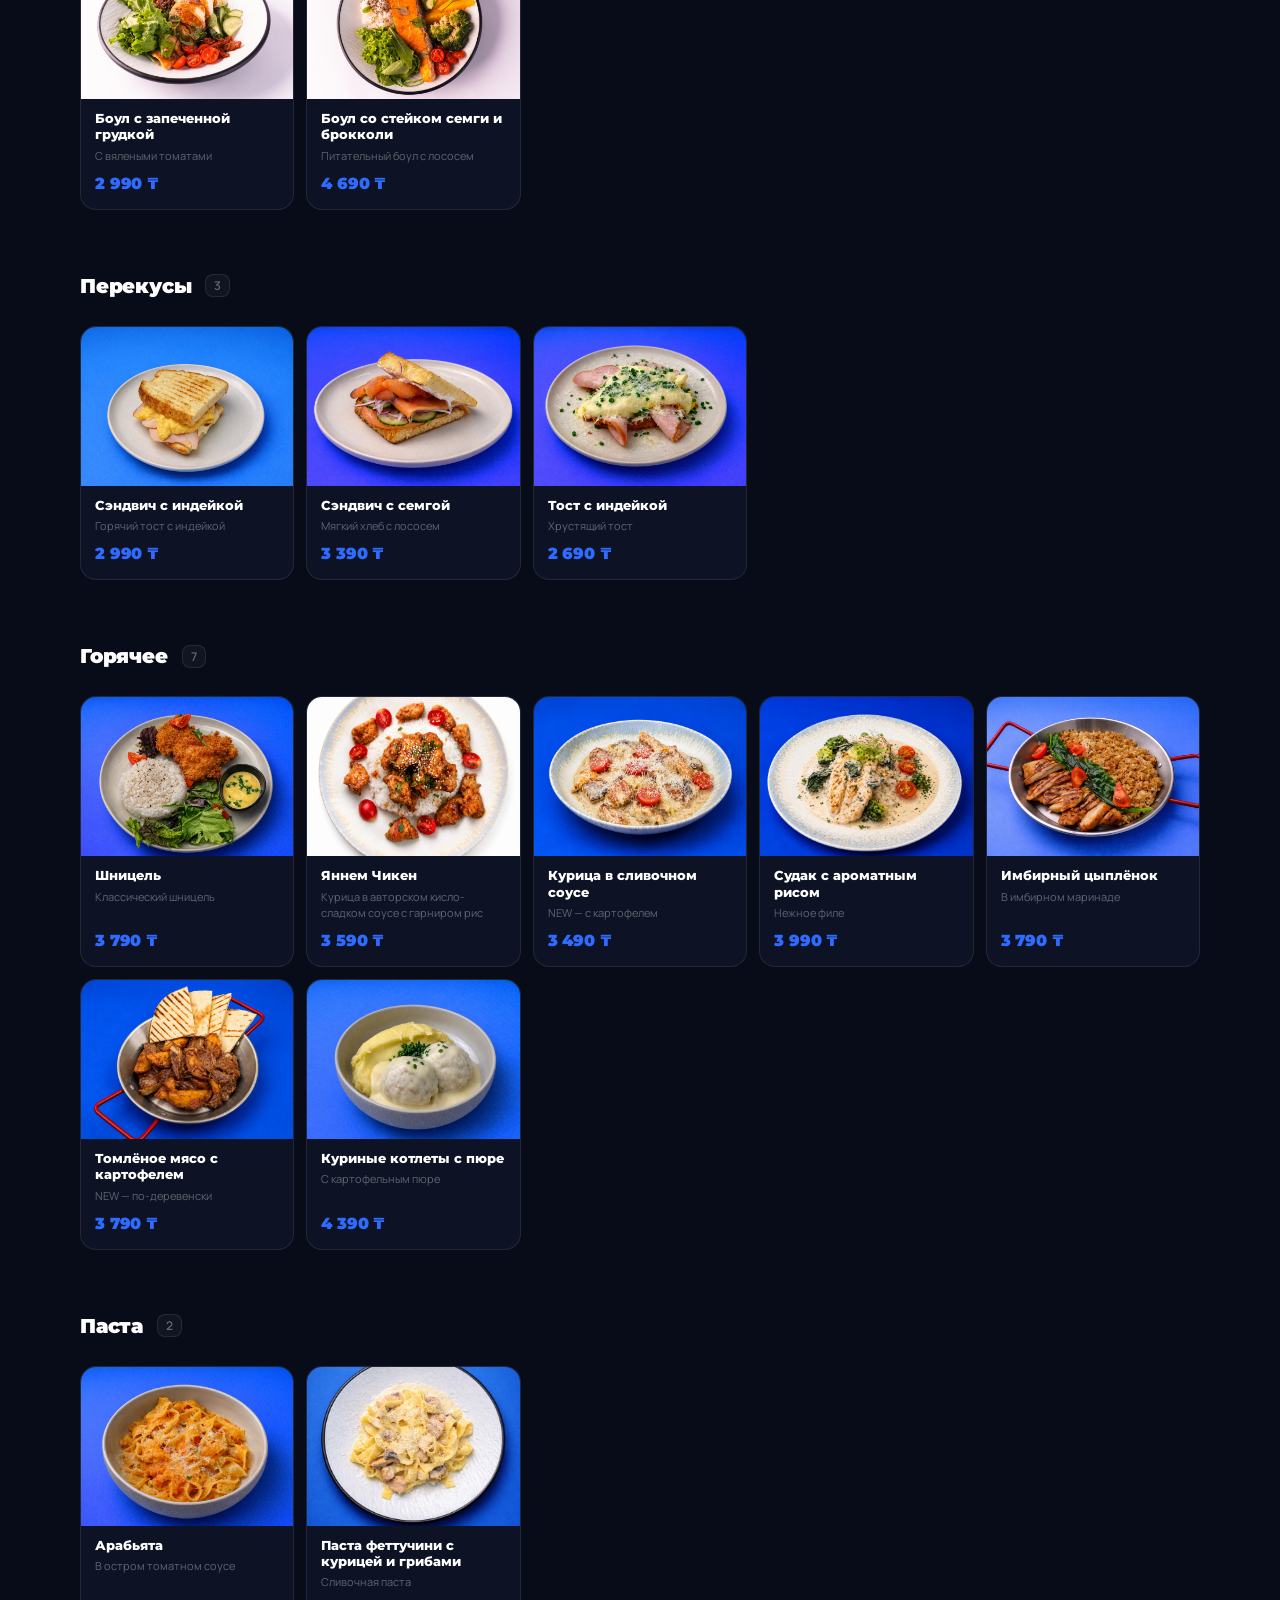
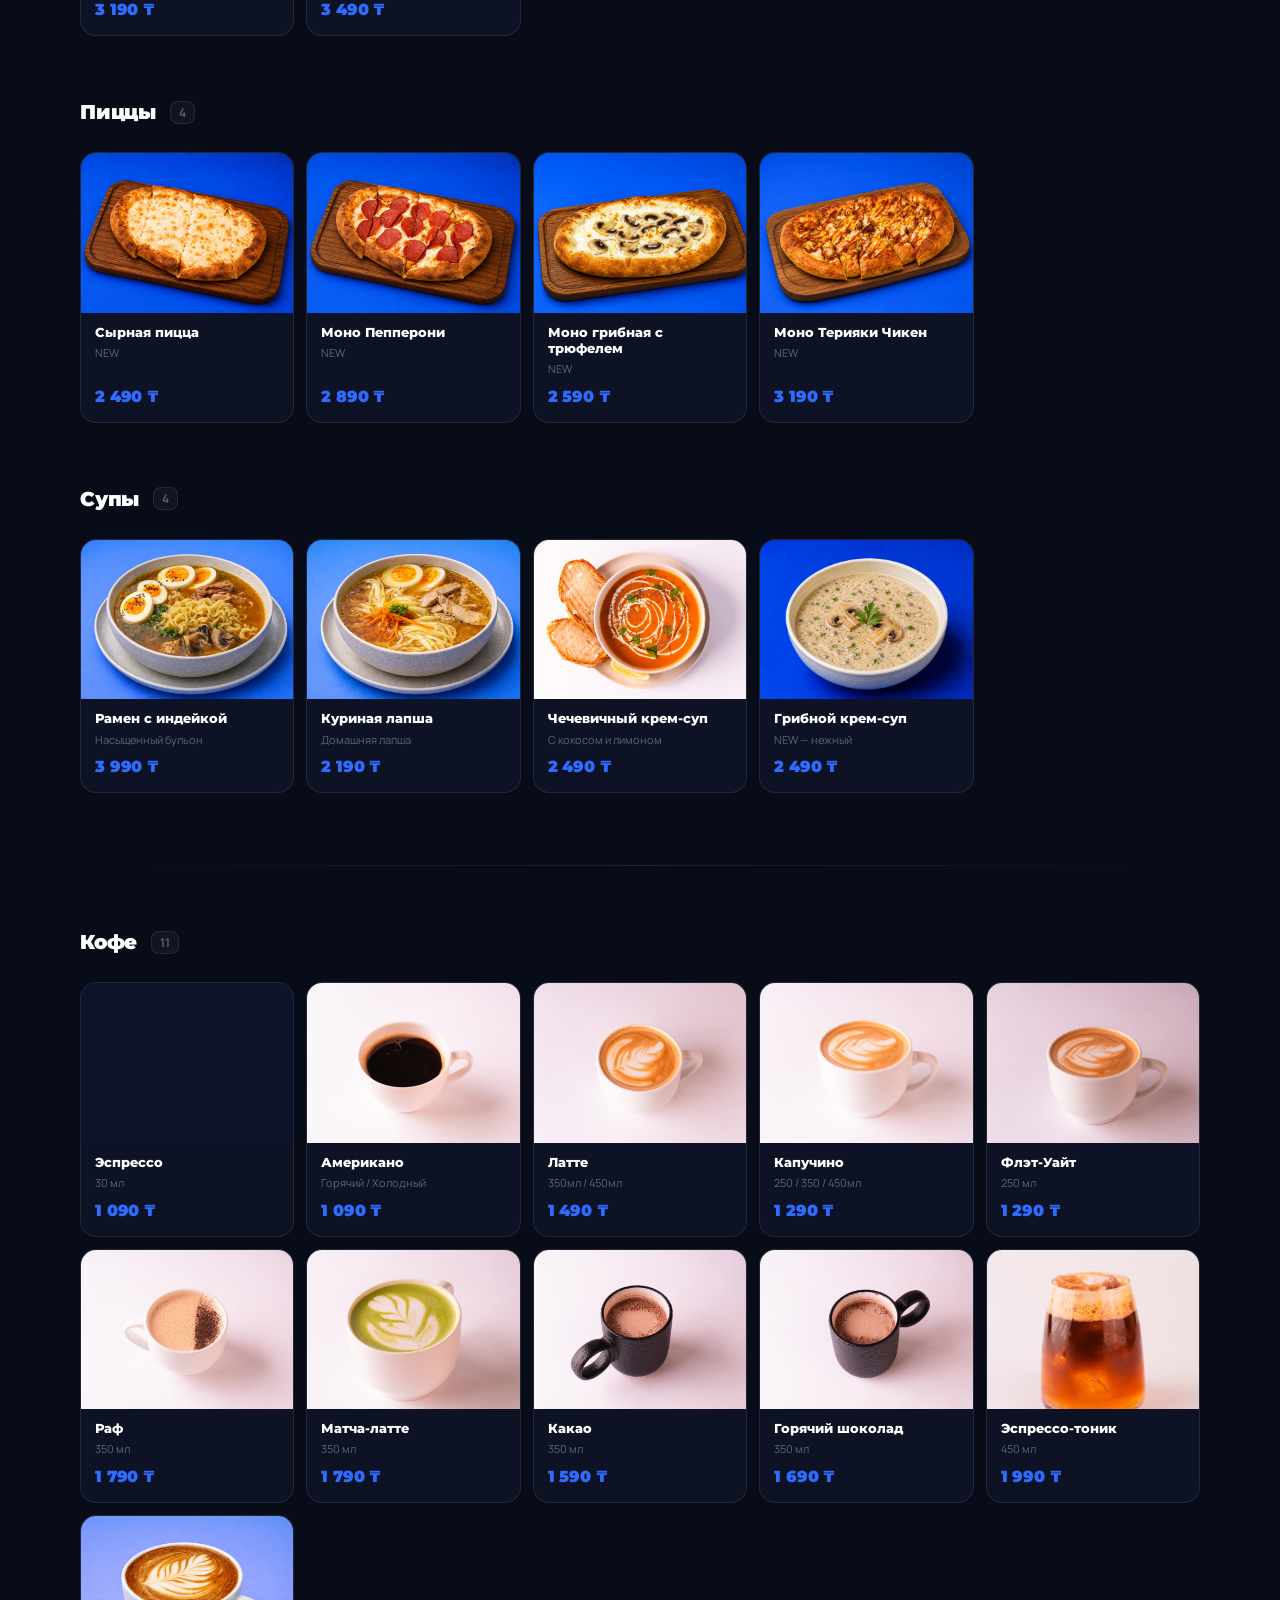
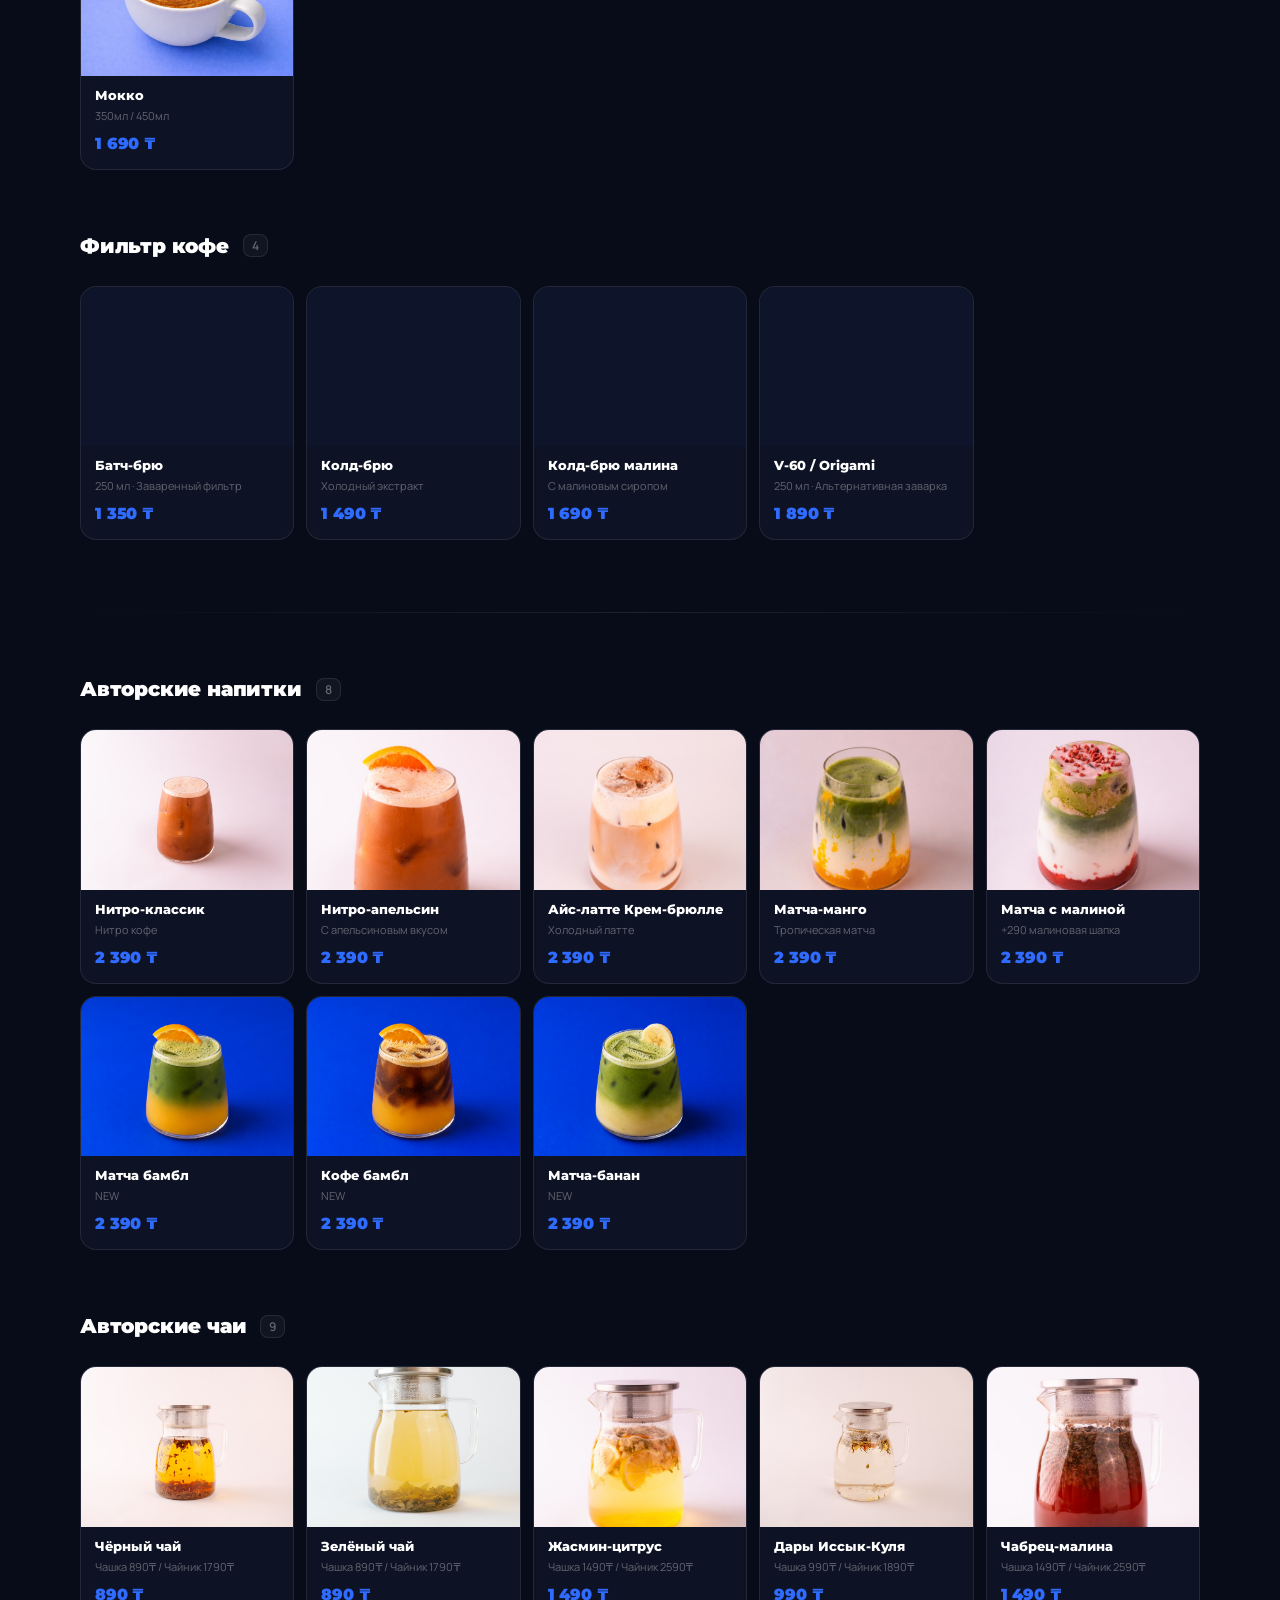
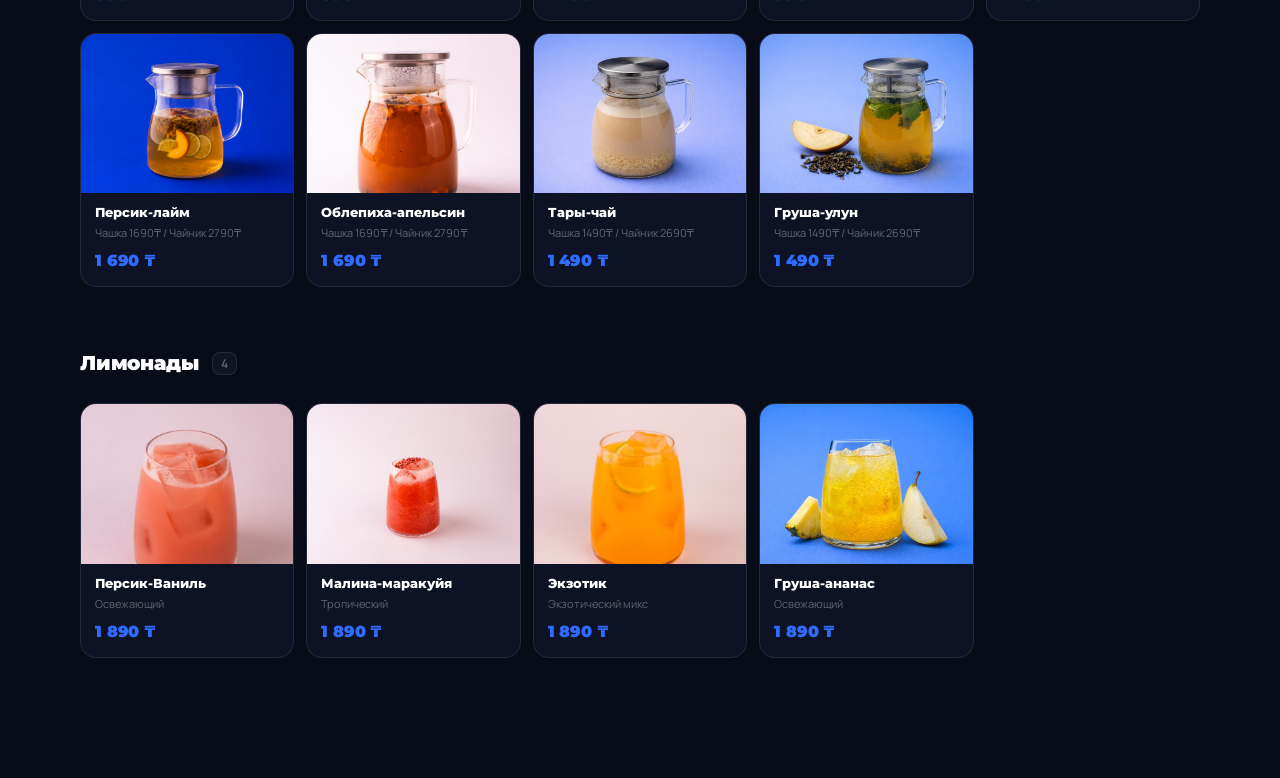
==== commit 49c10268: "Add sets category (7 sets) to QR menu and showcase page Co-Authored-By: Claude Sonnet 4.6 <noreply@a" ====
--- a/showcase.html
+++ b/showcase.html
@@ -286,6 +286,63 @@
       color:var(--blue-bright);letter-spacing:-.02em;
     }
 
+    /* ─── SETS ──────────────────────────────────────── */
+    #section-sets{padding:80px 80px 0;}
+    .sets-grid{
+      display:grid;
+      grid-template-columns:repeat(auto-fill,minmax(300px,1fr));
+      gap:16px;
+    }
+    .set-card{
+      position:relative;border-radius:var(--r-lg);overflow:hidden;
+      background:var(--navy-2);border:1px solid var(--border);
+      display:flex;flex-direction:column;
+      transition:transform .3s var(--ease),box-shadow .3s var(--ease),border-color .3s;
+    }
+    .set-card:hover{
+      transform:translateY(-5px);
+      box-shadow:0 24px 60px rgba(0,0,0,.5);
+      border-color:rgba(47,107,255,.3);
+    }
+    .set-card-img{width:100%;aspect-ratio:3/4;object-fit:cover;display:block;}
+    .set-card-img-ph{
+      width:100%;aspect-ratio:3/4;background:var(--navy-3);
+      display:flex;align-items:center;justify-content:center;
+      font-size:48px;opacity:.3;
+    }
+    .set-card-body{padding:20px 22px 24px;display:flex;flex-direction:column;gap:8px;}
+    .set-card-name{
+      font-family:var(--serif);font-size:20px;font-weight:900;
+      letter-spacing:-.01em;
+    }
+    .set-card-desc{font-size:12px;color:var(--text-60);line-height:1.6;}
+    .set-card-prices{display:flex;align-items:baseline;gap:10px;margin-top:4px;}
+    .set-card-old{
+      font-family:var(--serif);font-size:14px;font-weight:700;
+      color:var(--text-35);text-decoration:line-through;
+    }
+    .set-card-price{
+      font-family:var(--serif);font-size:26px;font-weight:900;
+      color:var(--blue-bright);letter-spacing:-.02em;
+    }
+    .set-save-badge{
+      position:absolute;top:14px;right:14px;
+      background:rgba(255,70,70,.9);backdrop-filter:blur(8px);
+      font-family:var(--serif);font-size:10px;font-weight:900;
+      letter-spacing:.1em;text-transform:uppercase;
+      color:#fff;padding:5px 12px;border-radius:100px;
+    }
+
+    @media(max-width:1024px){
+      #section-sets{padding-left:40px;padding-right:40px;}
+      .sets-grid{grid-template-columns:repeat(auto-fill,minmax(250px,1fr));}
+    }
+    @media(max-width:700px){
+      #section-sets{padding-left:24px;padding-right:24px;}
+      .sets-grid{grid-template-columns:1fr 1fr;}
+      .set-card-img,.set-card-img-ph{aspect-ratio:4/3;}
+    }
+
     /* ─── MENU CONTENT ─────────────────────────────── */
     .content{padding:0 0 120px;}
 
@@ -426,6 +483,15 @@
     <span class="sec-title" id="sec-title">Попробуй прямо сейчас</span>
   </div>
   <div class="seasonal-grid" id="seasonal-grid"></div>
+</div>
+
+<!-- SETS -->
+<div id="section-sets" class="section-anchor">
+  <div class="sec-header">
+    <span class="sec-label" id="sets-label">Выгодно</span>
+    <span class="sec-title" id="sets-title">Сеты</span>
+  </div>
+  <div class="sets-grid" id="sets-grid"></div>
 </div>
 
 <!-- MENU -->
@@ -466,6 +532,7 @@
 
 const NAV_GROUPS = [
   {id:'seasonal',  ru:'Сезонное',  kz:'Маусымдық', en:'Seasonal'},
+  {id:'sets',      ru:'Сеты',     kz:'Сеттер',    en:'Sets'},
   {id:'breakfast', ru:'Завтраки',  kz:'Таңғы ас',  en:'Breakfast', cats:['breakfast','porridge','sweet']},
   {id:'food',      ru:'Еда',       kz:'Тағам',      en:'Food',      cats:['salads','bowls','snacks','main','pasta','pizza','soups']},
   {id:'coffee',    ru:'Кофе',      kz:'Кофе',       en:'Coffee',    cats:['coffee','filter']},
@@ -611,12 +678,46 @@
   });
 }
 
+// ── SETS ───────────────────────────────────────────
+function renderSets(){
+  const labels={ru:'Выгодно',kz:'Тиімді',en:'Best value'};
+  const titles={ru:'Сеты',kz:'Сеттер',en:'Sets'};
+  document.getElementById('sets-label').textContent=labels[lang];
+  document.getElementById('sets-title').textContent=titles[lang];
+
+  const setsCat=window.MENU.find(c=>c.id==='sets');
+  if(!setsCat)return;
+
+  document.getElementById('sets-grid').innerHTML=setsCat.items.map(item=>{
+    const imgSrc=ph(item.id);
+    const save=item.oldPrice-item.price;
+    const dk='desc'+lang[0].toUpperCase()+lang.slice(1);
+    const desc=item[dk]||item.descRu||'';
+    const nameKey='name'+lang[0].toUpperCase()+lang.slice(1);
+    const name=item[nameKey]||item.nameRu;
+    return `<div class="set-card">
+      ${imgSrc
+        ?`<img class="set-card-img" src="${imgSrc}" alt="${name}" loading="lazy">`
+        :`<div class="set-card-img-ph">🍽️</div>`}
+      <div class="set-save-badge">−${fmt(save)}</div>
+      <div class="set-card-body">
+        <div class="set-card-name">${name}</div>
+        <div class="set-card-desc">${desc}</div>
+        <div class="set-card-prices">
+          <span class="set-card-old">${fmt(item.oldPrice)}</span>
+          <span class="set-card-price">${fmt(item.price)}</span>
+        </div>
+      </div>
+    </div>`;
+  }).join('');
+}
+
 // ── LANG ───────────────────────────────────────────
 function setLang(l){
   lang=l;
   document.querySelectorAll('.lang-btn').forEach(b=>b.classList.toggle('active',b.textContent===({ru:'РУС',kz:'ҚАЗ',en:'ENG'}[l])));
   document.querySelectorAll('[data-ru]').forEach(el=>el.textContent=el.dataset[l]||el.dataset.ru);
-  renderHero();renderSeasonalCards();renderNav();
+  renderHero();renderSeasonalCards();renderSets();renderNav();
 }
 
 // ── FLIP CARD CYCLE ────────────────────────────────
@@ -634,7 +735,7 @@
 });
 
 window.addEventListener('scroll',updateActiveTab,{passive:true});
-renderNav();renderHero();renderSeasonalCards();renderMenu();
+renderNav();renderHero();renderSeasonalCards();renderSets();renderMenu();
 </script>
 </body>
 </html>
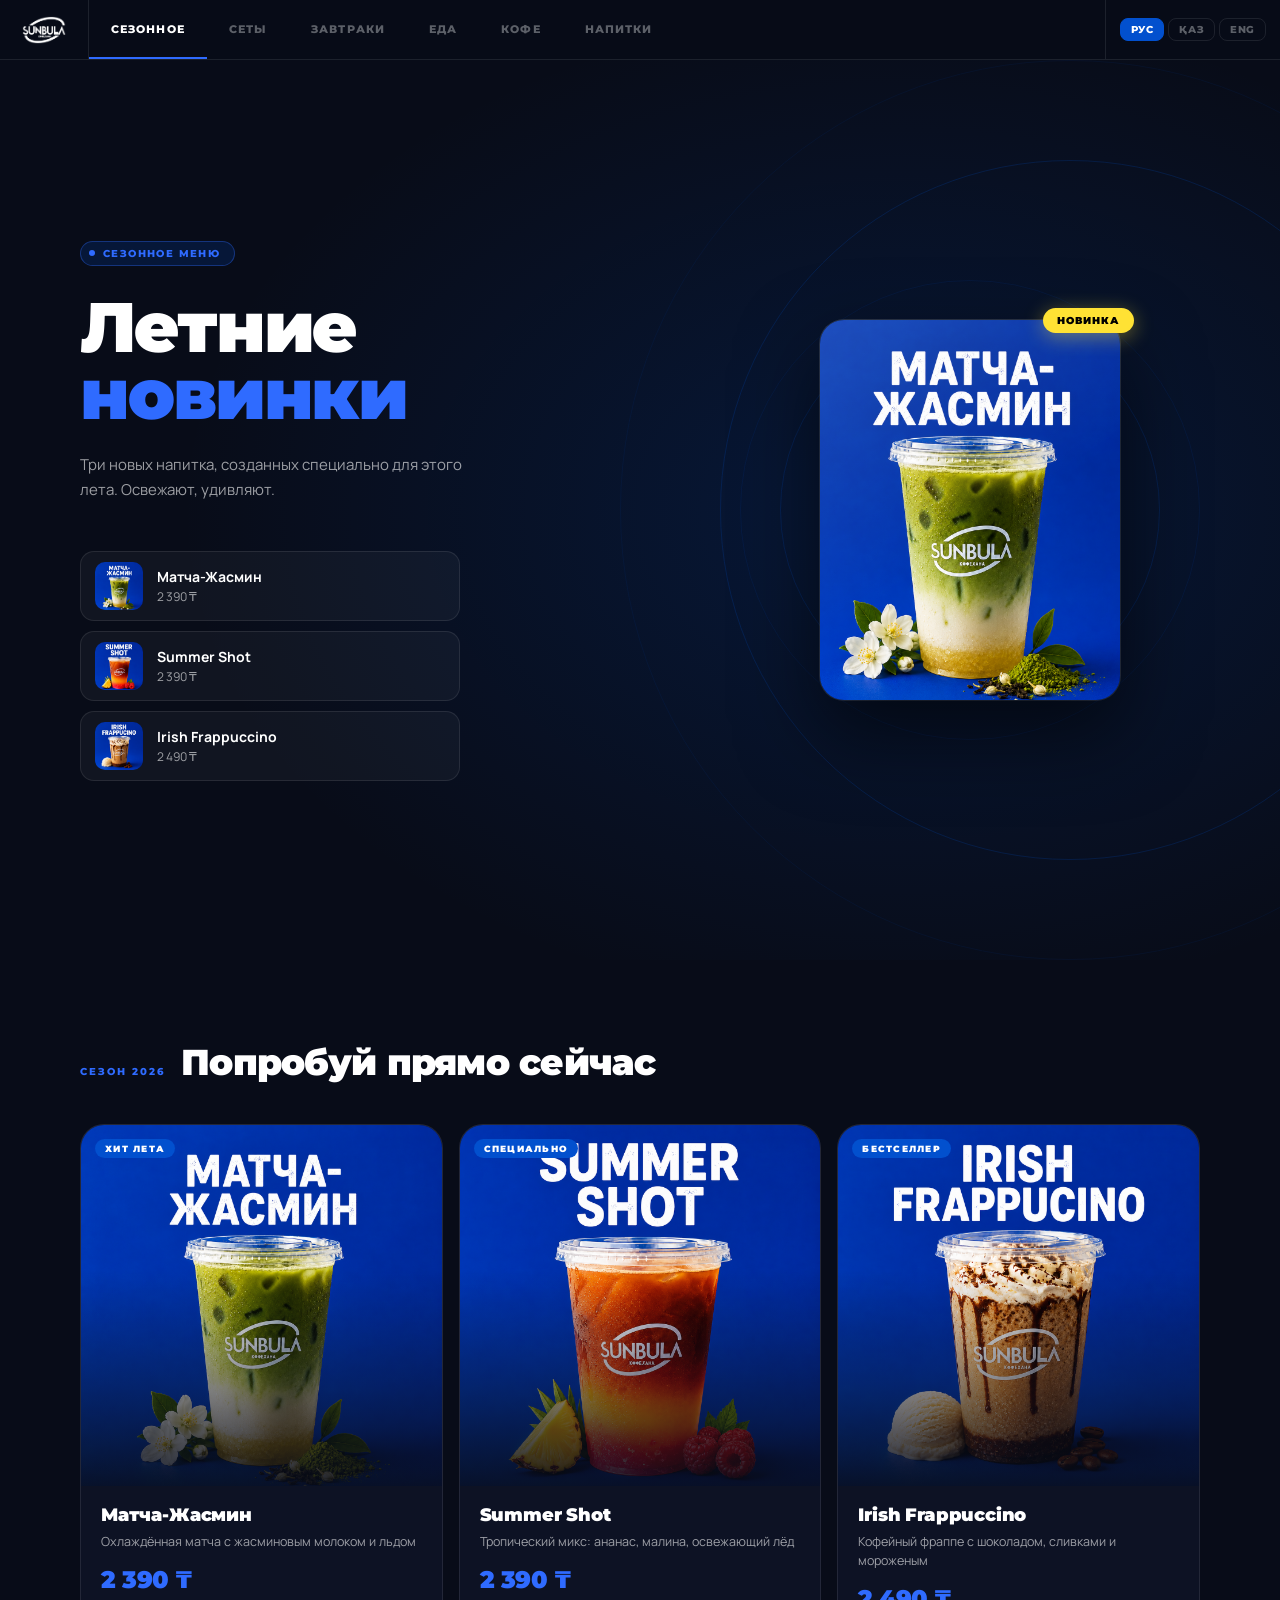
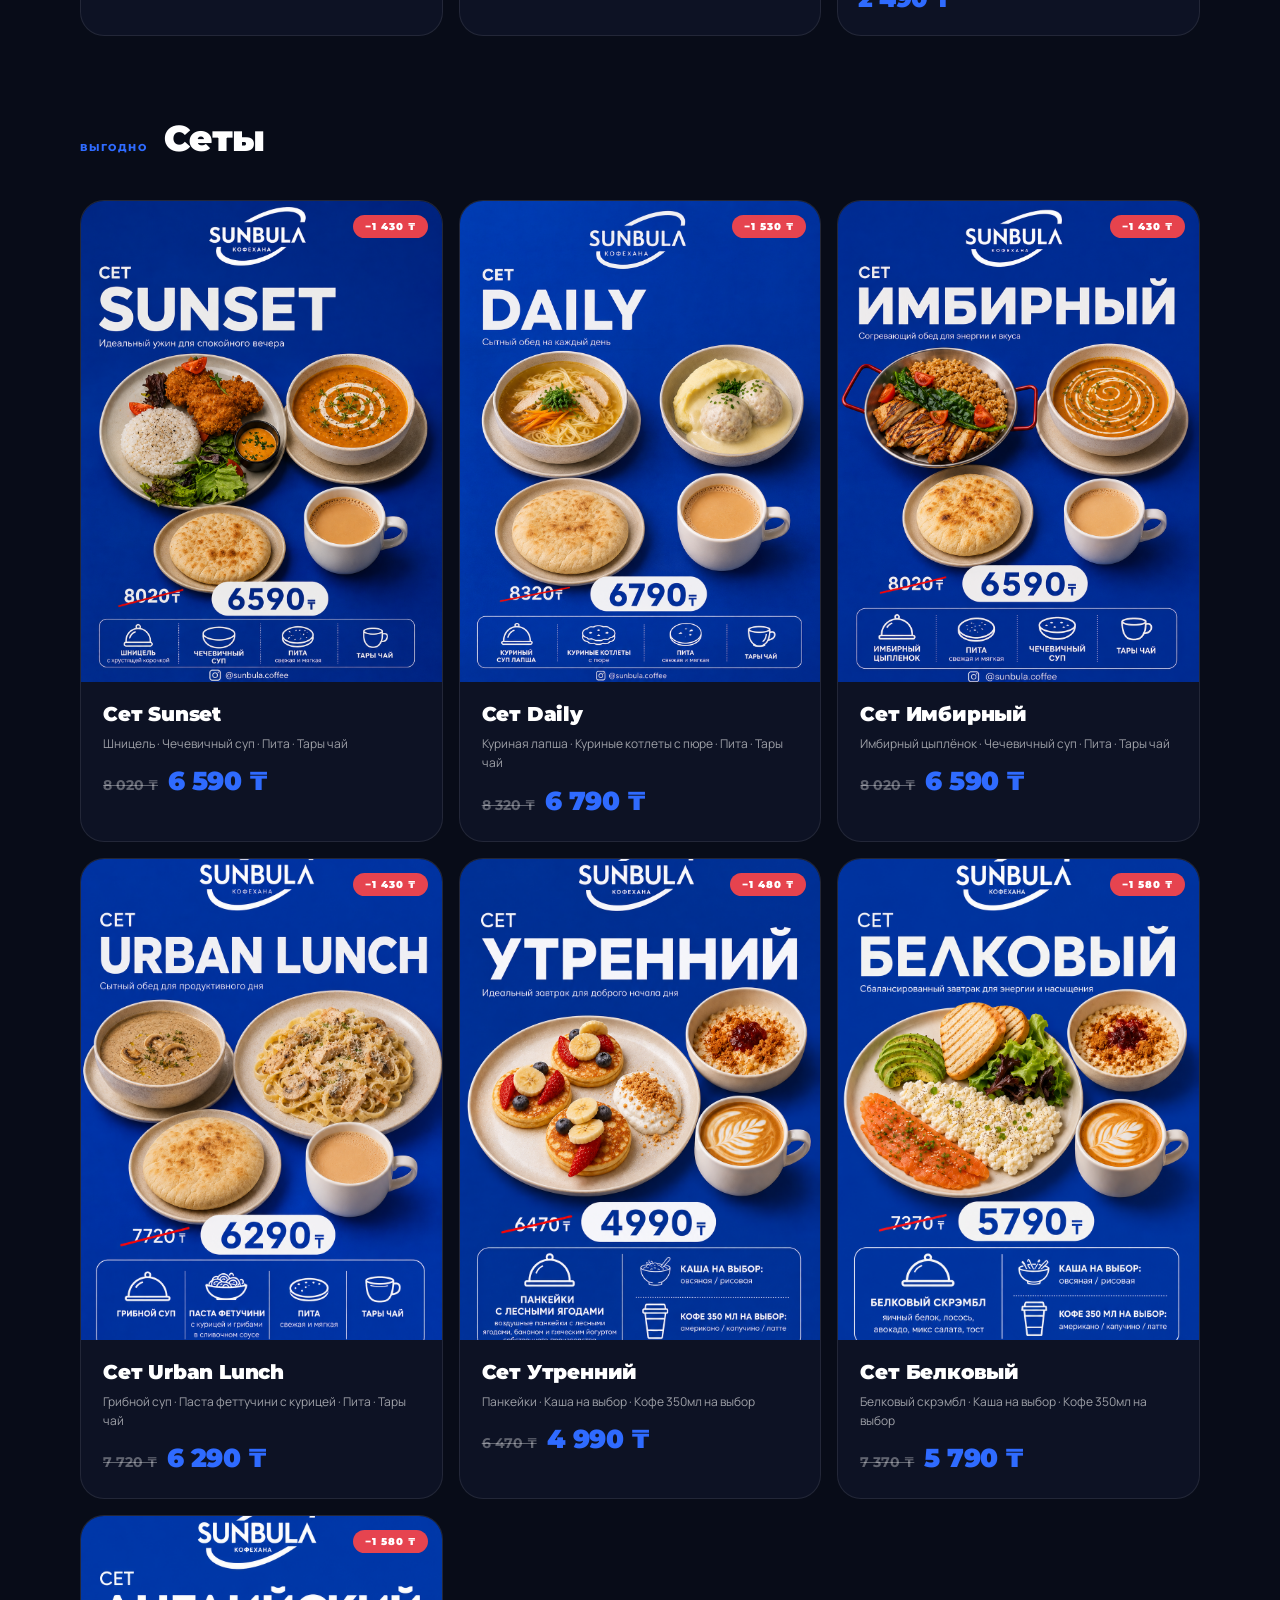
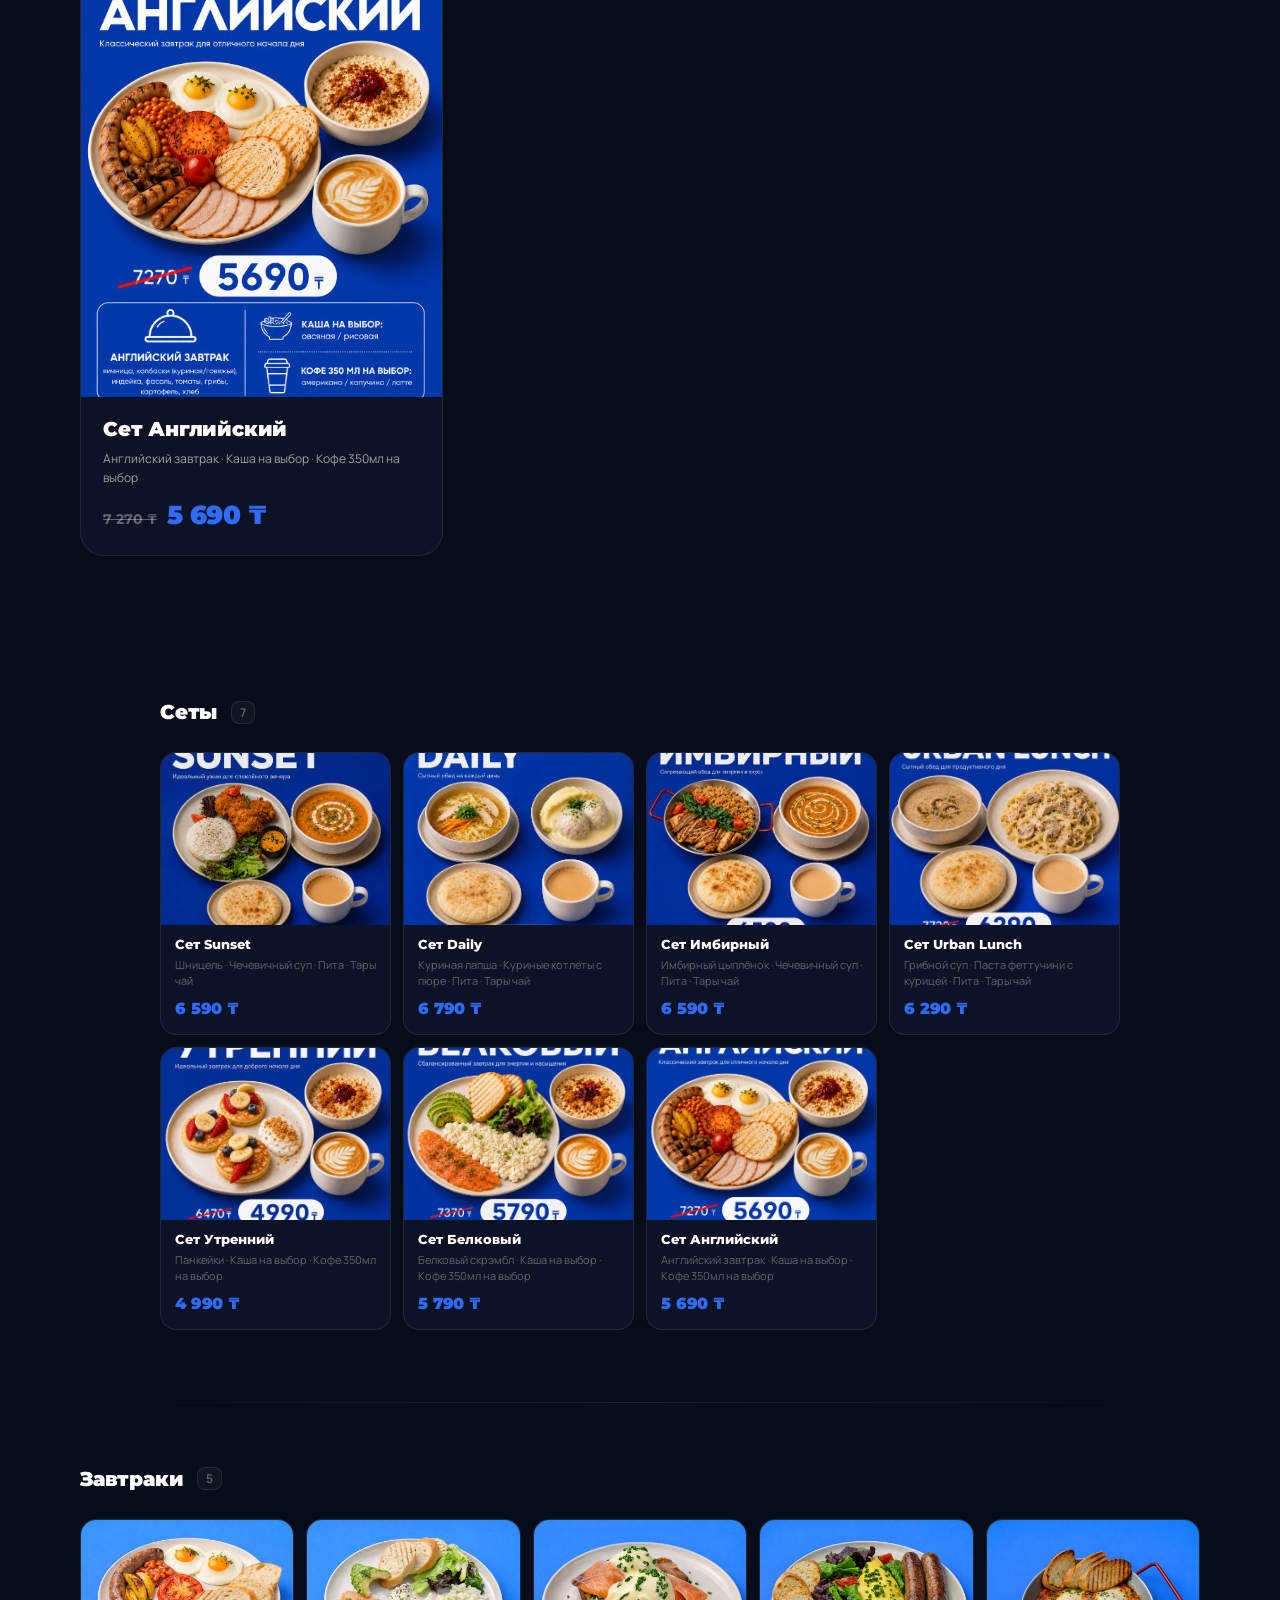
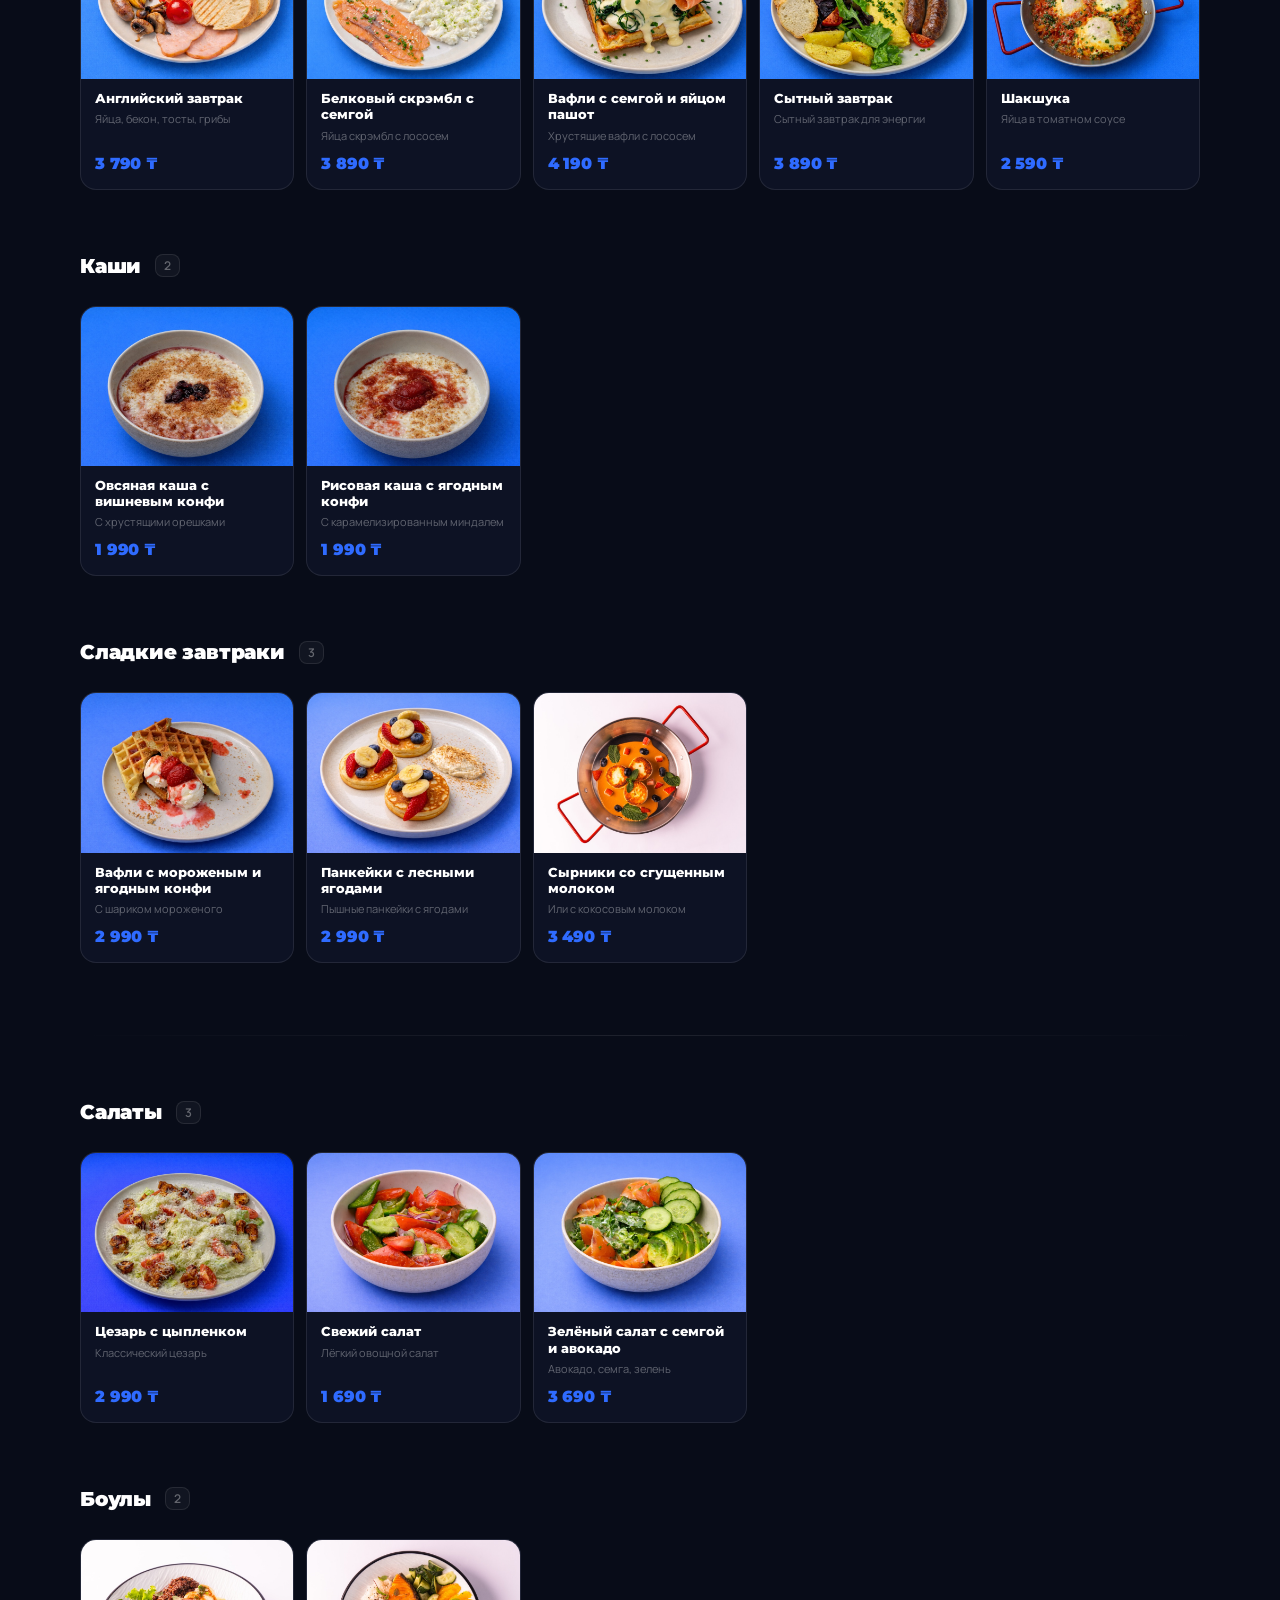
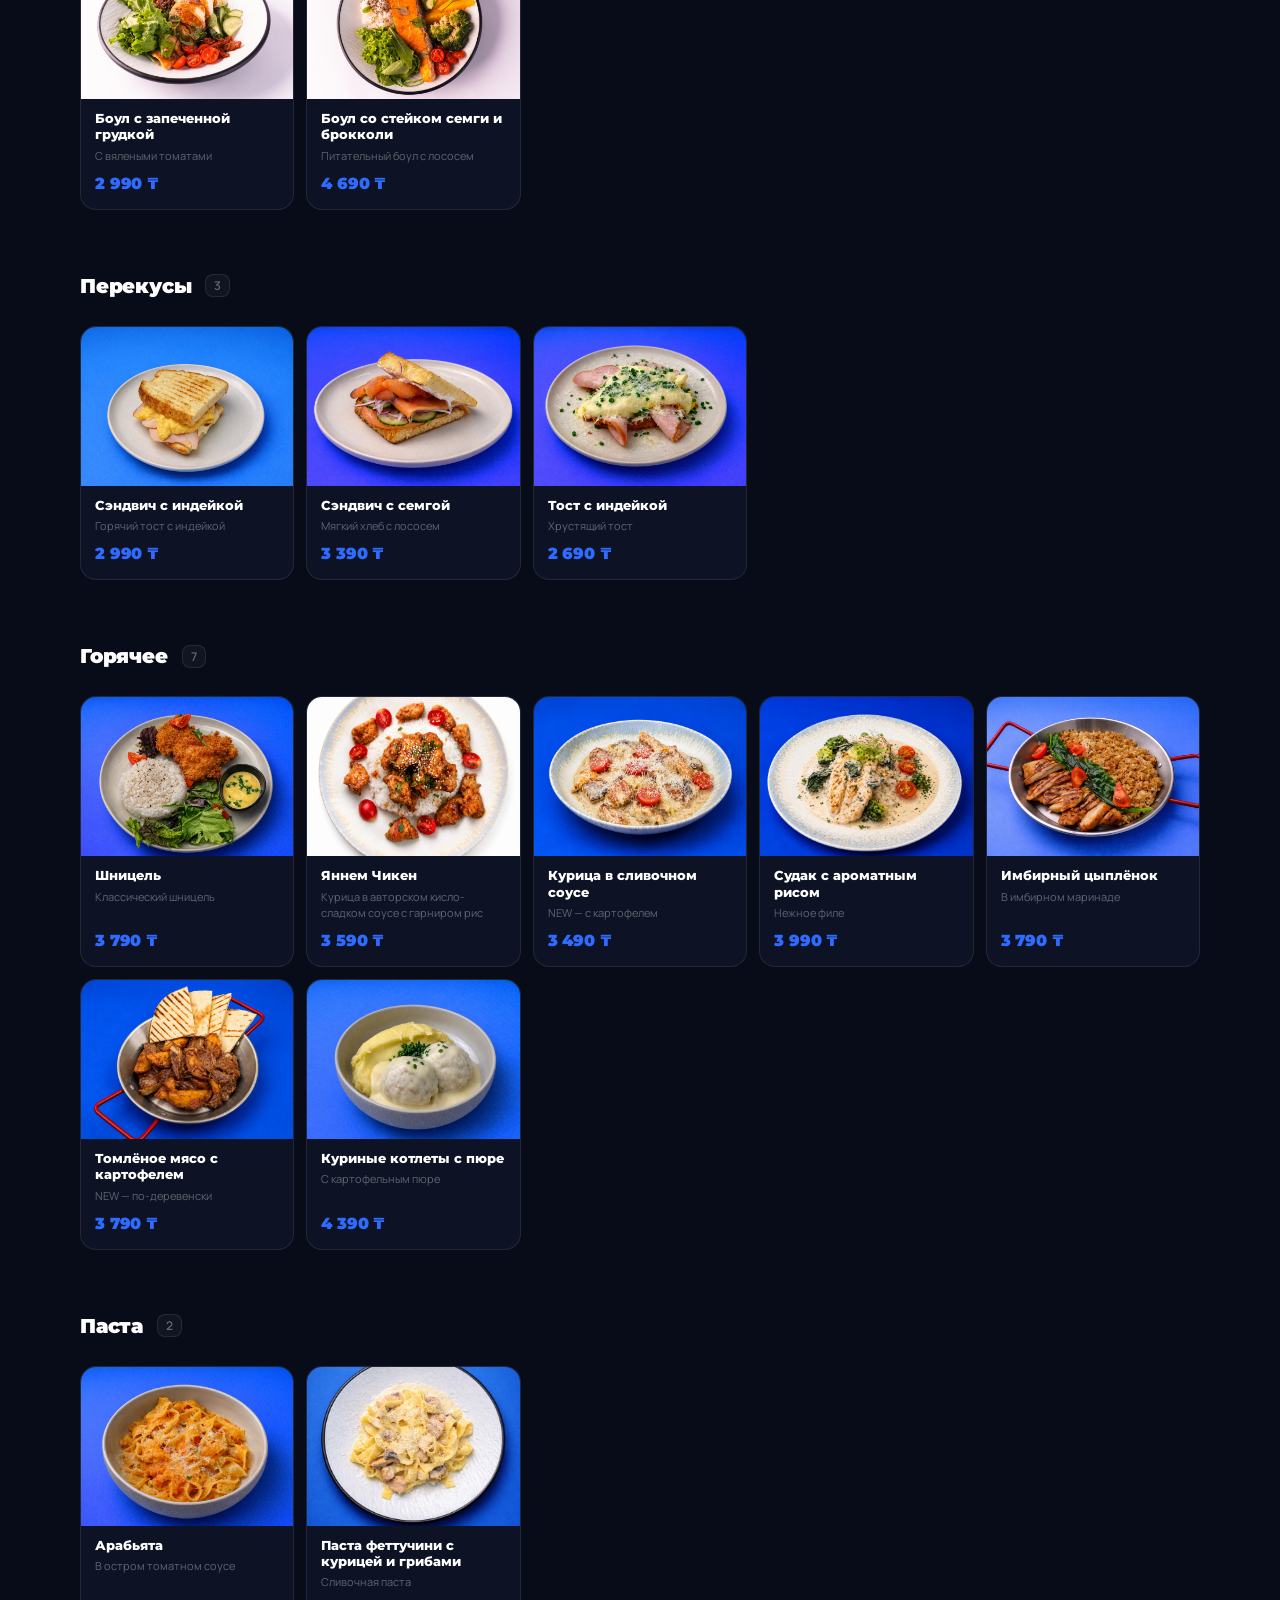
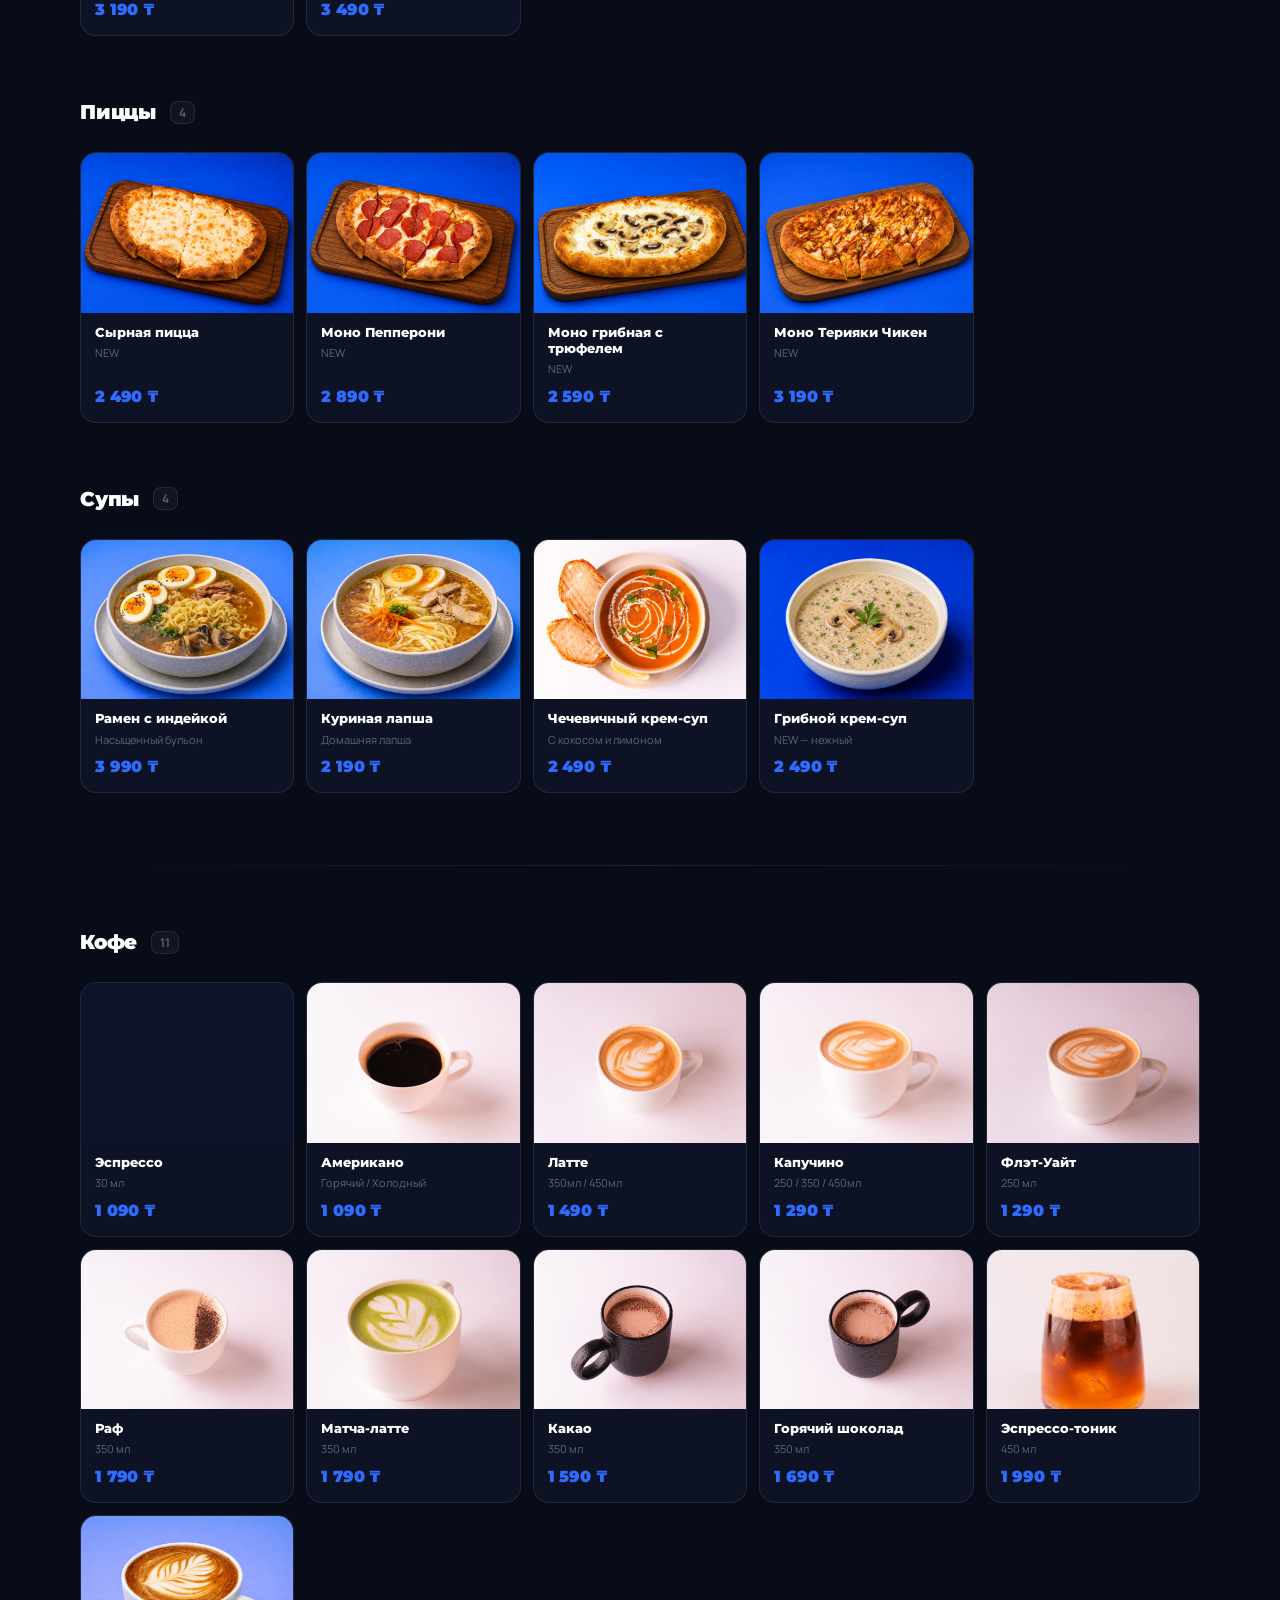
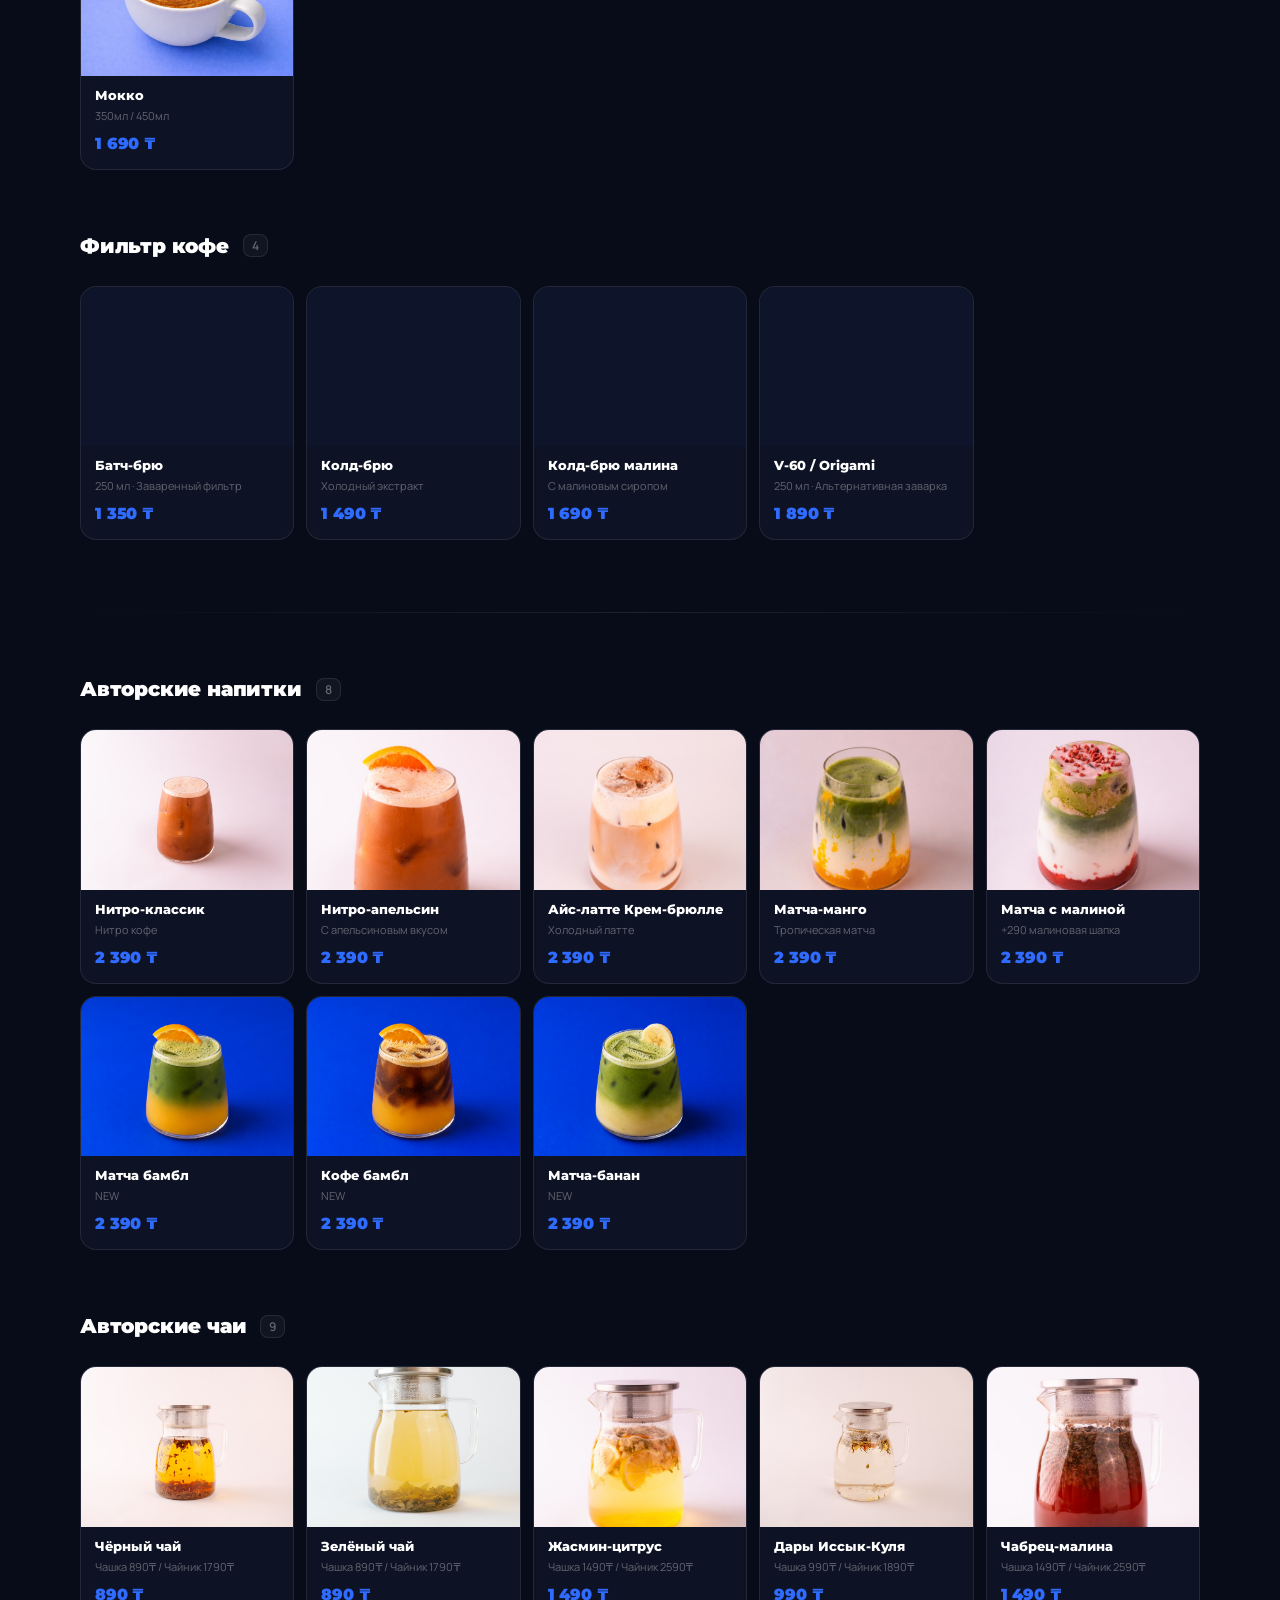
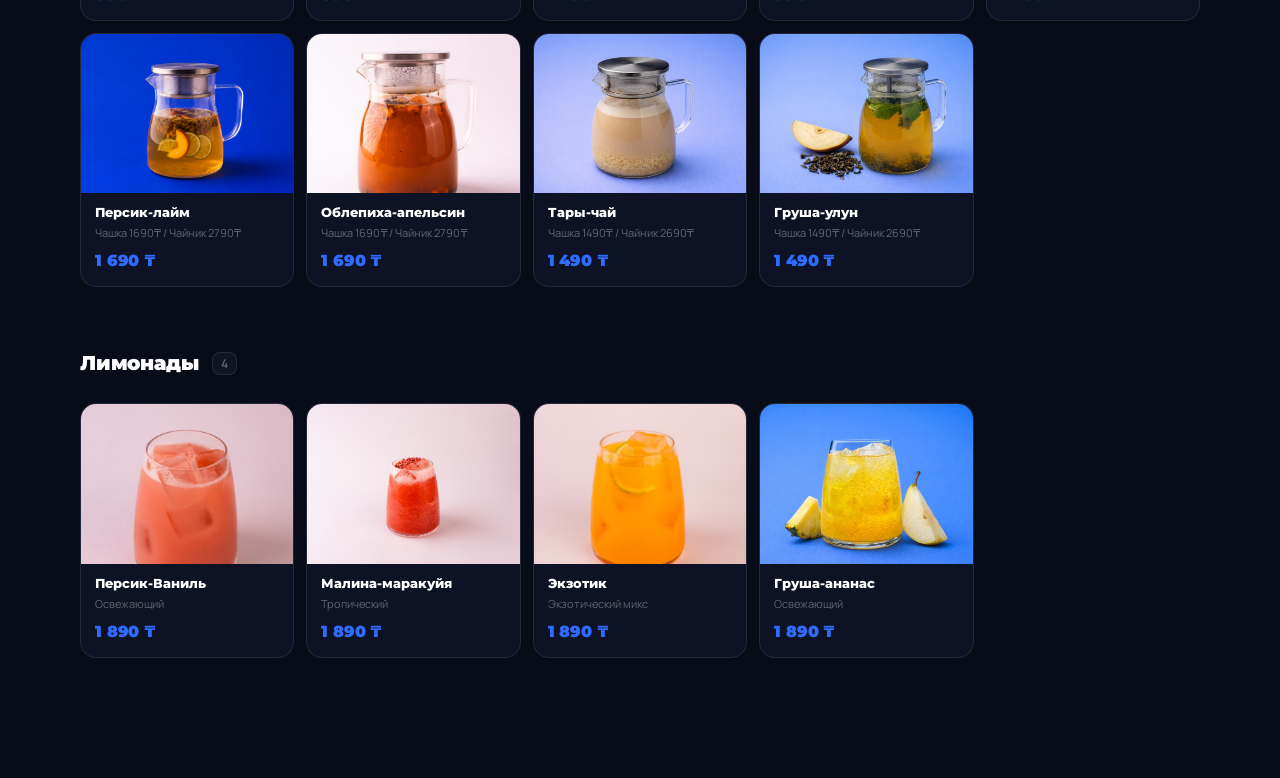
==== commit 0992b49e: "Mobile-first responsive improvements for phones (480px, 700px breakpoints) Co-Authored-By: Claude So" ====
--- a/showcase.html
+++ b/showcase.html
@@ -420,12 +420,54 @@
       .seasonal-grid{grid-template-columns:1fr 1fr;}
     }
     @media(max-width:700px){
-      #section-seasonal{padding:48px 24px;}
-      .hero-title{font-size:clamp(40px,10vw,60px);}
+      #section-seasonal{padding:40px 20px;gap:32px;}
+      .hero-title{font-size:clamp(36px,9vw,56px);}
+      .seasonal-grid{grid-template-columns:1fr 1fr;}
+      #section-seasonal-cards,.cat-block,#section-sets{padding-left:16px;padding-right:16px;}
+      .group-sep{margin-left:16px;margin-right:16px;}
+      .card-grid{grid-template-columns:1fr 1fr;gap:8px;}
+      .hero-right{display:none;}
+      .hero-pills{gap:8px;}
+      .hero-pill{padding:8px 12px;}
+      .hero-pill-img{width:40px;height:40px;}
+      .hero-sub{margin-bottom:28px;}
+      .sec-title{font-size:24px;}
+      .s-name{font-size:15px;}
+      .s-price{font-size:20px;}
+      .cat-name-el{font-size:17px;}
+      .cat-block{padding-top:40px;}
+      .group-sep{margin-top:40px;}
+      #section-seasonal-cards{padding-top:40px;}
+      #section-sets{padding-top:40px;}
+      .sets-grid{grid-template-columns:1fr 1fr;gap:10px;}
+      .set-card-body{padding:12px 14px 16px;}
+      .set-card-name{font-size:13px;}
+      .set-card-desc{font-size:10px;}
+      .set-card-price{font-size:18px;}
+      .set-card-old{font-size:11px;}
+      .set-save-badge{font-size:8px;padding:4px 8px;top:8px;right:8px;}
+      .m-card-name{font-size:11.5px;}
+      .m-card-price{font-size:14px;}
+      .m-card-body{padding:8px 10px 12px;}
+    }
+    @media(max-width:480px){
+      :root{--nav-h:52px;}
+      #nav-logo{padding:0 12px;}
+      #nav-logo img{height:22px;}
+      .lang-btn{padding:3px 7px;font-size:9px;}
+      #nav-lang{padding:0 8px;gap:3px;}
+      #section-seasonal{padding:32px 16px;}
+      .hero-tag{margin-bottom:16px;}
+      .hero-tag-text{font-size:9px;}
+      .hero-title{font-size:clamp(32px,8.5vw,48px);margin-bottom:14px;}
+      .hero-sub{font-size:13px;margin-bottom:20px;}
+      .hero-pill-name{font-size:13px;}
+      .hero-pill-price{font-size:11px;}
       .seasonal-grid{grid-template-columns:1fr;}
-      #section-seasonal-cards,.cat-block{padding-left:24px;padding-right:24px;}
-      .group-sep{margin-left:24px;margin-right:24px;}
-      .card-grid{grid-template-columns:repeat(auto-fill,minmax(150px,1fr));}
+      .s-card-img-wrap{aspect-ratio:16/9;}
+      .sets-grid{grid-template-columns:1fr;}
+      .set-card-img,.set-card-img-ph{aspect-ratio:16/9;}
+      .card-grid{grid-template-columns:1fr 1fr;gap:7px;}
     }
   </style>
 </head>
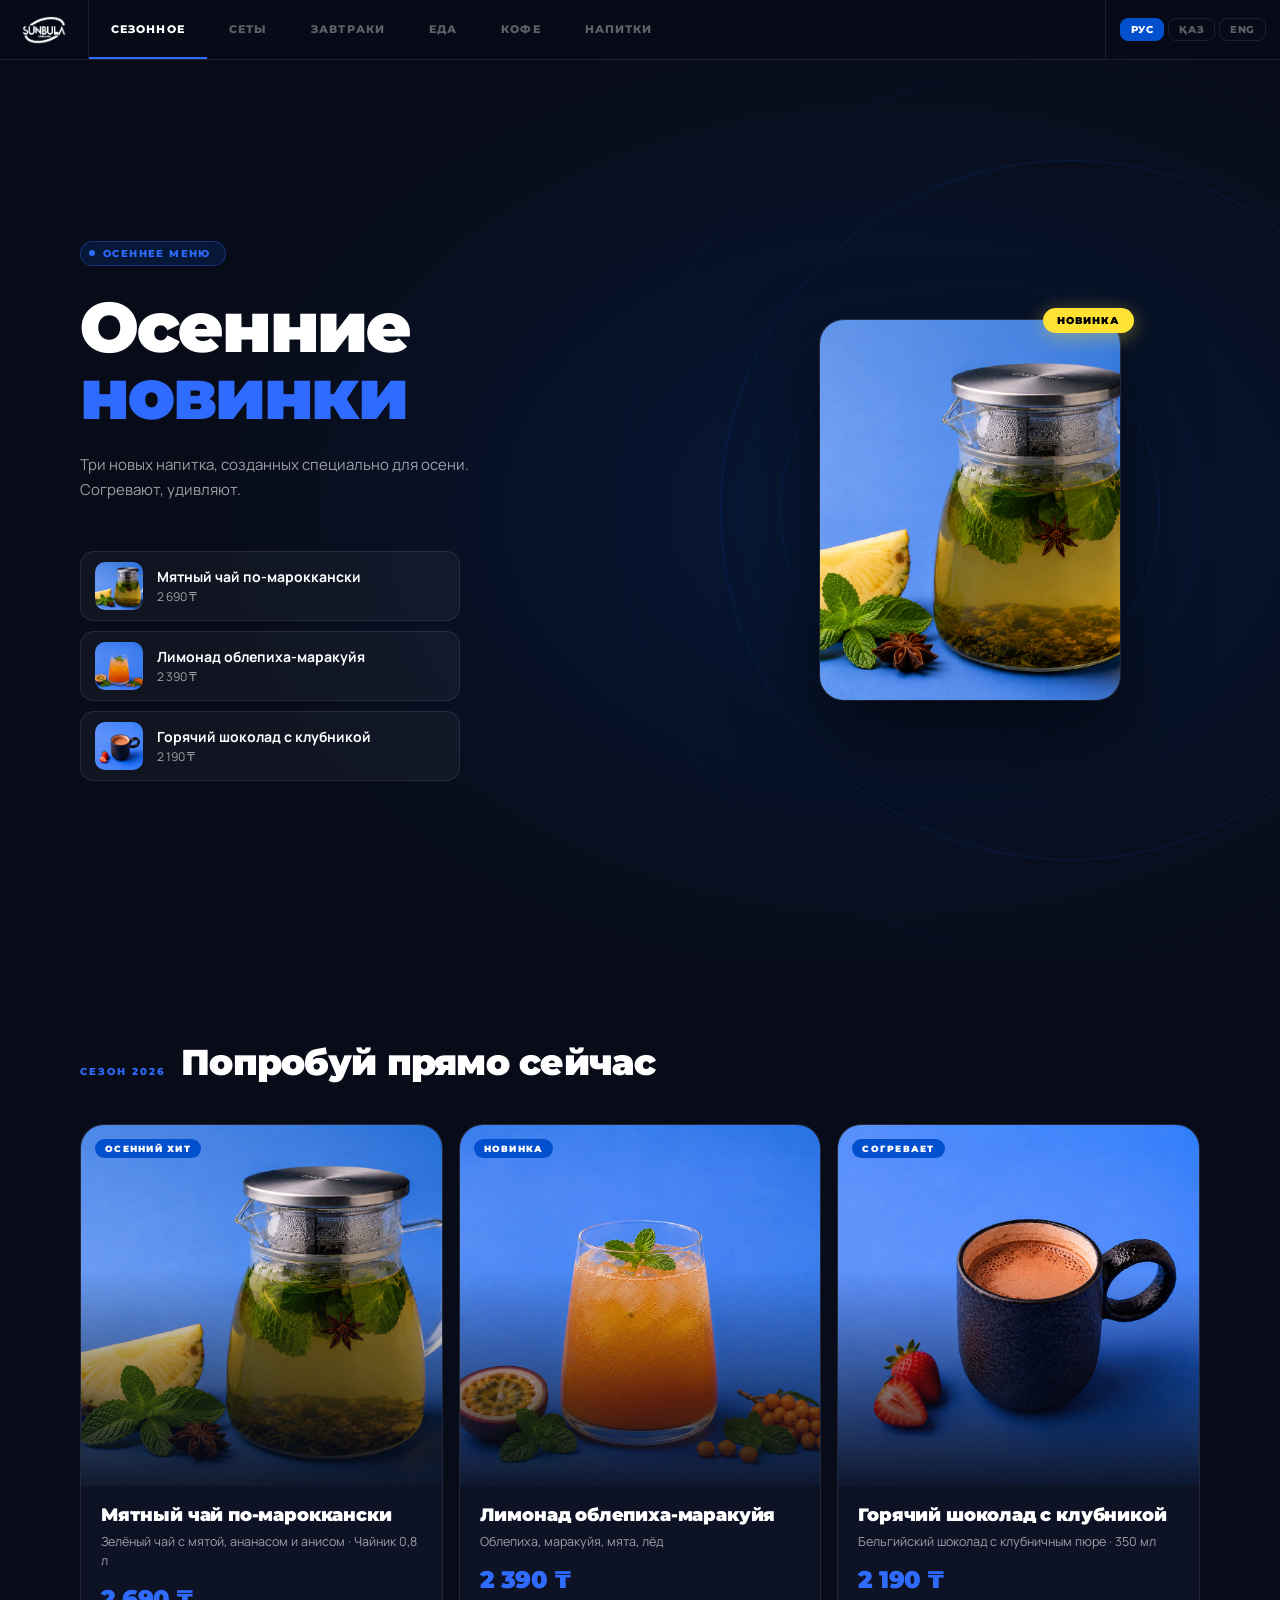
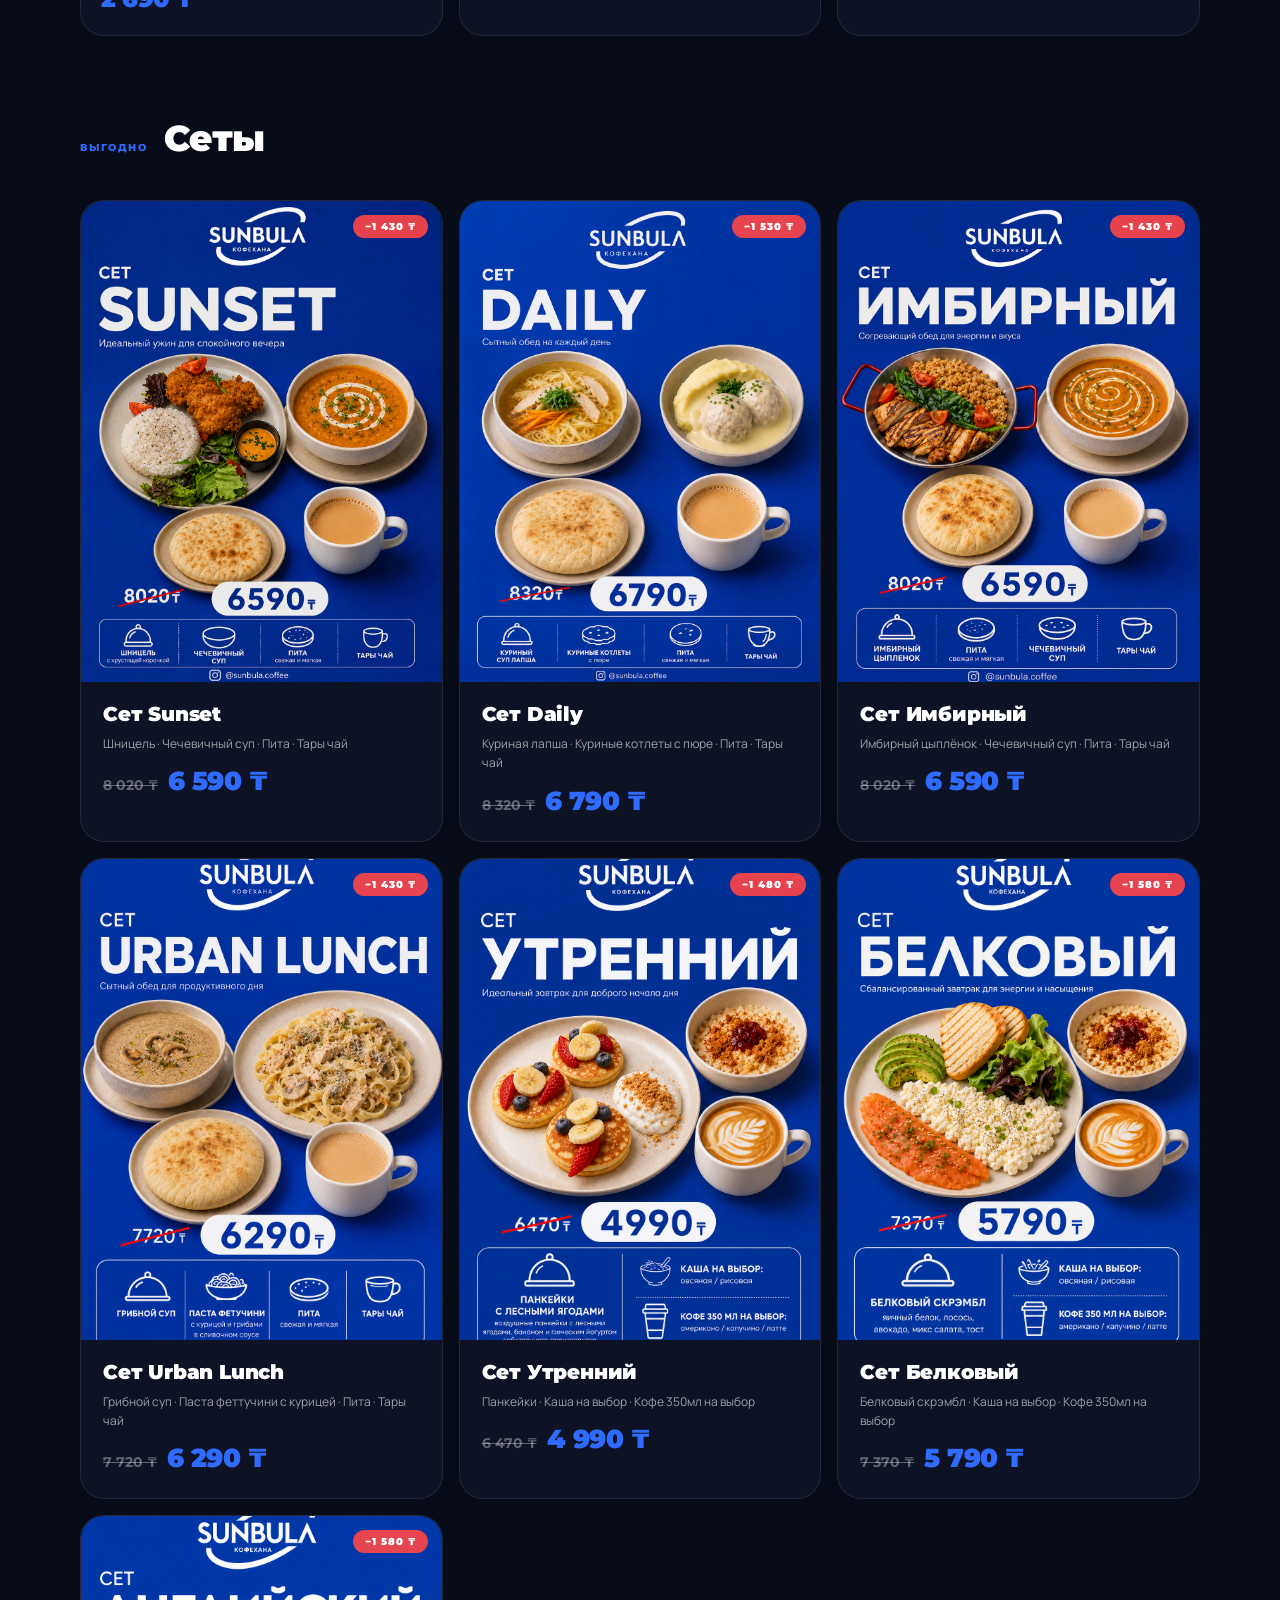
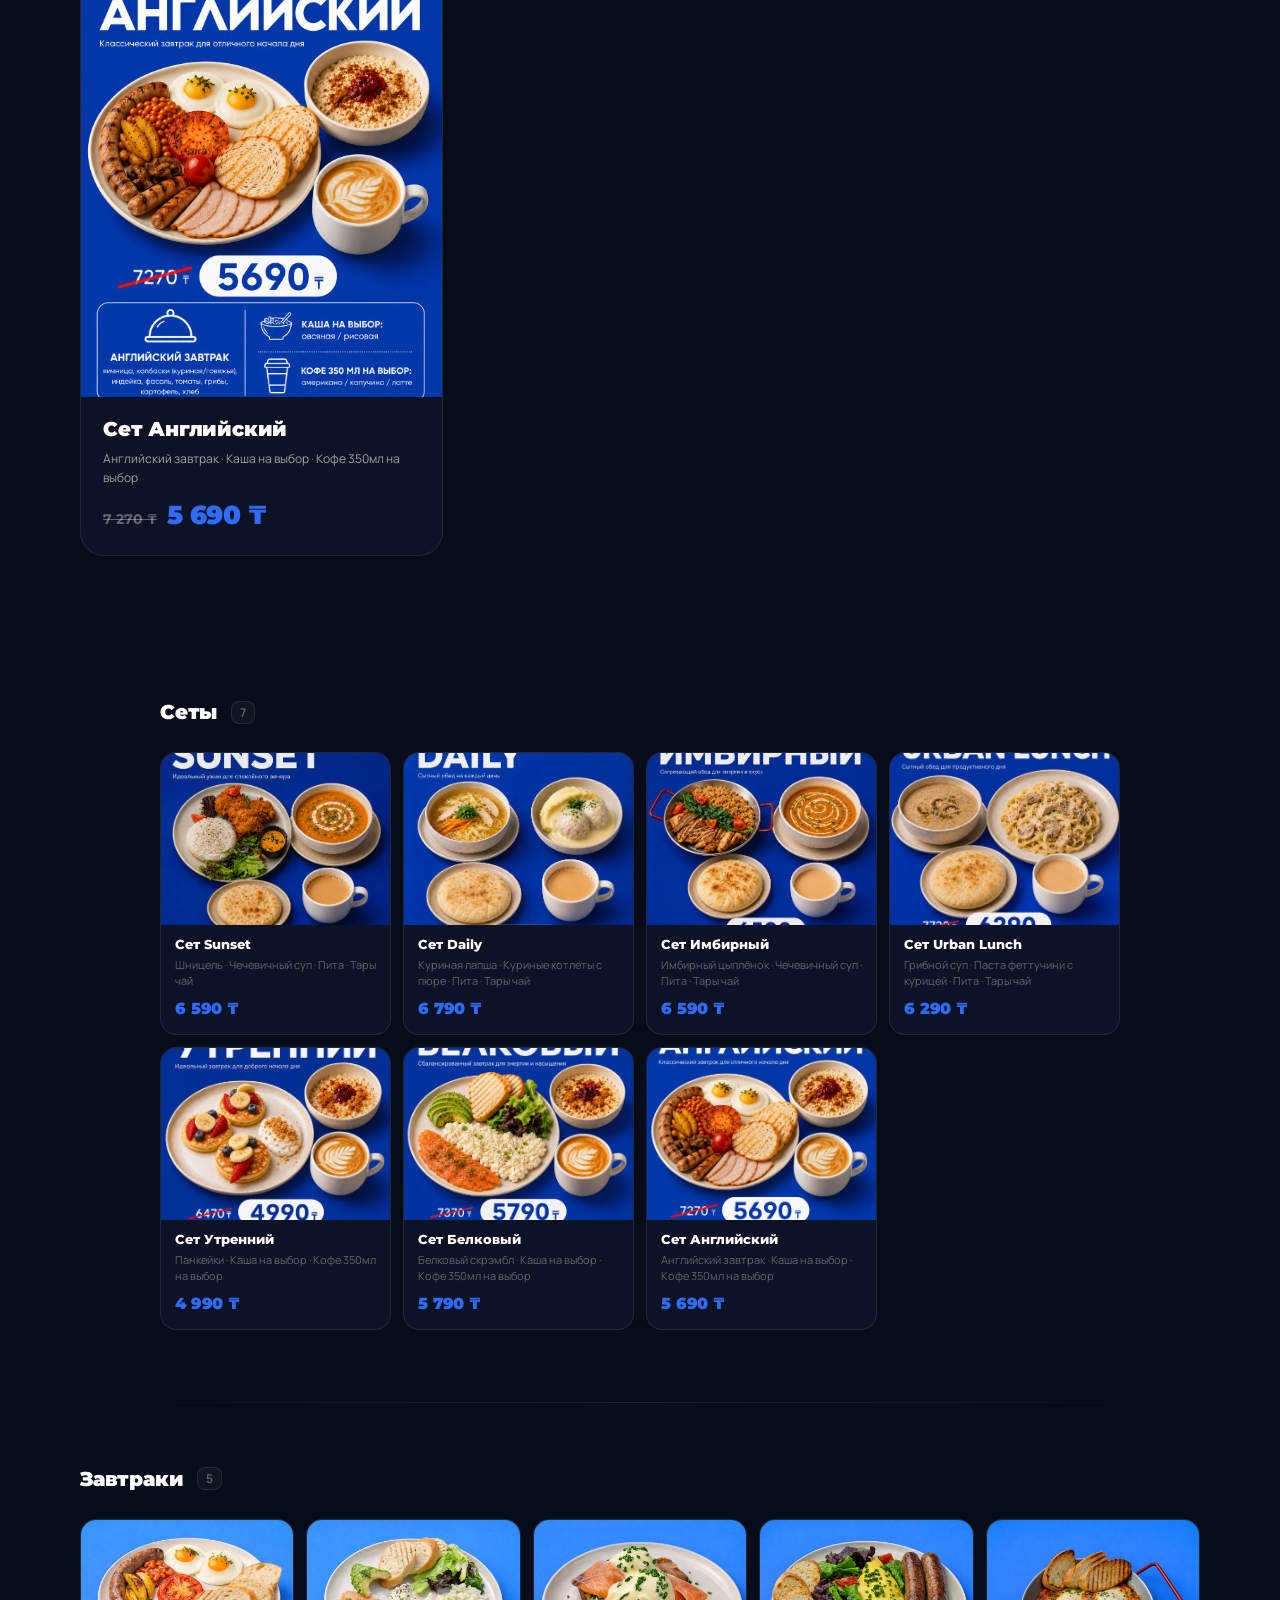
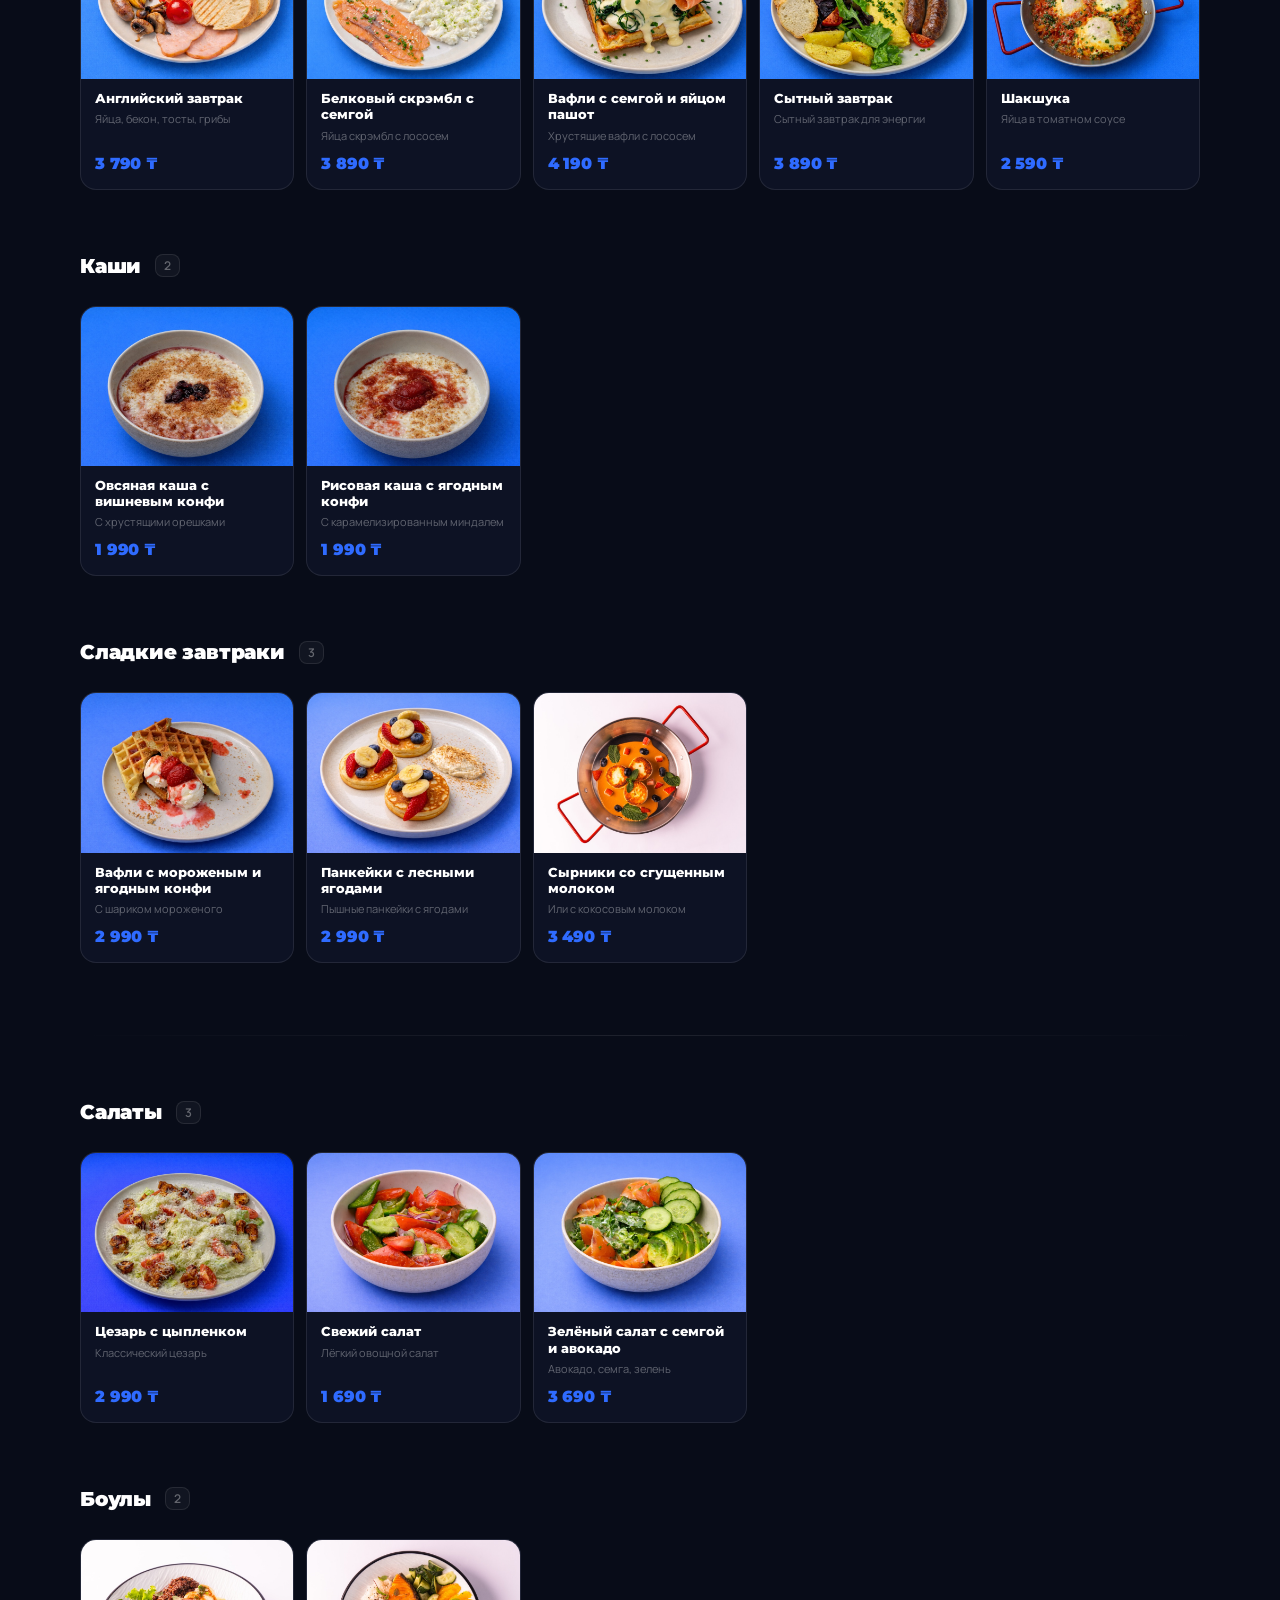
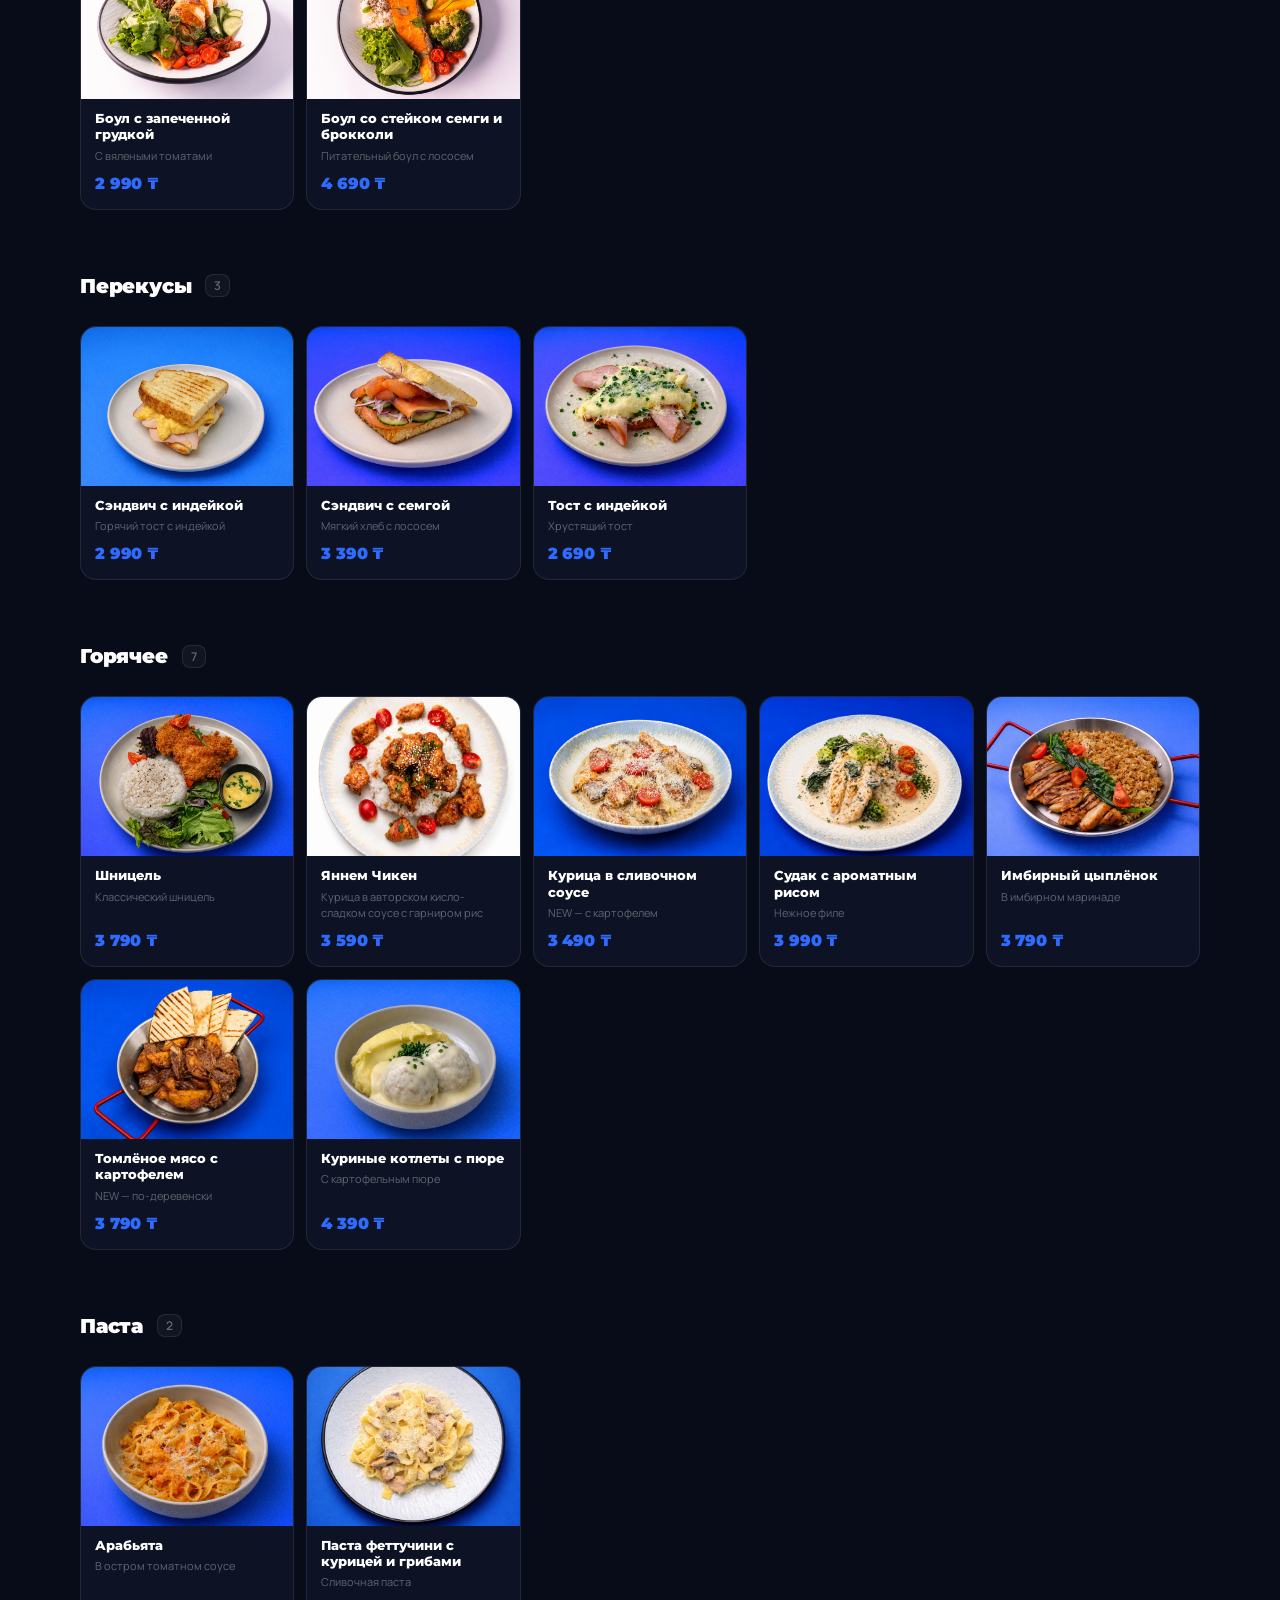
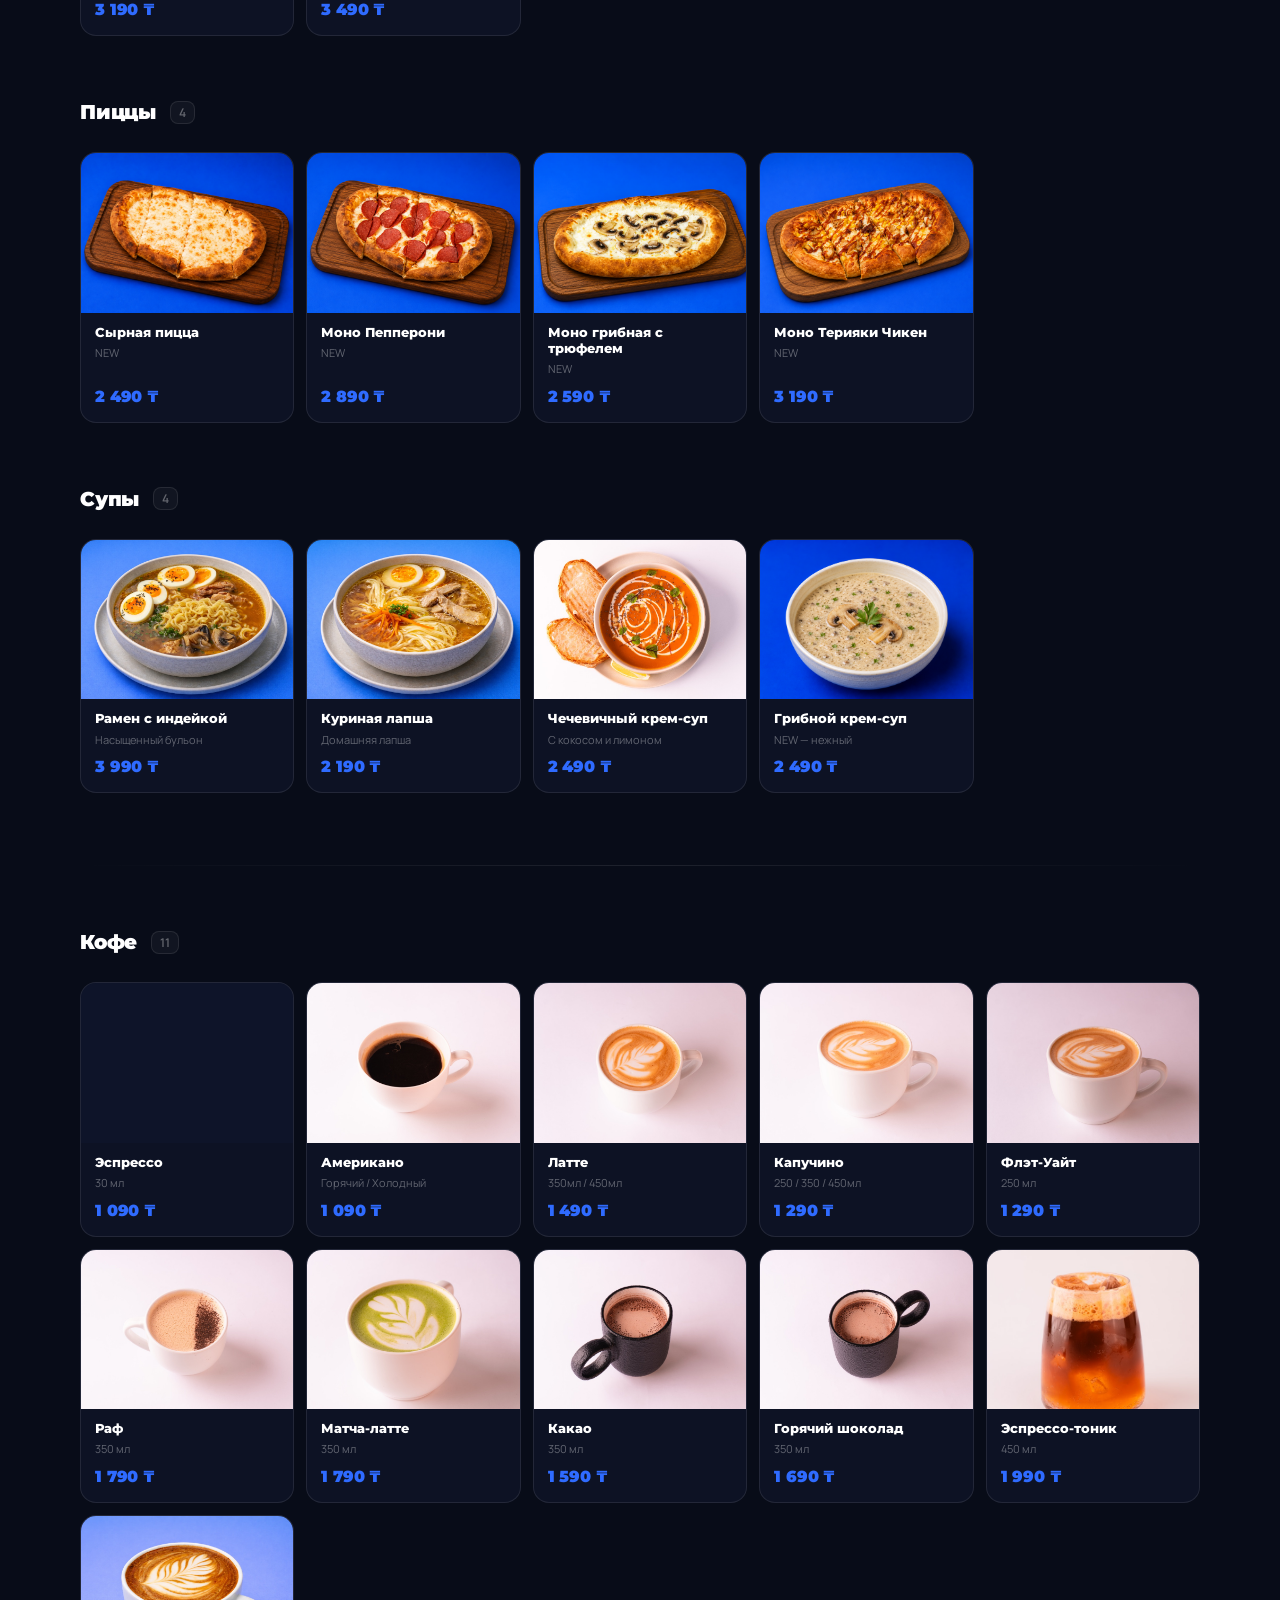
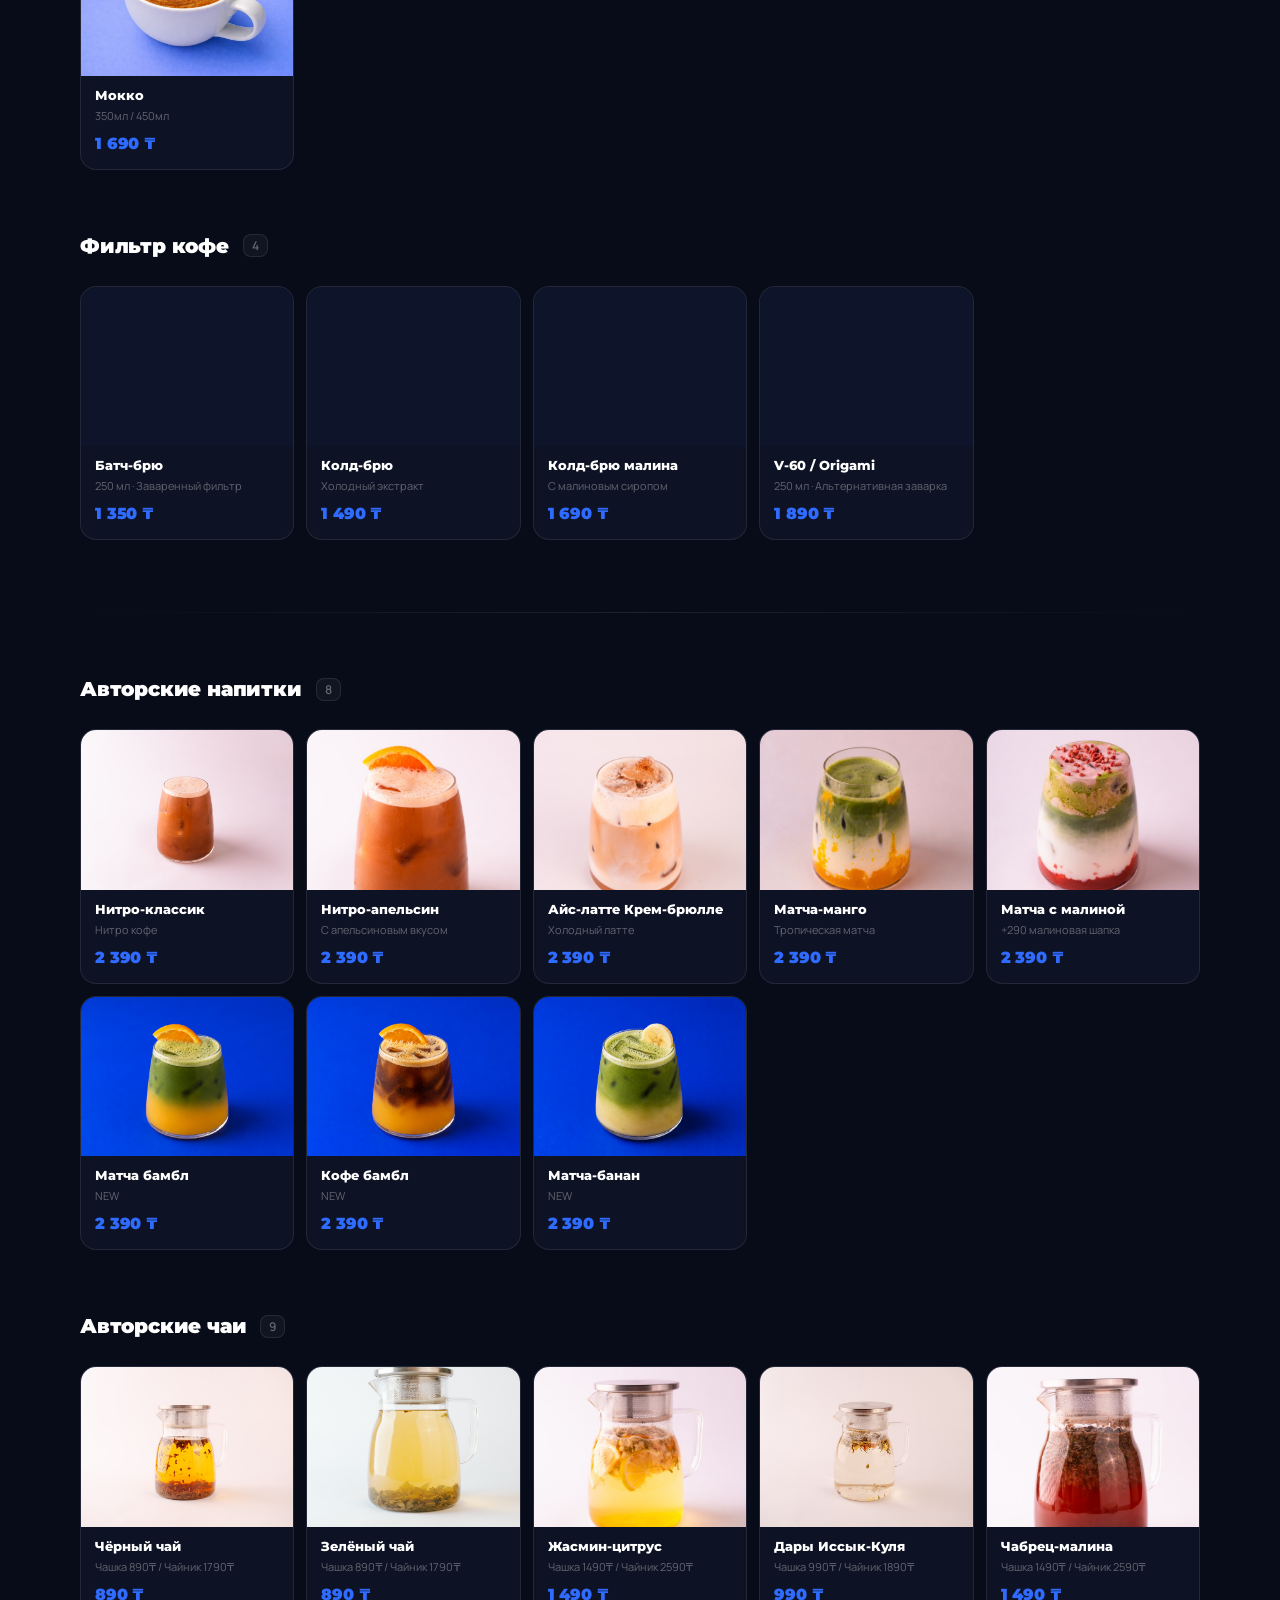
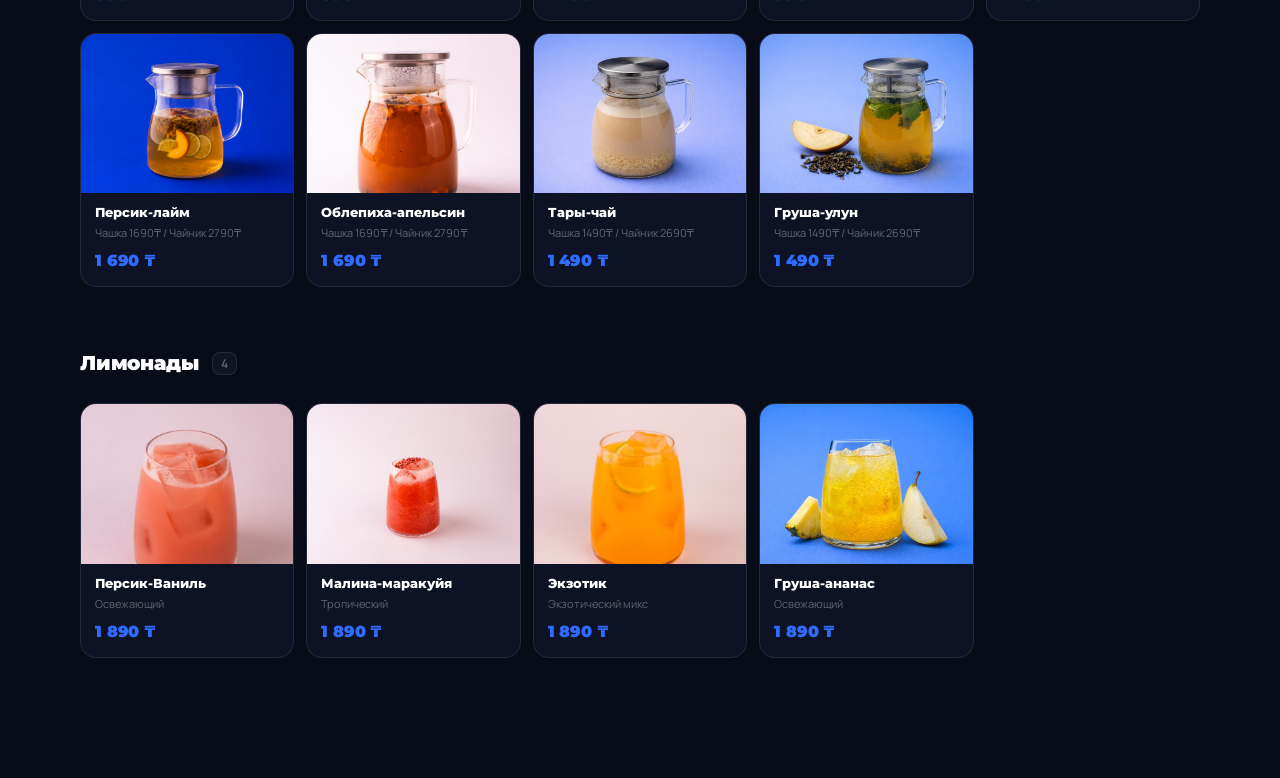
==== commit 67cd7020: "feat: add autumn seasonal menu — moroccan mint tea, sea buckthorn lemonade, hot chocolate with straw" ====
--- a/showcase.html
+++ b/showcase.html
@@ -504,7 +504,7 @@
       </div>
       <div class="card-flipper">
         <div class="c-face c-front">
-          <img id="flip-img" src="images/s1-matcha-jasmin.png" alt="">
+          <img id="flip-img" src="images/autumn-tea-moroccan.png" alt="">
         </div>
         <div class="c-face c-back">
           <div class="c-back-tag" id="flip-tag">Сезонная новинка</div>
@@ -550,25 +550,25 @@
 // ── SEASONAL ITEMS (user's own seasonal drinks) ──
 const SEASONAL = [
   {
-    img: 'images/s1-matcha-jasmin.png',
-    ru:{name:'Матча-Жасмин', desc:'Охлаждённая матча с жасминовым молоком и льдом', badge:'Хит лета'},
-    kz:{name:'Матча-Жасмин', desc:'Жасмин сүті мен мұзбен салқындатылған матча', badge:'Жаз хиті'},
-    en:{name:'Matcha Jasmine', desc:'Iced matcha with jasmine milk and ice', badge:'Summer hit'},
+    img: 'images/autumn-tea-moroccan.png',
+    ru:{name:'Мятный чай по-мароккански', desc:'Зелёный чай с мятой, ананасом и анисом · Чайник 0,8 л', badge:'Осенний хит'},
+    kz:{name:'Мароккандық тәтті шай', desc:'Жасыл шай, жалбыз, ананас, бадьян · Шәйнек 0,8 л', badge:'Күзгі хит'},
+    en:{name:'Moroccan Mint Tea', desc:'Green tea with mint, pineapple and star anise · Teapot 0.8 l', badge:'Autumn hit'},
+    price: 2690,
+  },
+  {
+    img: 'images/autumn-lemonade-seabuckthorn.png',
+    ru:{name:'Лимонад облепиха-маракуйя', desc:'Облепиха, маракуйя, мята, лёд', badge:'Новинка'},
+    kz:{name:'Теңіз жидегі-маракуйя лимонады', desc:'Теңіз жидегі, маракуйя, жалбыз, мұз', badge:'Жаңалық'},
+    en:{name:'Sea Buckthorn Passion Fruit Lemonade', desc:'Sea buckthorn, passion fruit, mint, ice', badge:'New'},
     price: 2390,
   },
   {
-    img: 'images/s2-summer-shot.png',
-    ru:{name:'Summer Shot', desc:'Тропический микс: ананас, малина, освежающий лёд', badge:'Специально'},
-    kz:{name:'Summer Shot', desc:'Тропикалық микс: ананас, таңқурай, салқын мұз', badge:'Арнайы'},
-    en:{name:'Summer Shot', desc:'Tropical mix: pineapple, raspberry, refreshing ice', badge:'Special'},
-    price: 2390,
-  },
-  {
-    img: 'images/s3-irish-frappucino.png',
-    ru:{name:'Irish Frappuccino', desc:'Кофейный фраппе с шоколадом, сливками и мороженым', badge:'Бестселлер'},
-    kz:{name:'Irish Frappuccino', desc:'Шоколад, кілегей және балмұздақпен кофе фраппе', badge:'Бестселлер'},
-    en:{name:'Irish Frappuccino', desc:'Coffee frappe with chocolate, cream and ice cream', badge:'Bestseller'},
-    price: 2490,
+    img: 'images/autumn-hot-chocolate-strawberry.png',
+    ru:{name:'Горячий шоколад с клубникой', desc:'Бельгийский шоколад с клубничным пюре · 350 мл', badge:'Согревает'},
+    kz:{name:'Құлпынайлы ыстық шоколад', desc:'Бельгиялық шоколад және құлпынай пюресі · 350 мл', badge:'Жылытады'},
+    en:{name:'Hot Chocolate with Strawberry', desc:'Belgian chocolate with strawberry purée · 350 ml', badge:'Warms up'},
+    price: 2190,
   },
 ];
 
@@ -601,12 +601,12 @@
 
 // ── HERO ───────────────────────────────────────────
 function renderHero(){
-  const tags  ={ru:'Сезонное меню',kz:'Маусымдық мәзір',en:'Seasonal menu'};
-  const titles={ru:'Летние<br><em>новинки</em>',kz:'Жаз<br><em>жаңалықтары</em>',en:'Summer<br><em>specials</em>'};
+  const tags  ={ru:'Осеннее меню',kz:'Күзгі мәзір',en:'Autumn menu'};
+  const titles={ru:'Осенние<br><em>новинки</em>',kz:'Күзгі<br><em>жаңалықтар</em>',en:'Autumn<br><em>specials</em>'};
   const subs  ={
-    ru:'Три новых напитка, созданных специально для этого лета. Освежают, удивляют.',
-    kz:'Осы жазға арнайы жасалған үш жаңа сусын. Сергітеді, таң қалдырады.',
-    en:'Three new drinks crafted for this summer. Refreshing, surprising, unforgettable.'
+    ru:'Три новых напитка, созданных специально для осени. Согревают, удивляют.',
+    kz:'Осы күзге арнайы жасалған үш жаңа сусын. Жылытады, таң қалдырады.',
+    en:'Three new drinks crafted for autumn. Warming, surprising, memorable.'
   };
   const badges={ru:'Новинка',kz:'Жаңалық',en:'New'};
   const btags ={ru:'Сезонная новинка',kz:'Маусымдық жаңалық',en:'Seasonal special'};
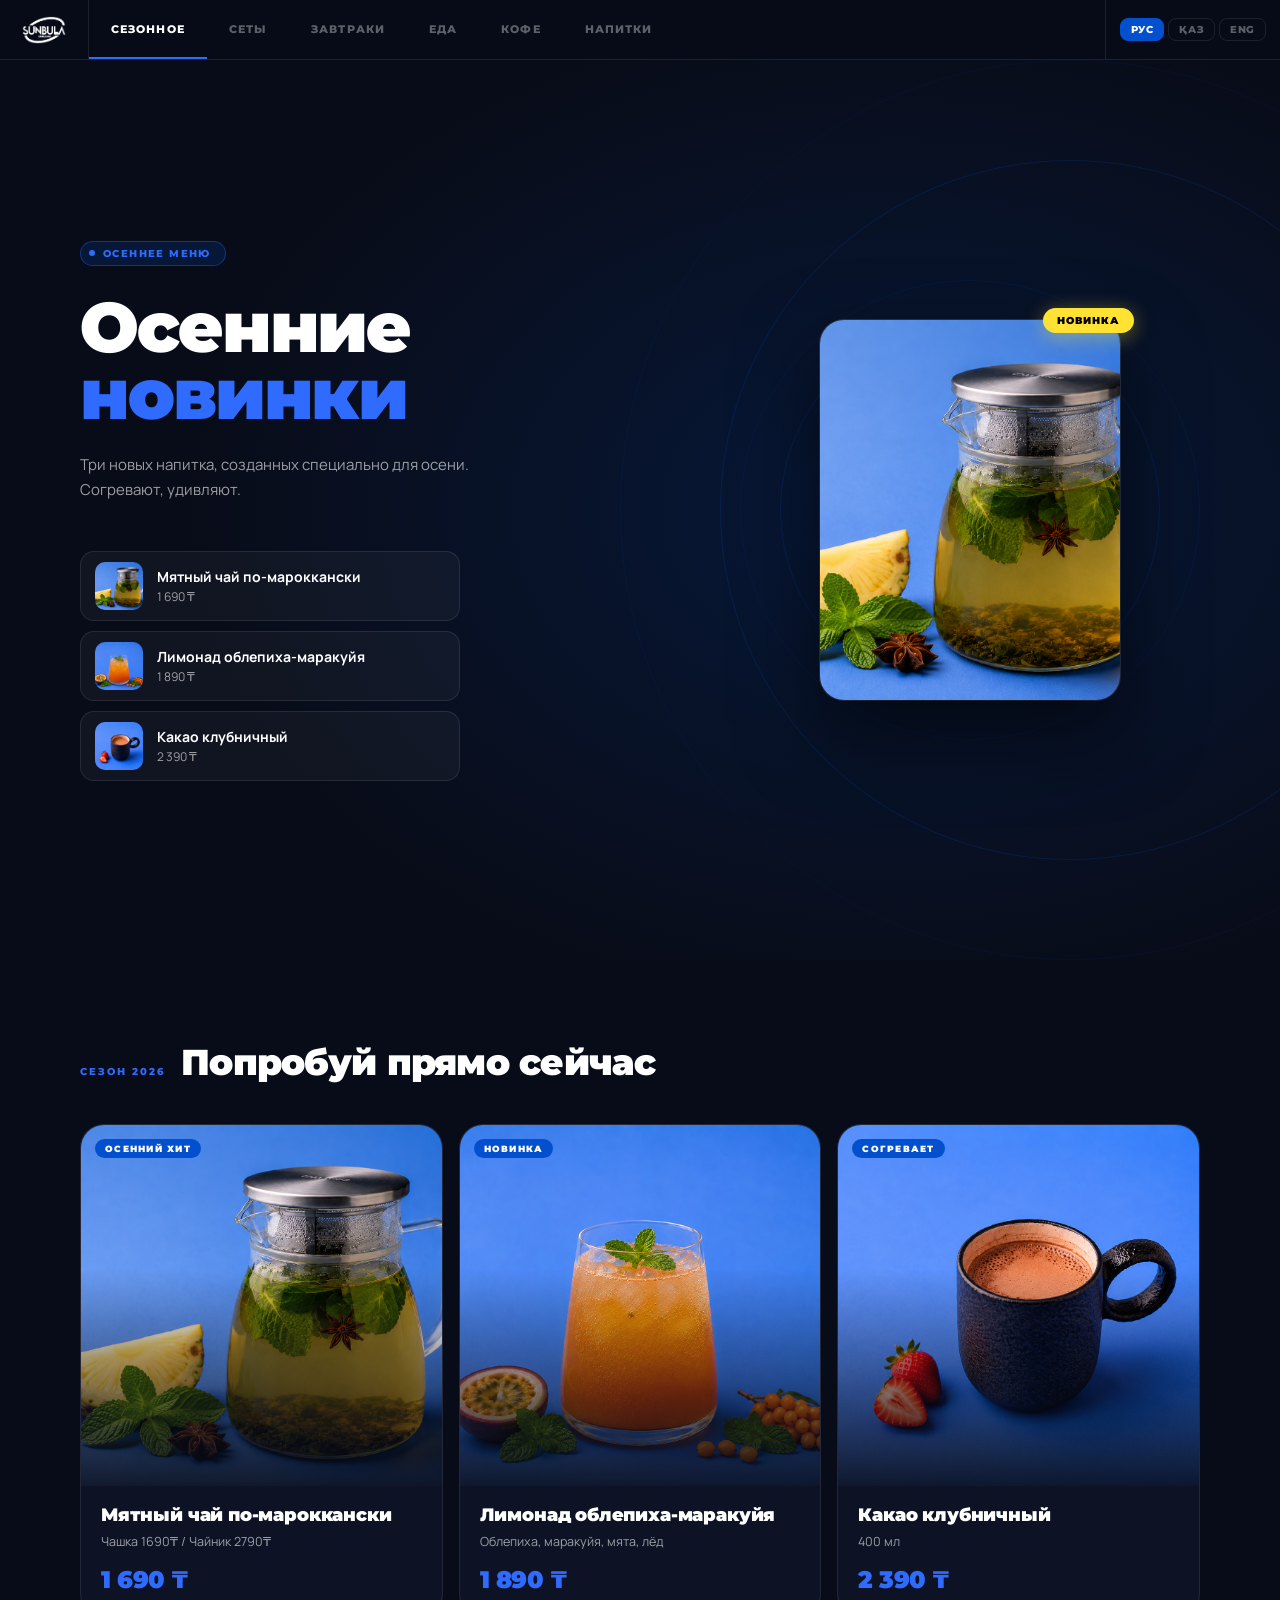
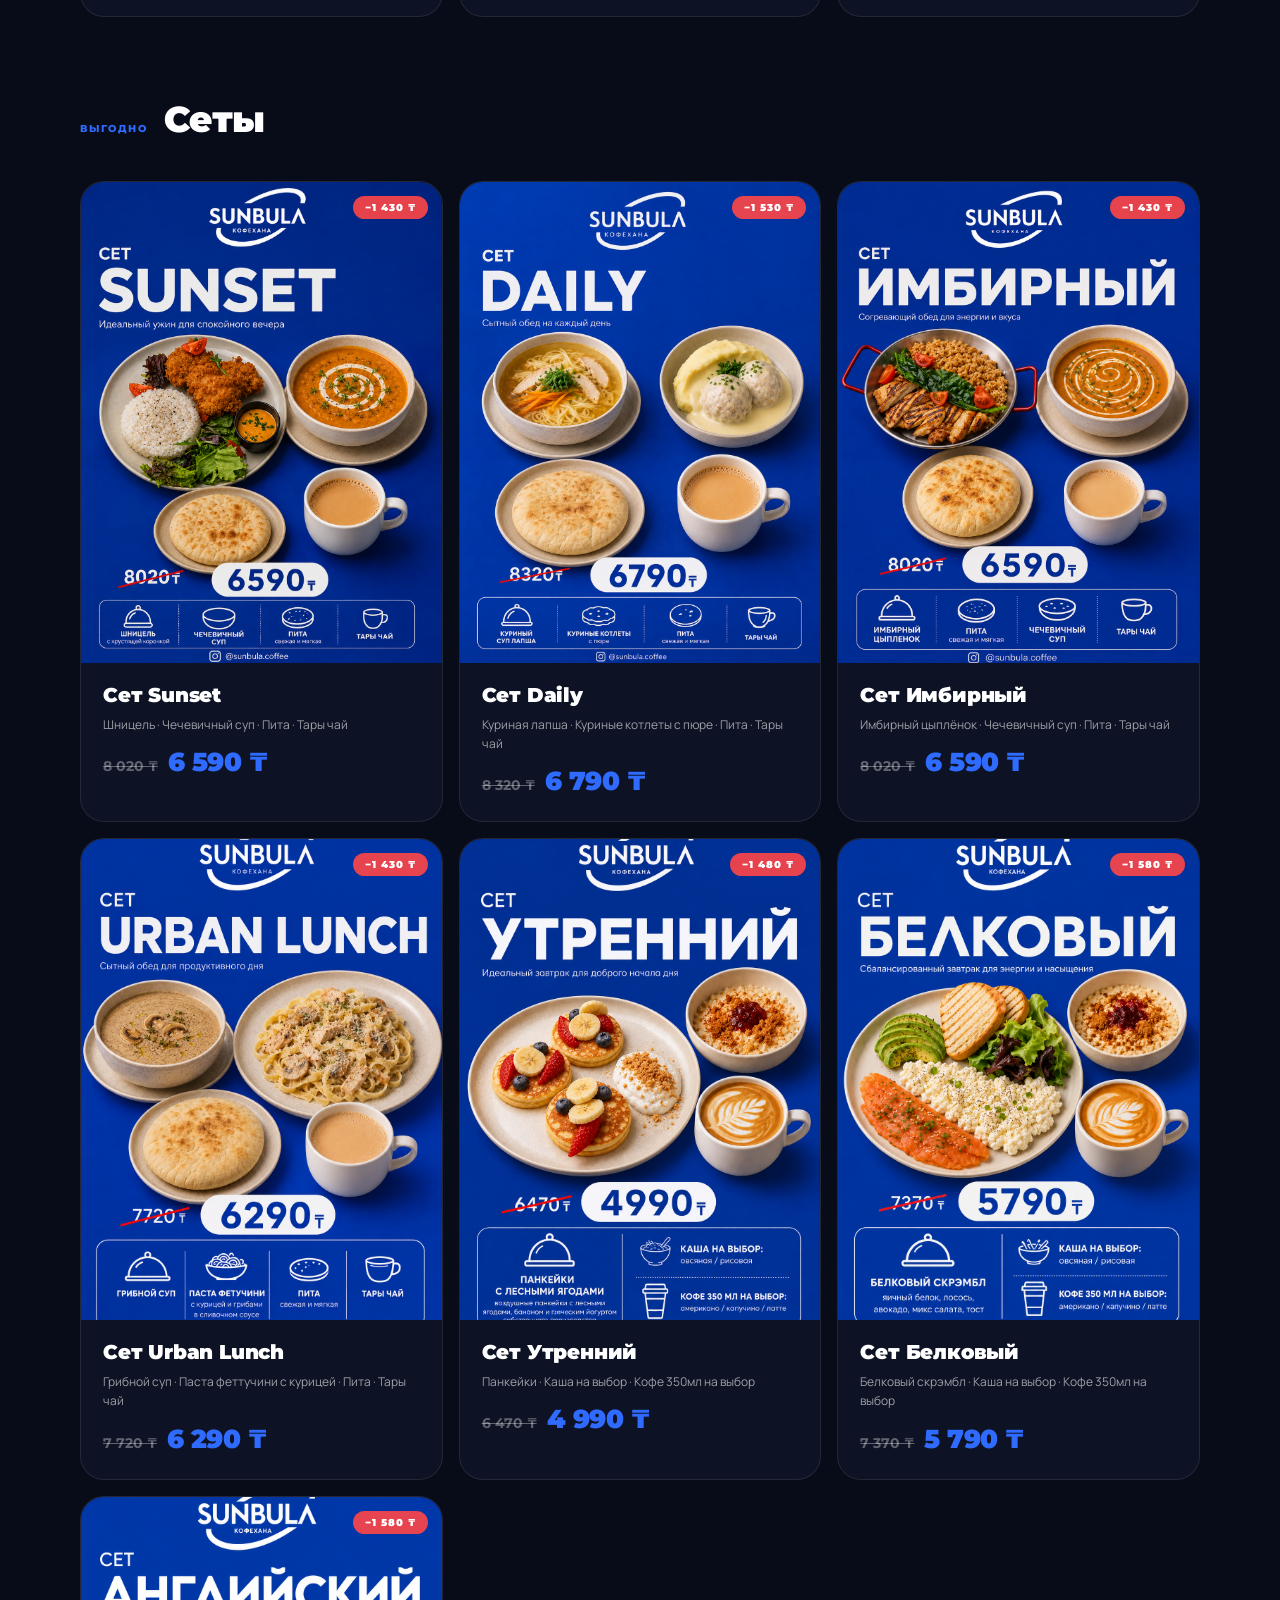
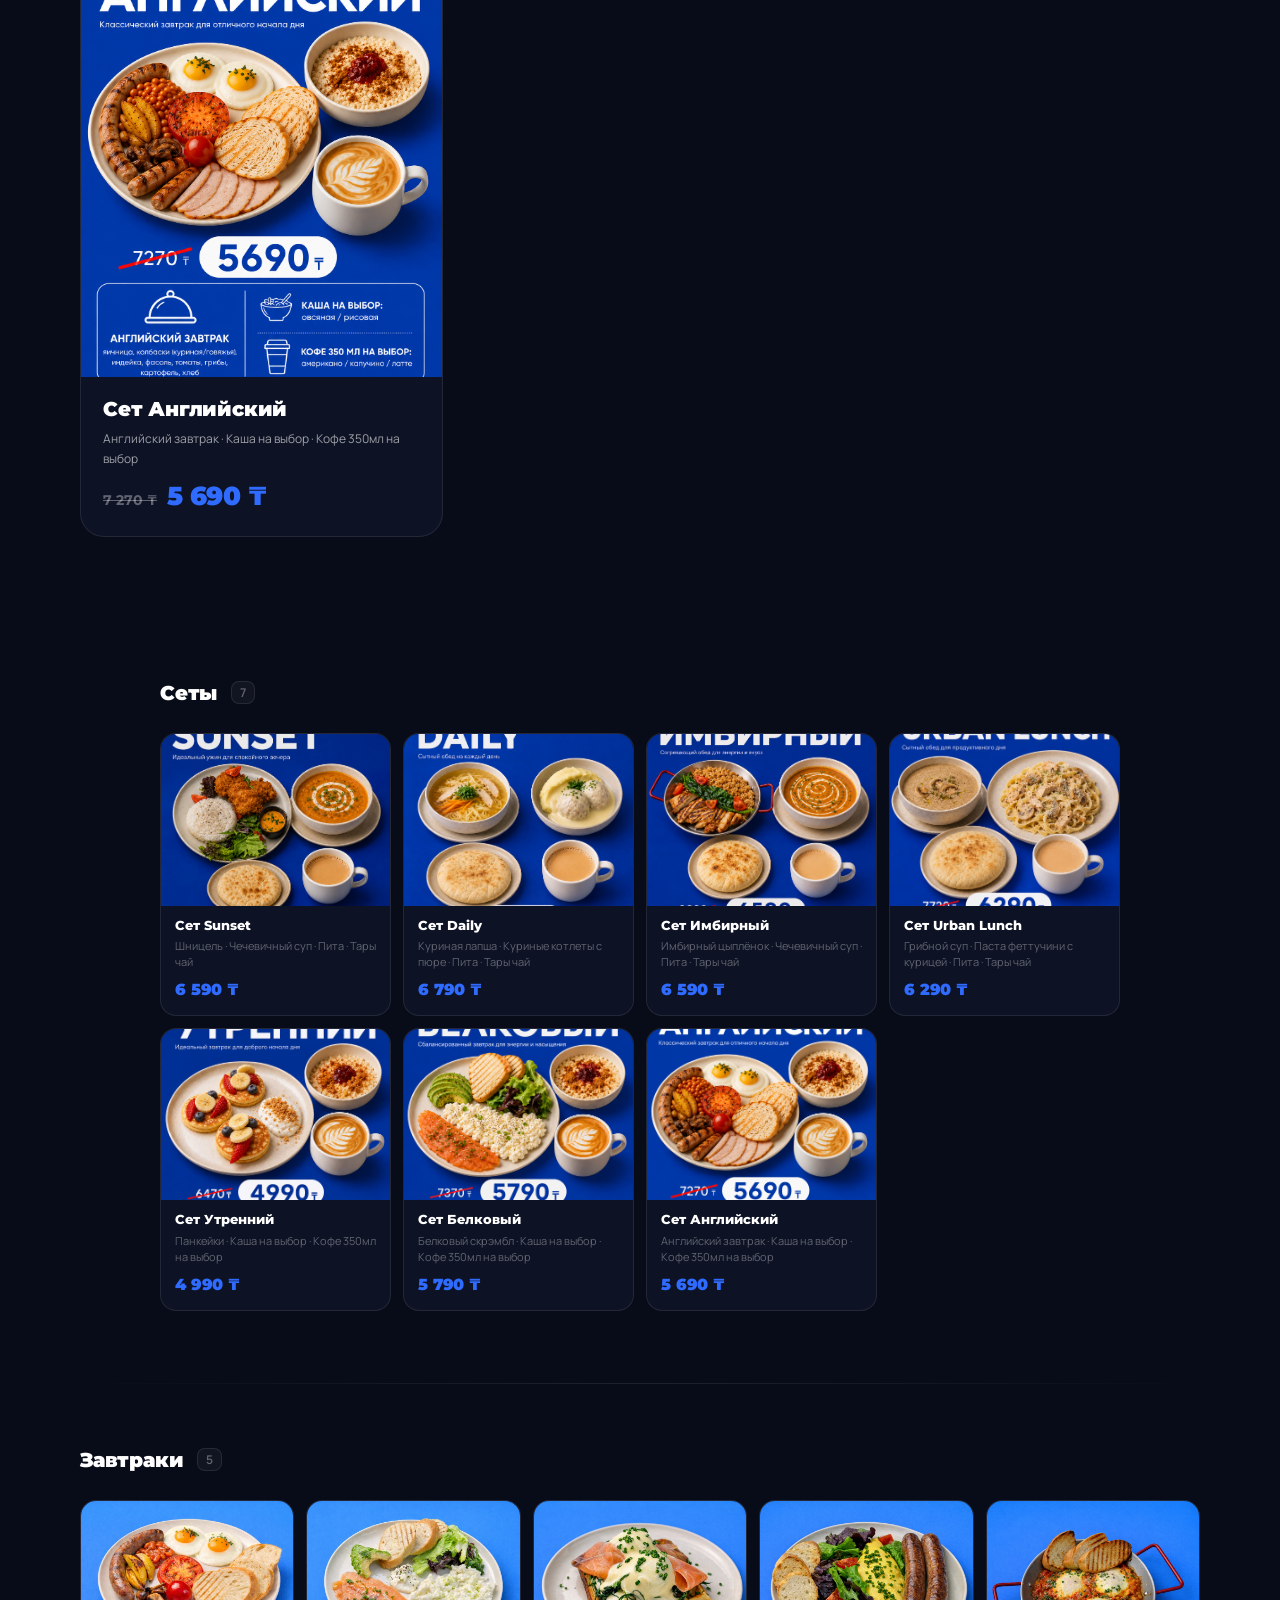
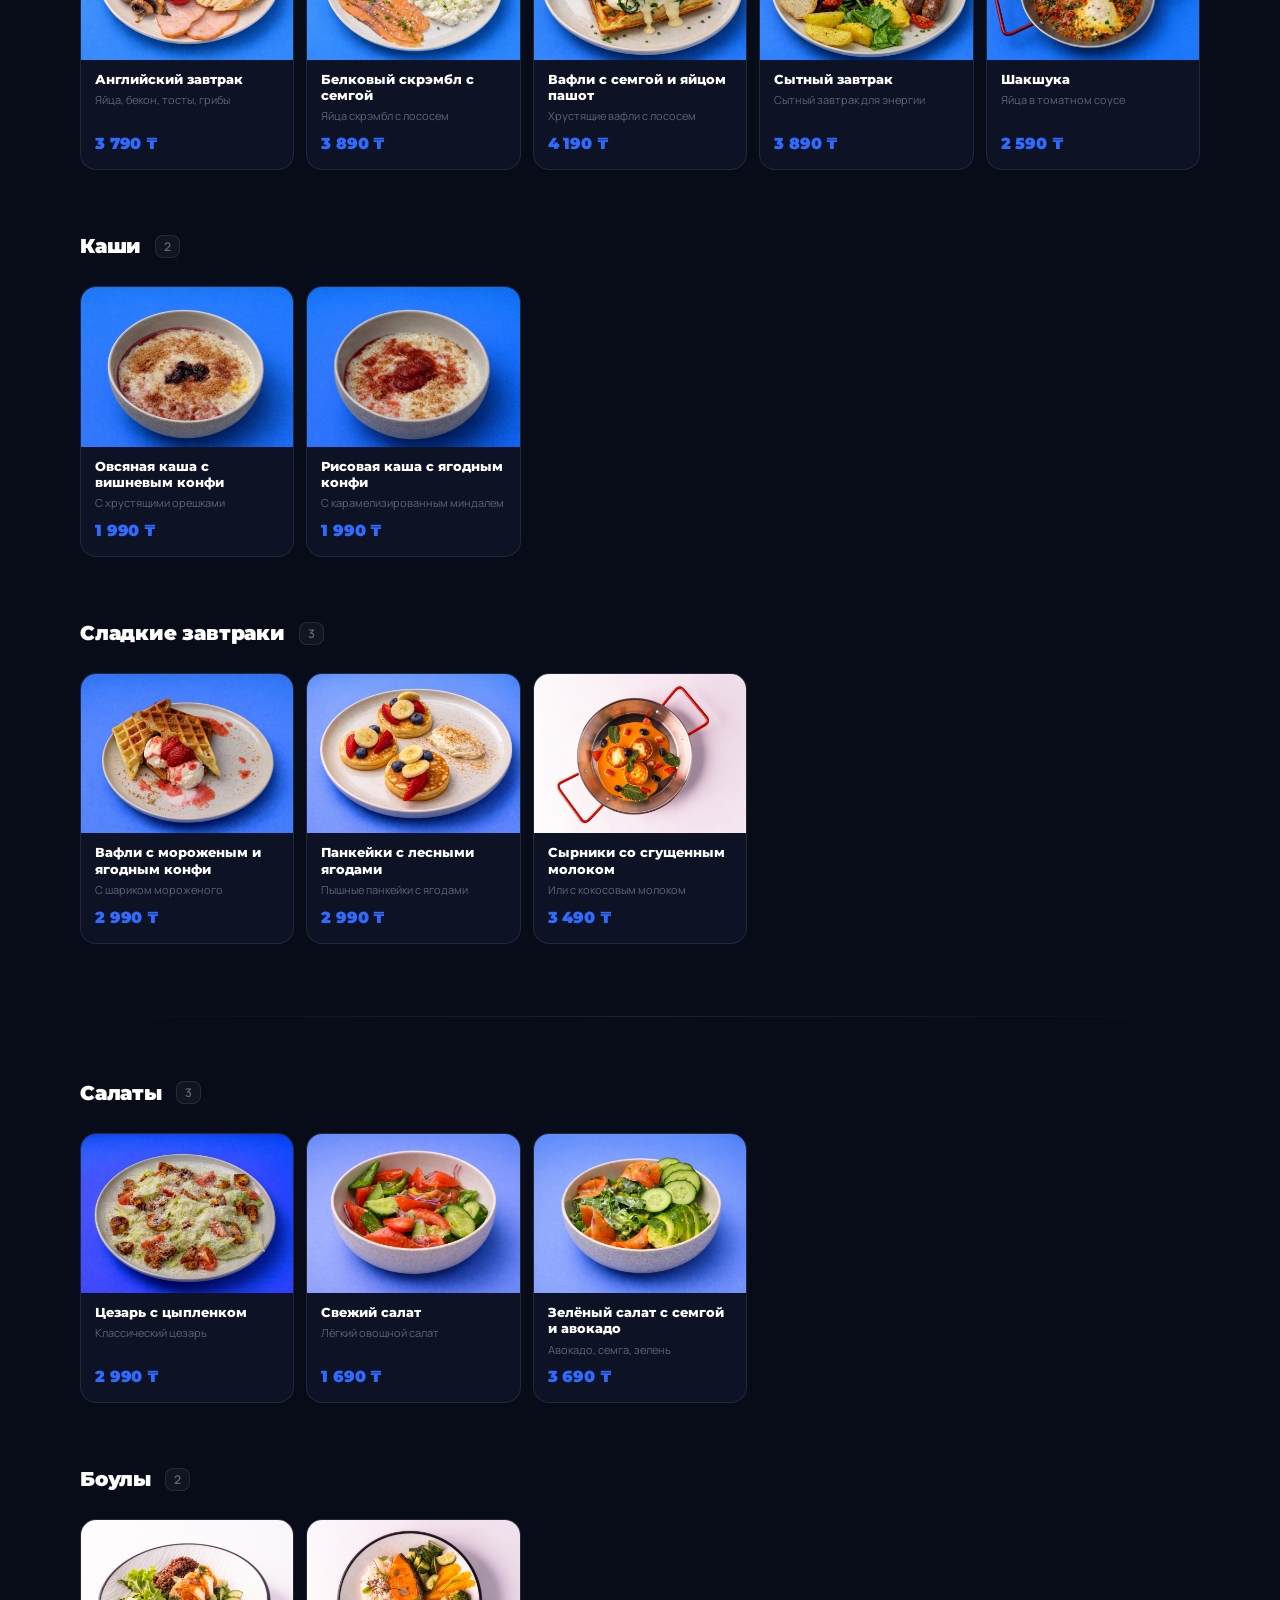
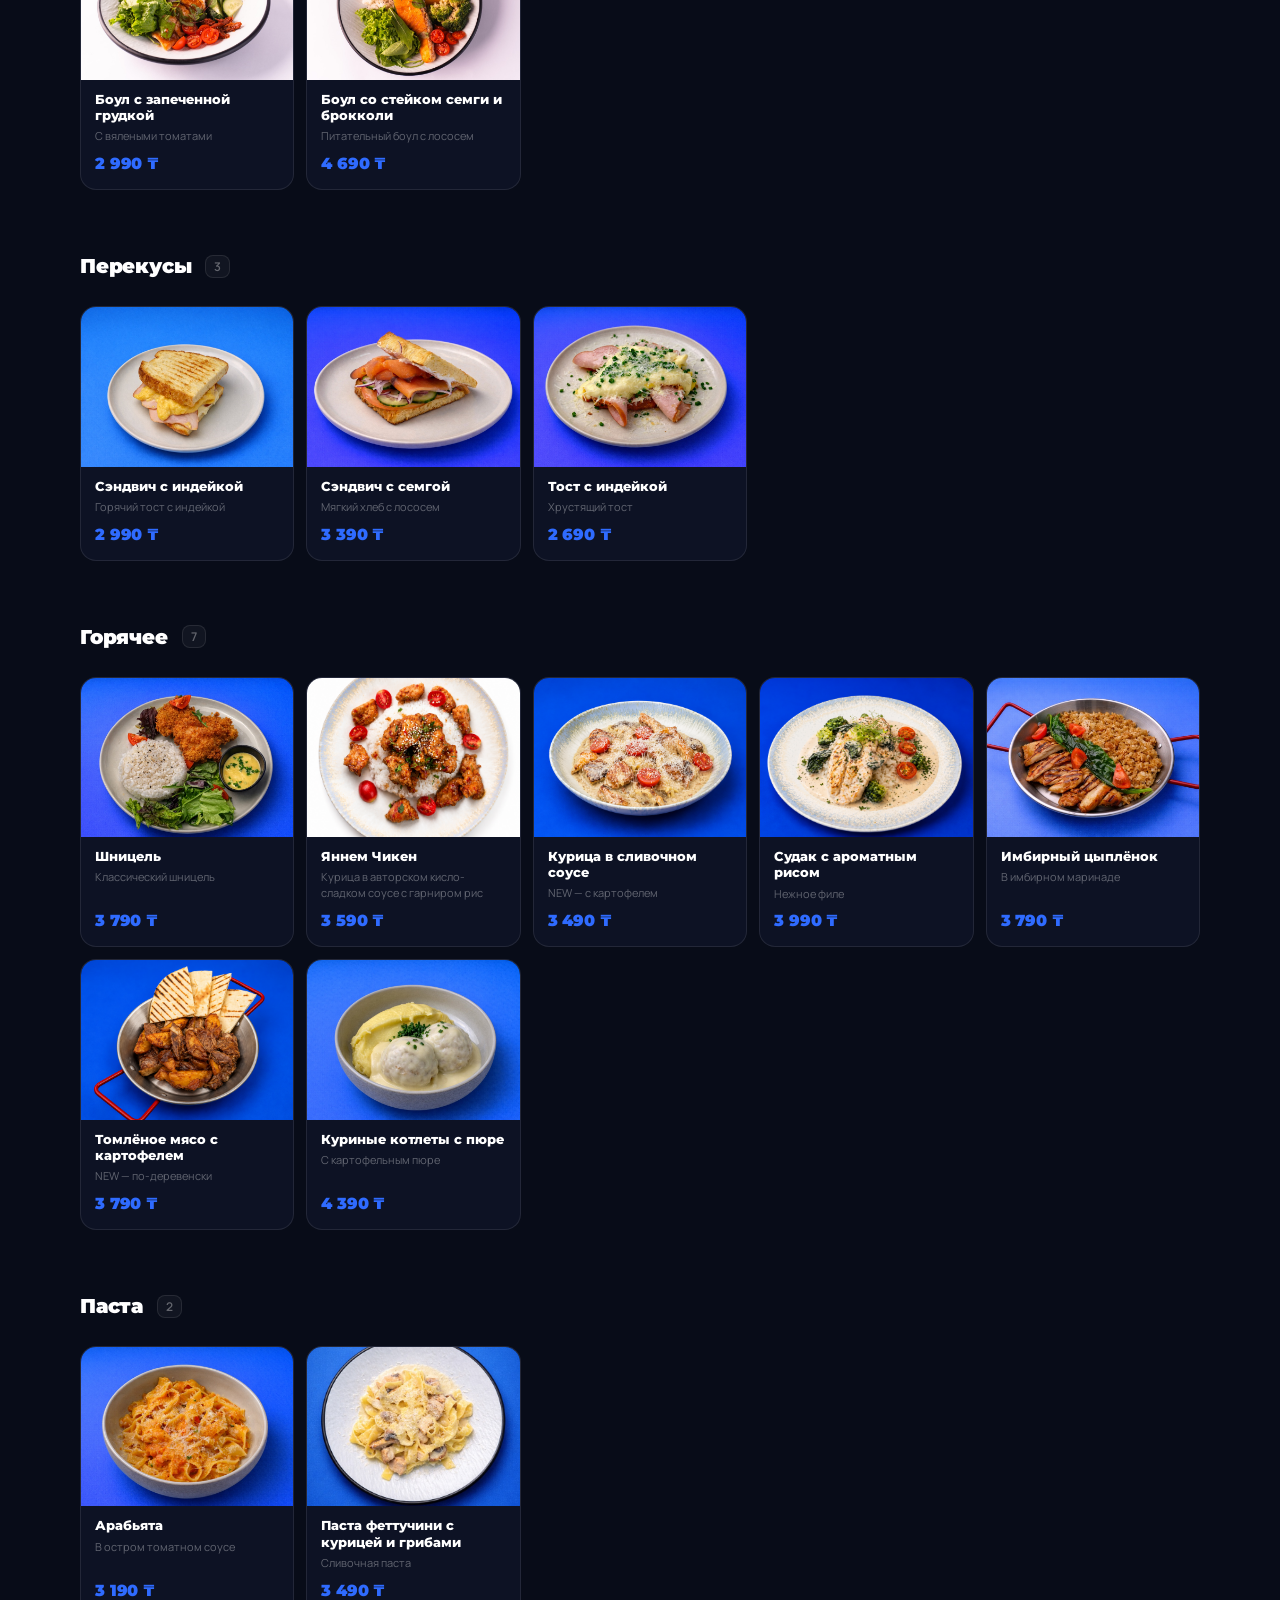
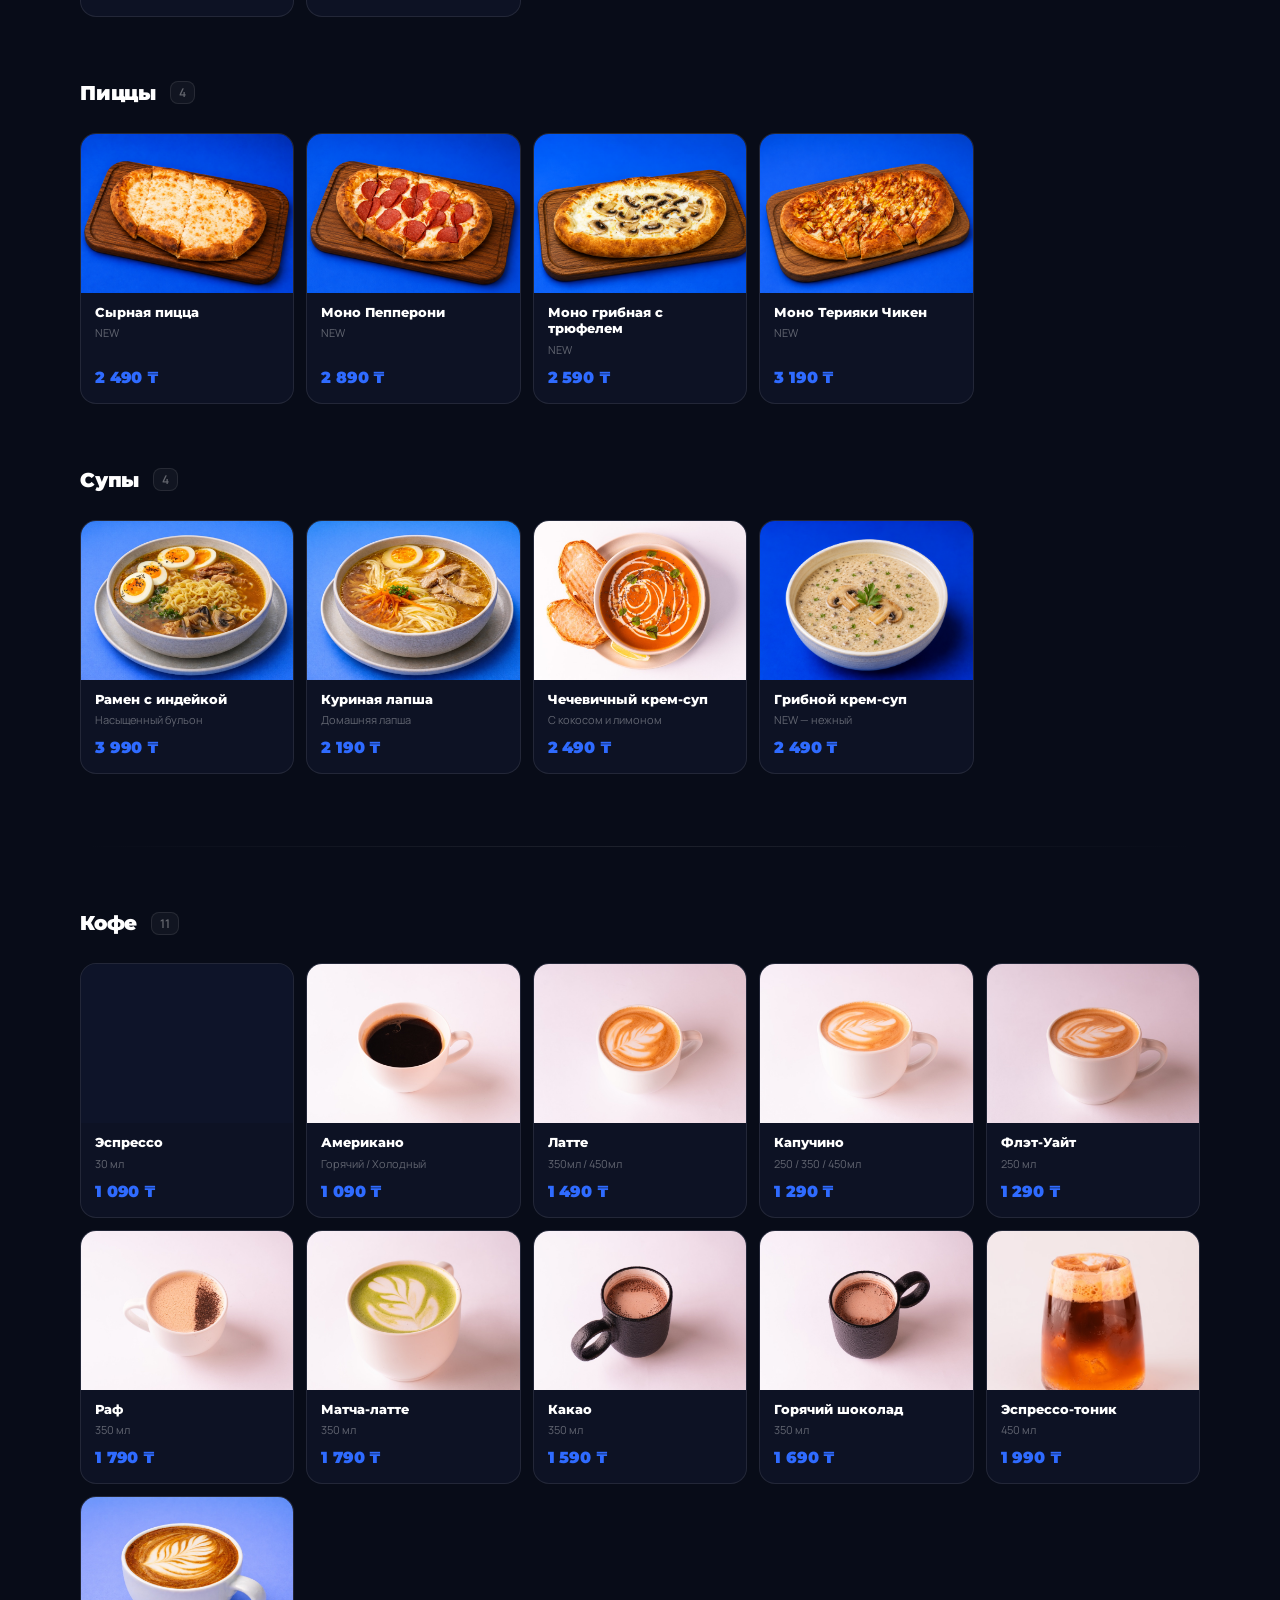
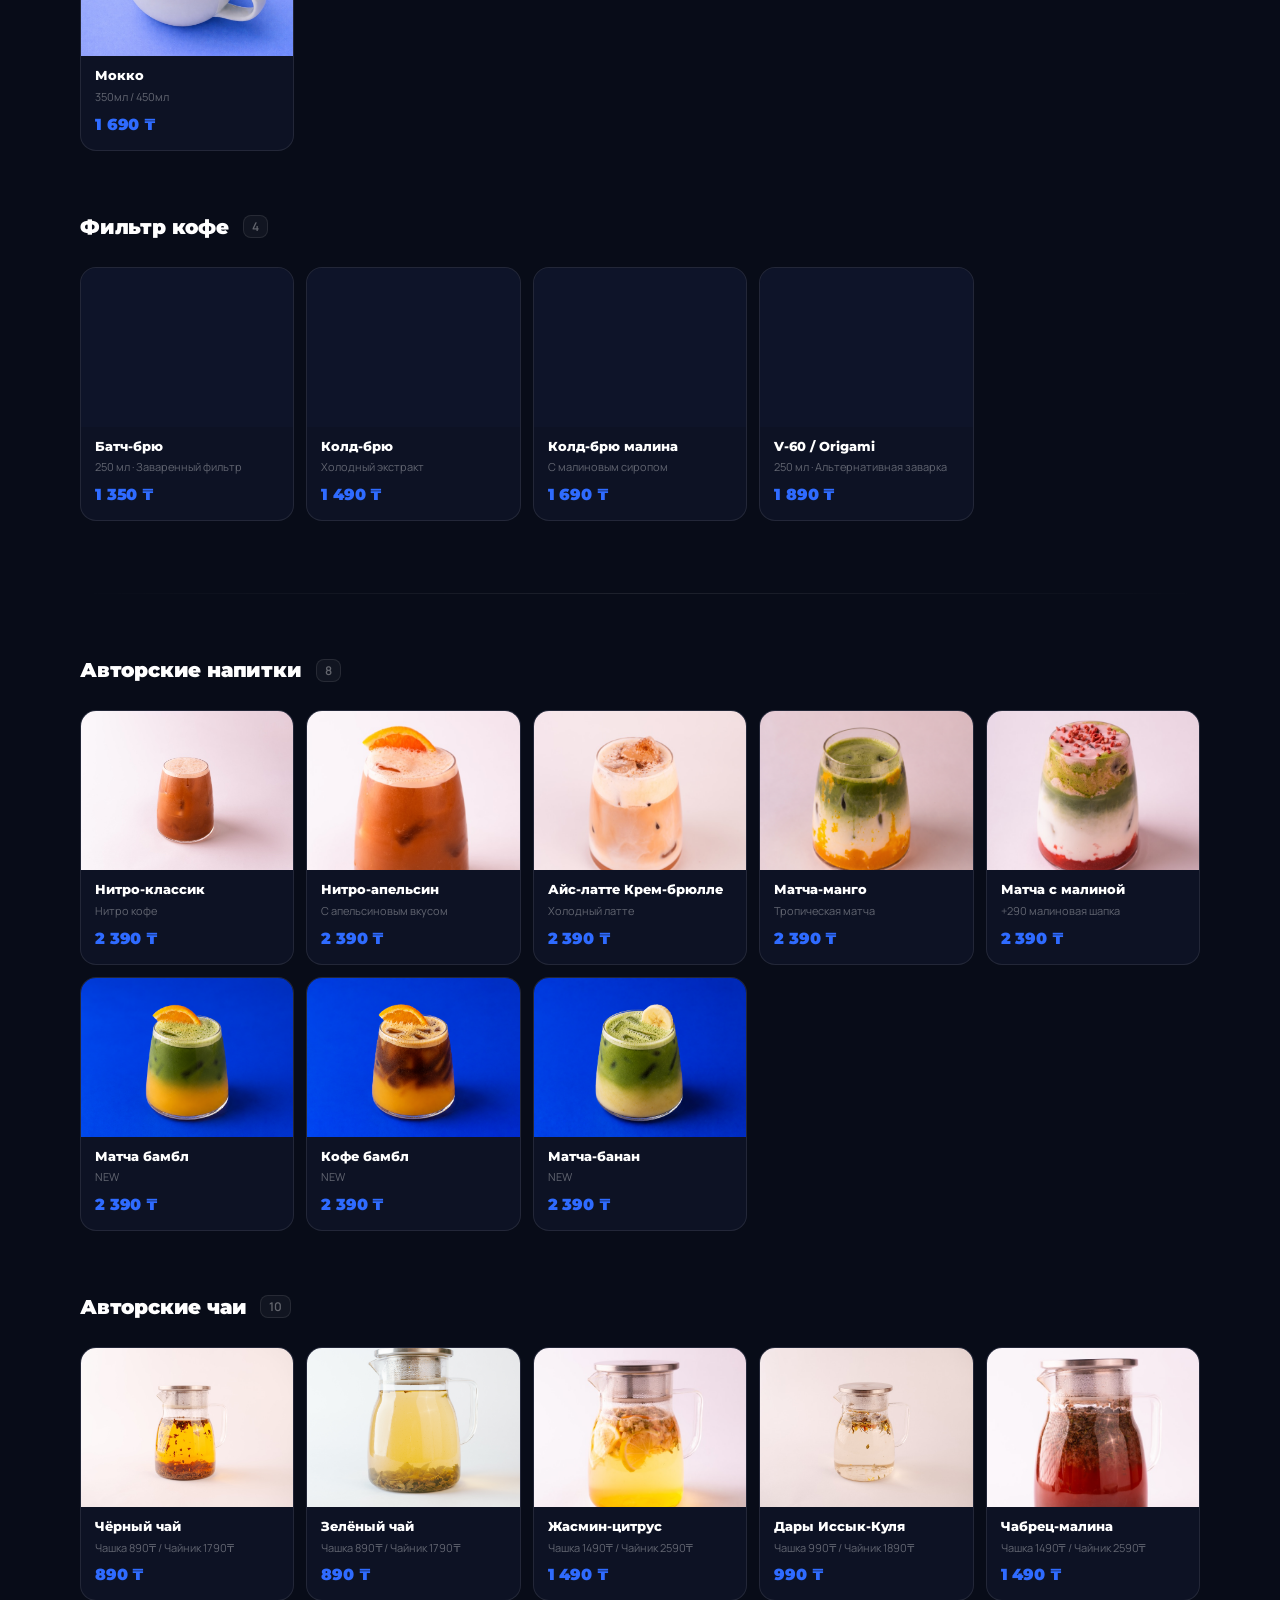
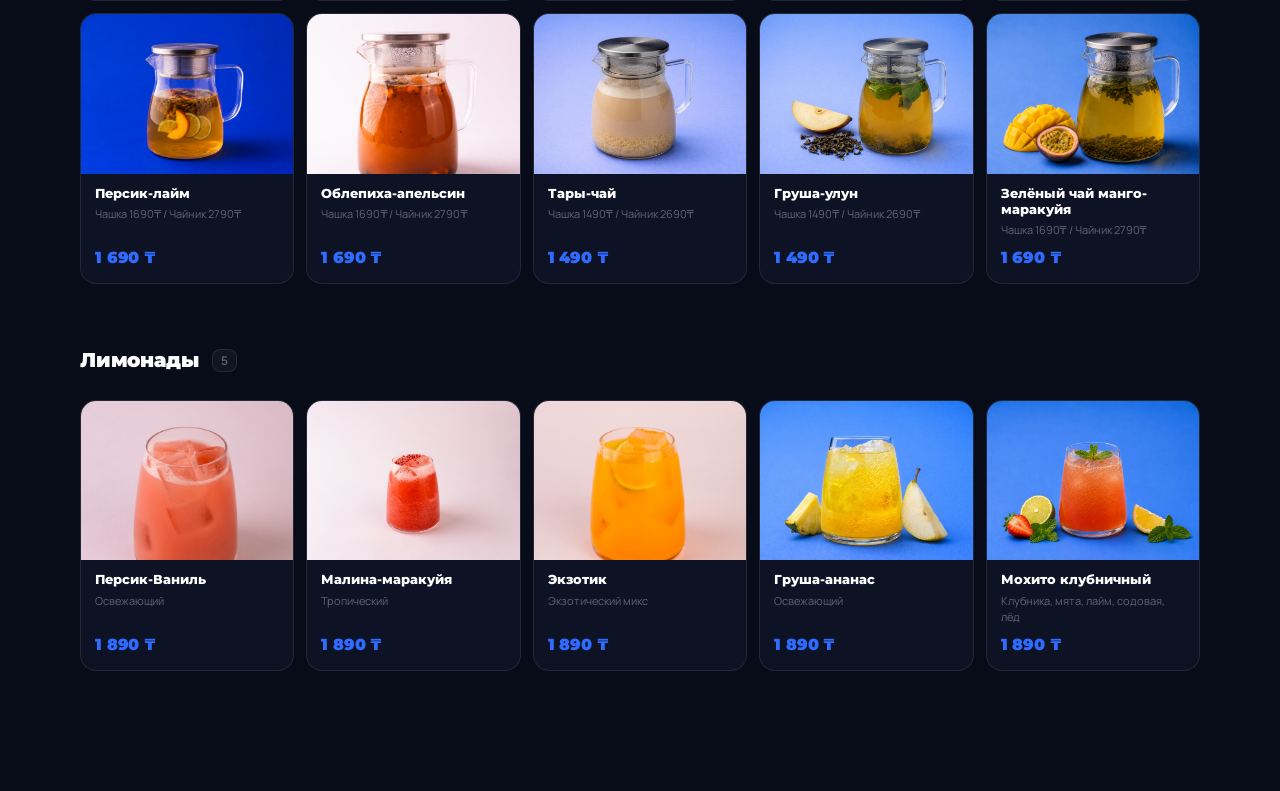
==== commit 44029f6c: "fix: update prices for autumn menu items and rename hot chocolate to strawberry cocoa" ====
--- a/showcase.html
+++ b/showcase.html
@@ -551,24 +551,24 @@
 const SEASONAL = [
   {
     img: 'images/autumn-tea-moroccan.png',
-    ru:{name:'Мятный чай по-мароккански', desc:'Зелёный чай с мятой, ананасом и анисом · Чайник 0,8 л', badge:'Осенний хит'},
-    kz:{name:'Мароккандық тәтті шай', desc:'Жасыл шай, жалбыз, ананас, бадьян · Шәйнек 0,8 л', badge:'Күзгі хит'},
-    en:{name:'Moroccan Mint Tea', desc:'Green tea with mint, pineapple and star anise · Teapot 0.8 l', badge:'Autumn hit'},
-    price: 2690,
+    ru:{name:'Мятный чай по-мароккански', desc:'Чашка 1690₸ / Чайник 2790₸', badge:'Осенний хит'},
+    kz:{name:'Мароккандық тәтті шай', desc:'Кесе 1690₸ / Шәйнек 2790₸', badge:'Күзгі хит'},
+    en:{name:'Moroccan Mint Tea', desc:'Cup 1690₸ / Teapot 2790₸', badge:'Autumn hit'},
+    price: 1690,
   },
   {
     img: 'images/autumn-lemonade-seabuckthorn.png',
     ru:{name:'Лимонад облепиха-маракуйя', desc:'Облепиха, маракуйя, мята, лёд', badge:'Новинка'},
     kz:{name:'Теңіз жидегі-маракуйя лимонады', desc:'Теңіз жидегі, маракуйя, жалбыз, мұз', badge:'Жаңалық'},
     en:{name:'Sea Buckthorn Passion Fruit Lemonade', desc:'Sea buckthorn, passion fruit, mint, ice', badge:'New'},
-    price: 2390,
+    price: 1890,
   },
   {
     img: 'images/autumn-hot-chocolate-strawberry.png',
-    ru:{name:'Горячий шоколад с клубникой', desc:'Бельгийский шоколад с клубничным пюре · 350 мл', badge:'Согревает'},
-    kz:{name:'Құлпынайлы ыстық шоколад', desc:'Бельгиялық шоколад және құлпынай пюресі · 350 мл', badge:'Жылытады'},
-    en:{name:'Hot Chocolate with Strawberry', desc:'Belgian chocolate with strawberry purée · 350 ml', badge:'Warms up'},
-    price: 2190,
+    ru:{name:'Какао клубничный', desc:'400 мл', badge:'Согревает'},
+    kz:{name:'Құлпынайлы какао', desc:'400 мл', badge:'Жылытады'},
+    en:{name:'Strawberry Cocoa', desc:'400 ml', badge:'Warms up'},
+    price: 2390,
   },
 ];
 
